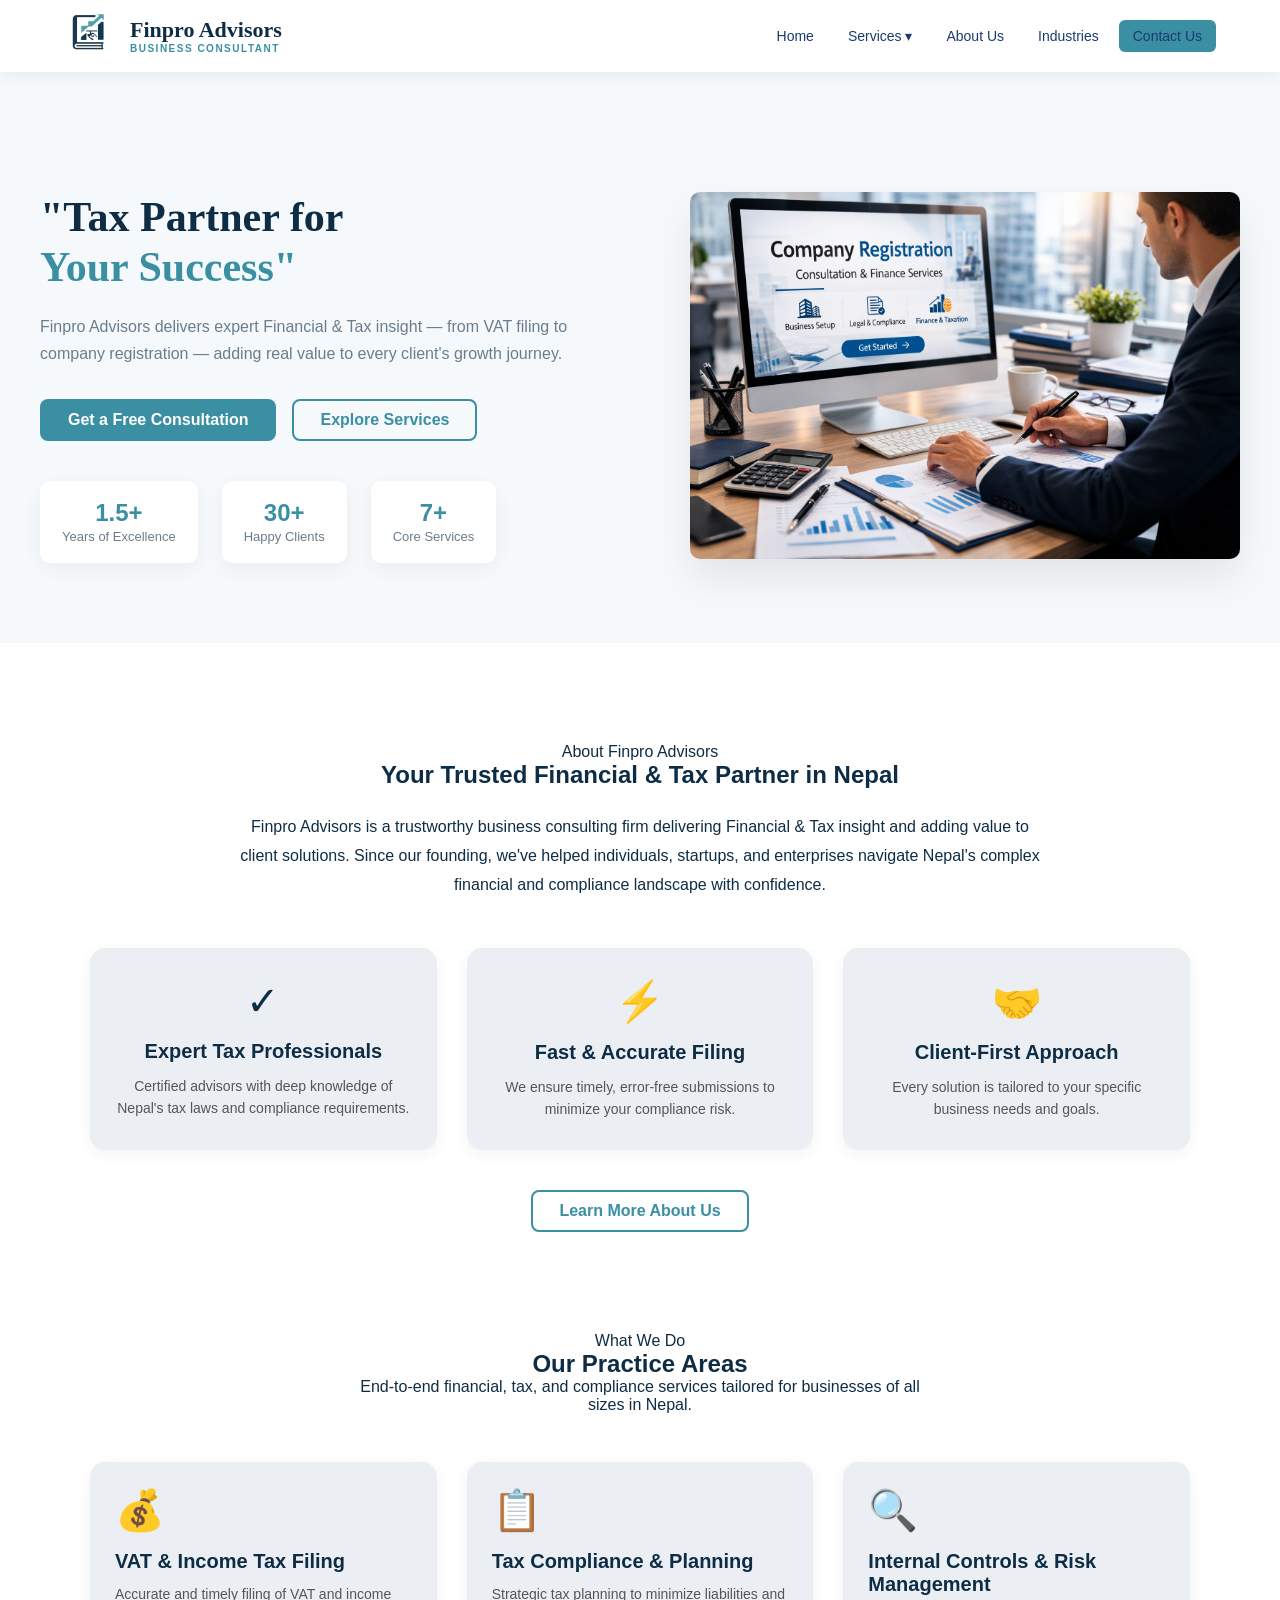
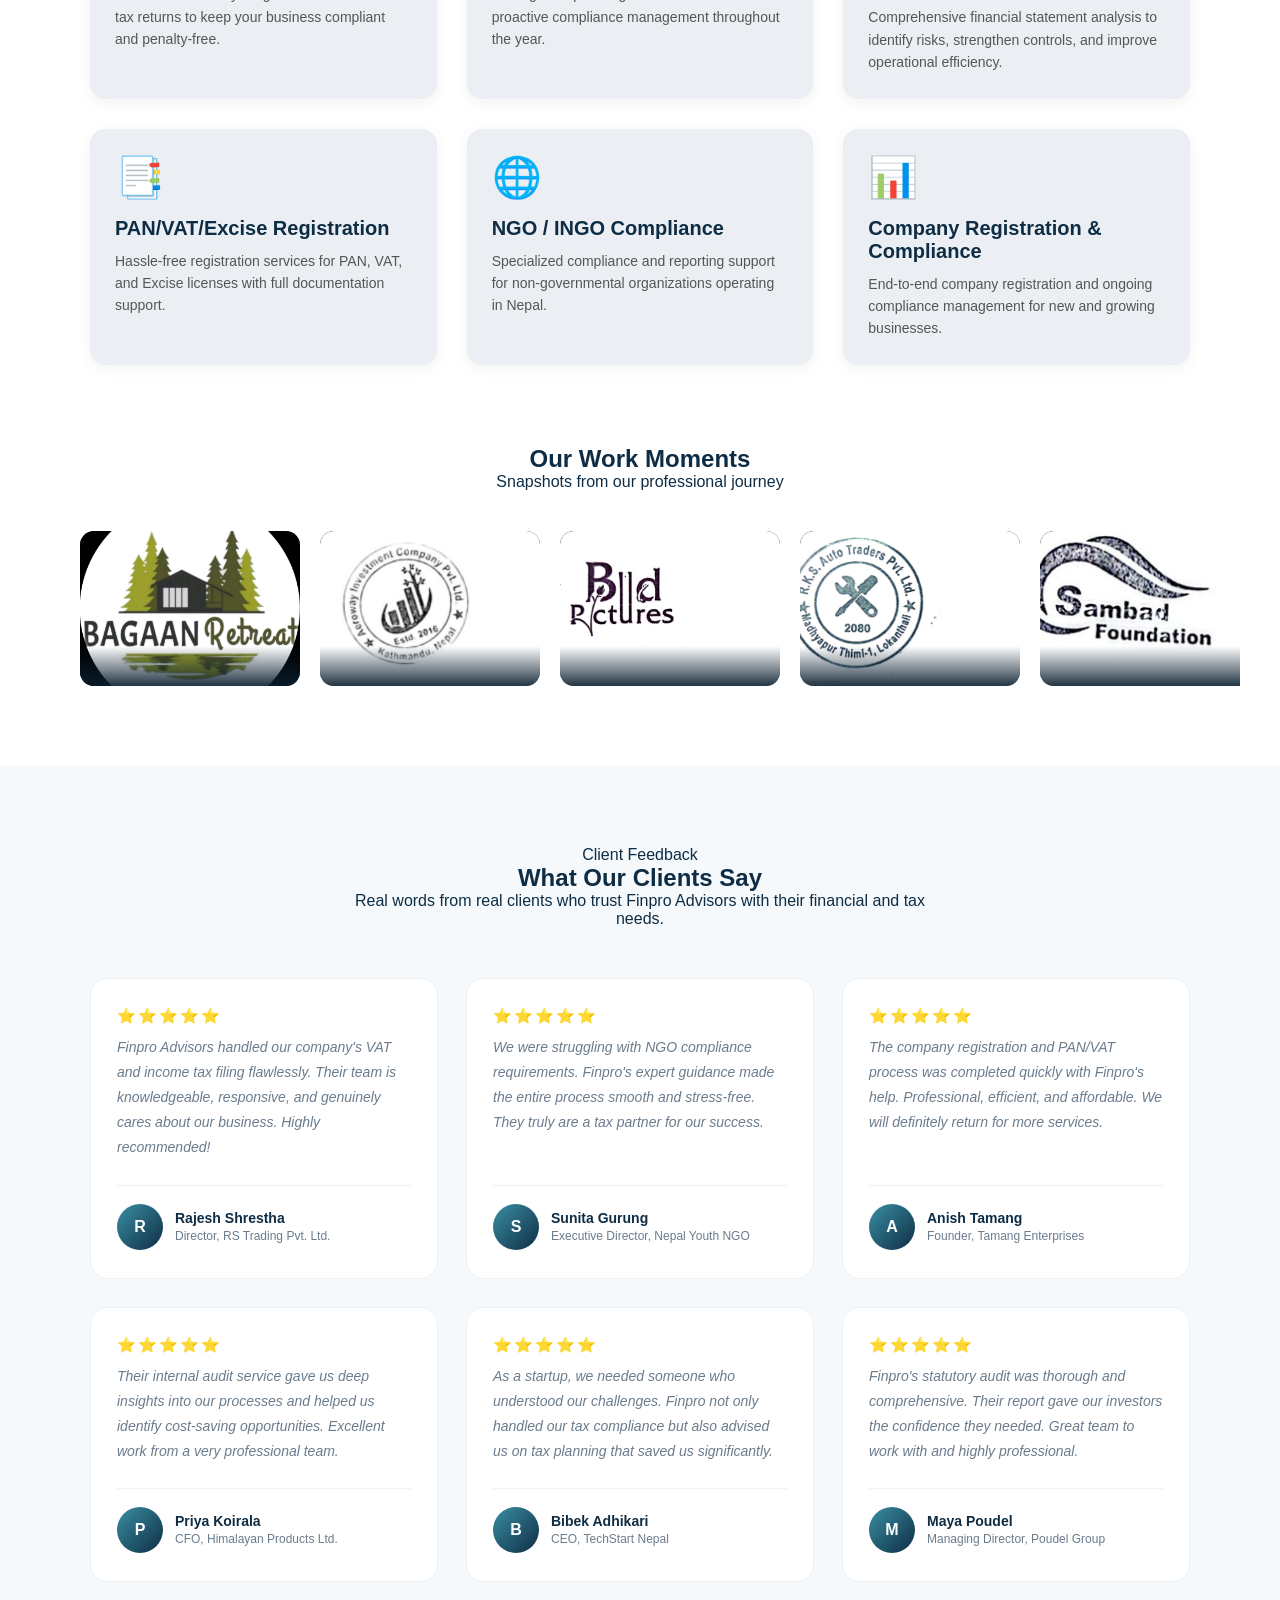
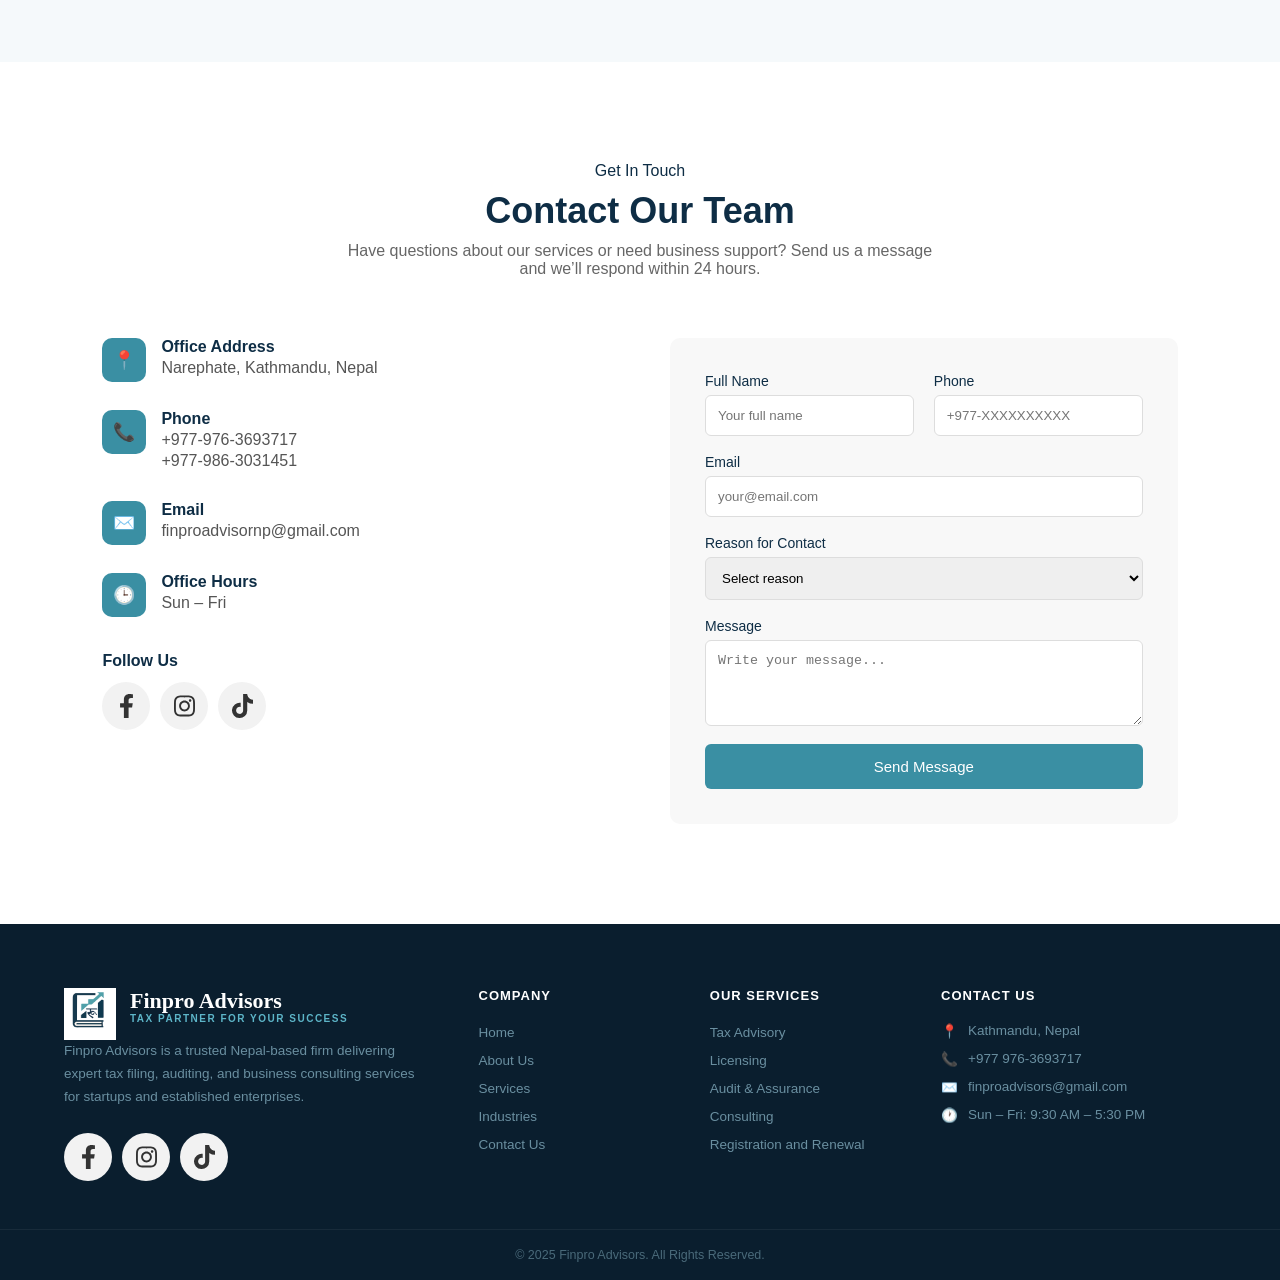
==== Pages/index.html @ 111745cd "Services button link and alignment as well as bg color for service-pages changed" ====
<!DOCTYPE html>
<html lang="en">

<head>

  <meta charset="UTF-8">
  <meta name="viewport" content="width=device-width, initial-scale=1.0">

  <title>Finpro Advisors</title>

  <link rel="stylesheet" href="../css/style.css">
  <link rel="icon" type="image/x-icon" sizes="64*64" href="../assets/favicon.png">

</head>

<body>

  <!-- HEADER -->
  <div id="header"></div>


  <!-- HERO -->
  <section class="hero">
    <div class="hero-inner">

      <!-- LEFT: text content only -->
      <div class="hero-left">
        <h1>"Tax Partner for <br><span>Your Success"</span></h1>
        <p>Finpro Advisors delivers expert Financial & Tax insight —
          from VAT filing to company registration —
          adding real value to every client's growth journey.</p>

        <div class="hero-btns">
          <a href="#contact" class="btn-primary">Get a Free Consultation</a>
          <a href="#services" class="btn-outline">Explore Services</a>
        </div>

        <div class="hero-stats">
          <div class="stat-card">
            <span class="stat-num">1.5+</span>
            <span class="stat-label">Years of Excellence</span>
          </div>
          <div class="stat-card">
            <span class="stat-num">30+</span>
            <span class="stat-label">Happy Clients</span>
          </div>
          <div class="stat-card">
            <span class="stat-num">7+</span>
            <span class="stat-label">Core Services</span>
          </div>
        </div>
      </div>

      <!-- RIGHT: image only — outside hero-left -->
      <div class="hero-right">
        <img src="../assets/heropicture.png" alt="Company Registration Consultation">
      </div>

    </div>
  </section>



 <!-- ABOUT SECTION -->
<section class="about">
  <div class="about-inner">

    <!-- Section Title - Centered like Services -->
    <div style="text-align:center; margin-bottom: 3rem;">
      <div class="section-label">About Finpro Advisors</div>
      <h2 class="section-title" style="margin-bottom: 24px;">Your Trusted Financial & Tax Partner in Nepal</h2>
      <p class="section-sub" style="max-width:800px; margin:0 auto; line-height: 1.8;">
        Finpro Advisors is a trustworthy business consulting firm delivering
        Financial & Tax insight and adding value to client solutions.
        Since our founding, we've helped individuals, startups,
        and enterprises navigate Nepal's complex financial
        and compliance landscape with confidence.
      </p>
    </div>

    <!-- 3 Cards Grid - Matching Services Grid -->
    <div class="about-grid-cards">
      
      <div class="about-card">
        <div class="about-card-icon">✓</div>
        <h3>Expert Tax Professionals</h3>
        <p>Certified advisors with deep knowledge of Nepal's tax laws and compliance requirements.</p>
      </div>

      <div class="about-card">
        <div class="about-card-icon">⚡</div>
        <h3>Fast & Accurate Filing</h3>
        <p>We ensure timely, error-free submissions to minimize your compliance risk.</p>
      </div>

      <div class="about-card">
        <div class="about-card-icon">🤝</div>
        <h3>Client-First Approach</h3>
        <p>Every solution is tailored to your specific business needs and goals.</p>
      </div>

    </div>

    <!-- Centered Button -->
    <div class="about-btn-wrapper">
      <a href="about.html" class="btn-outline about-btn">Learn More About Us</a>
    </div>

  </div>
</section>


  <!-- SERVICES -->
<section class="section services-bg" id="services">
  <div class="section-inner">

    <!-- Section Title -->
    <div style="text-align:center; margin-bottom: 3rem;">
      <div class="section-label">What We Do</div>
      <h2 class="section-title">Our Practice Areas</h2>
      <p class="section-sub" style="max-width:600px; margin:0 auto;">
        End-to-end financial, tax, and compliance services tailored for businesses of all sizes in Nepal.
      </p>
    </div>

    <!-- Services Grid -->
    <div class="services-grid">

      <!-- SERVICE CARD 1 -->
      <a href="/services/vat-income-tax.html" class="service-card">
        <div class="service-img">💰</div>
        <div class="service-body">
          <h3>VAT & Income Tax Filing</h3>
          <p>Accurate and timely filing of VAT and income tax returns to keep your business compliant and
            penalty-free.</p>
        </div>
      </a>

      <!-- SERVICE CARD 2 -->
      <a href="/services/tax-compliance-planning.html" class="service-card">
        <div class="service-img">📋</div>
        <div class="service-body">
          <h3>Tax Compliance & Planning</h3>
          <p>Strategic tax planning to minimize liabilities and proactive compliance management throughout the year.
          </p>
        </div>
      </a>

      <!-- SERVICE CARD 3 -->
      <a href="/services/internal-audit-risk.html" class="service-card">
        <div class="service-img">🔍</div>
        <div class="service-body">
          <h3>Internal Controls & Risk Management</h3>
          <p>Comprehensive financial statement analysis to identify risks, strengthen controls, and improve operational efficiency.
          </p>
        </div>
      </a>

      <!-- SERVICE CARD 4 -->
      <a href="/services/pan-vat-registration.html" class="service-card">
        <div class="service-img">📑</div>
        <div class="service-body">
          <h3>PAN/VAT/Excise Registration</h3>
          <p>Hassle-free registration services for PAN, VAT, and Excise licenses with full documentation support.</p>
        </div>
      </a>

      <!-- SERVICE CARD 5 -->
      <a href="/services/ngo-ingo-compliance.html" class="service-card">
        <div class="service-img">🌐</div>
        <div class="service-body">
          <h3>NGO / INGO Compliance</h3>
          <p>Specialized compliance and reporting support for non-governmental organizations operating in Nepal.</p>
        </div>
      </a>

      <!-- SERVICE CARD 6 (formerly the 7th card) -->
      <a href="/services/compy-regis.html" class="service-card">
        <div class="service-img">📊</div>
        <div class="service-body">
          <h3>Company Registration & Compliance</h3>
          <p>End-to-end company registration and ongoing compliance management for new and growing businesses.</p>
        </div>
      </a>

    </div>
  </div>
</section>
  

  <section class="gallery-section">

    <div class="gallery-container">

      <div class="section-inner">
        <h2>Our Work Moments</h2>
        <p>Snapshots from our professional journey</p>
      </div>

      <div class="gallery-scroll">
        <div class="gallery-track">

          <div class="gallery-item" >
            <img src="../assets/picture1.jpeg" alt="">
          </div>

          <div class="gallery-item">
            <img src="../assets/picture2.jpeg" alt="">
          </div>

          <div class="gallery-item">
            <img src="../assets/picture3.jpeg" alt="">
          </div>

          <div class="gallery-item">
            <img src="../assets/picture4.jpeg" alt="">
          </div>

          <div class="gallery-item" >
            <img src="../assets/picture5.jpeg" alt="">
          </div>

          <div class="gallery-item">
            <img src="../assets/picture6.jpeg" alt="">
          </div>

          <div class="gallery-item">
            <img src="../assets/picture7.jpeg" alt="">
          </div>

          <!-- duplicate for infinite scroll -->

          <div class="gallery-item">
            <img src="../assets/picture1.jpeg" alt="">
          </div>

          <div class="gallery-item" >
            <img src="../assets/picture2.jpeg" alt="">
          </div>

          <div class="gallery-item">
            <img src="../assets/picture3.jpeg" alt="">
          </div>

          <div class="gallery-item" >
            <img src="../assets/picture4.jpeg" alt="">
          </div>


          <div class="gallery-item">
            <img src="../assets/picture5.jpeg" alt="">
          </div>

          <div class="gallery-item">
            <img src="../assets/picture6.jpeg" alt="">
          </div>

          <div class="gallery-item">
            <img src="../assets/picture7.jpeg" alt="">
          </div>


        </div>
      </div>

    </div>

  </section>



  <!-- ================= TESTIMONIALS SECTION ================= -->
  <section class="testimonials">

    <div class="container">

      <!-- Section Heading -->
      <header class="testimonials-header">
        <span class="section-label">Client Feedback</span>
        <h2 class="section-title">What Our Clients Say</h2>
        <p class="section-sub">
          Real words from real clients who trust Finpro Advisors with their financial and tax needs.
        </p>
      </header>

      <!-- Testimonials Grid -->
      <div class="testimonials-grid">

        <!-- Card 1 -->
        <article class="testimonial-card">
          <div class="stars">⭐⭐⭐⭐⭐</div>
          <p class="testimonial-text">
            Finpro Advisors handled our company's VAT and income tax filing flawlessly.
            Their team is knowledgeable, responsive, and genuinely cares about our business.
            Highly recommended!
          </p>

          <div class="testimonial-author">
            <div class="avatar">R</div>

            <div class="author-info">
              <h4>Rajesh Shrestha</h4>
              <span>Director, RS Trading Pvt. Ltd.</span>
            </div>
          </div>
        </article>

        <!-- Card 2 -->
        <article class="testimonial-card">
          <div class="stars">⭐⭐⭐⭐⭐</div>
          <p class="testimonial-text">
            We were struggling with NGO compliance requirements. Finpro's expert guidance
            made the entire process smooth and stress-free. They truly are a tax partner
            for our success.
          </p>

          <div class="testimonial-author">
            <div class="avatar">S</div>

            <div class="author-info">
              <h4>Sunita Gurung</h4>
              <span>Executive Director, Nepal Youth NGO</span>
            </div>
          </div>
        </article>

        <!-- Card 3 -->
        <article class="testimonial-card">
          <div class="stars">⭐⭐⭐⭐⭐</div>
          <p class="testimonial-text">
            The company registration and PAN/VAT process was completed quickly with
            Finpro's help. Professional, efficient, and affordable. We will definitely
            return for more services.
          </p>

          <div class="testimonial-author">
            <div class="avatar">A</div>

            <div class="author-info">
              <h4>Anish Tamang</h4>
              <span>Founder, Tamang Enterprises</span>
            </div>
          </div>
        </article>

        <!-- Card 4 -->
        <article class="testimonial-card">
          <div class="stars">⭐⭐⭐⭐⭐</div>
          <p class="testimonial-text">
            Their internal audit service gave us deep insights into our processes and
            helped us identify cost-saving opportunities. Excellent work from a very
            professional team.
          </p>

          <div class="testimonial-author">
            <div class="avatar">P</div>

            <div class="author-info">
              <h4>Priya Koirala</h4>
              <span>CFO, Himalayan Products Ltd.</span>
            </div>
          </div>
        </article>

        <!-- Card 5 -->
        <article class="testimonial-card">
          <div class="stars">⭐⭐⭐⭐⭐</div>
          <p class="testimonial-text">
            As a startup, we needed someone who understood our challenges. Finpro not
            only handled our tax compliance but also advised us on tax planning that
            saved us significantly.
          </p>

          <div class="testimonial-author">
            <div class="avatar">B</div>

            <div class="author-info">
              <h4>Bibek Adhikari</h4>
              <span>CEO, TechStart Nepal</span>
            </div>
          </div>
        </article>

        <!-- Card 6 -->
        <article class="testimonial-card">
          <div class="stars">⭐⭐⭐⭐⭐</div>
          <p class="testimonial-text">
            Finpro's statutory audit was thorough and comprehensive. Their report gave
            our investors the confidence they needed. Great team to work with and highly
            professional.
          </p>

          <div class="testimonial-author">
            <div class="avatar">M</div>

            <div class="author-info">
              <h4>Maya Poudel</h4>
              <span>Managing Director, Poudel Group</span>
            </div>
          </div>
        </article>

      </div>

    </div>
  </section>



  <section class="contact-section" id="contact">

    <div class="contact-container">

      <!-- Heading -->
      <div class="contact-header">
        <span class="section-label">Get In Touch</span>
        <h2>Contact Our Team</h2>
        <p>Have questions about our services or need business support? Send us a message and we’ll respond within 24
          hours.</p>
      </div>

      <div class="contact-grid">

        <!-- LEFT SIDE -->
        <div class="contact-info">

          <div class="contact-item">
            <div class="icon">📍</div>
            <div>
              <h4>Office Address</h4>
              <p>Narephate, Kathmandu, Nepal</p>
            </div>
          </div>

          <div class="contact-item">
            <div class="icon">📞</div>
            <div>
              <h4>Phone</h4>
              <p>+977-976-3693717</p>
              <p>+977-986-3031451</p>
            </div>
          </div>

          <div class="contact-item">
            <div class="icon">✉️</div>
            <div>
              <h4>Email</h4>
              <p>finproadvisornp@gmail.com </p>
            </div>
          </div>

          <div class="contact-item">
            <div class="icon">🕒</div>
            <div>
              <h4>Office Hours</h4>
              <p>Sun – Fri</p>
            </div>
          </div>

          <!-- SOCIAL MEDIA - UPDATED: Removed text from inside buttons -->
          <div class="social-section">
            <h4>Follow Us</h4>

            <div class="social-links">
              <a href="https://www.facebook.com/profile.php?id=61583425509791" class="social-btn facebook"
                target="_blank"></a>
              <a href="https://www.instagram.com/finproadvisor?igsh=MTRia2h1ZXUzb2hxZA==" class="social-btn instagram"
                target="_blank"></a>
              <a href="https://www.tiktok.com/@finproadvisors?_r=1&_t=ZS-94iBMNxAfvY" class="social-btn tiktok"
                target="_blank"></a>
            </div>
          </div>

        </div>


        <!-- RIGHT SIDE FORM -->
        <form class="contact-form" action="https://formspree.io/f/YOUR_FORM_ID" method="POST">

          <div class="form-row">

            <div class="form-group">
              <label>Full Name</label>
              <input type="text" name="name" required placeholder="Your full name">
            </div>

            <div class="form-group">
              <label>Phone</label>
              <input type="tel" name="phone" placeholder="+977-XXXXXXXXXX">
            </div>

          </div>

          <div class="form-group">
            <label>Email</label>
            <input type="email" name="email" required placeholder="your@email.com">
          </div>

          <div class="form-group">
            <label>Reason for Contact</label>

            <select name="service" required>

              <option value="">Select reason</option>
              <option>General Inquiry</option>
              <option>Company Registration</option>
              <option>Tax Advisory</option>
              <option>Legal Consulting</option>
              <option>Accounting & Audit</option>
              <option>License Renewal</option>
              <option>Foreign Investment (FDI)</option>
              <option>Other</option>

            </select>
          </div>

          <div class="form-group">
            <label>Message</label>
            <textarea name="message" rows="4" placeholder="Write your message..."></textarea>
          </div>

          <button type="submit" class="contact-btn">
            Send Message
          </button>

        </form>

      </div>

    </div>

  </section>

  <!-- FOOTER -->
  <div id="footer"></div>



  <!-- LOAD HEADER & FOOTER -->




  <script src="../js/script.js"></script>

</body>

</html>
---- css/style.css ----
/* ================= NAVBAR DROPDOWN ================= */

.nav-links {
  display: flex;
  list-style: none;
  gap: 25px;
}

.nav-links li {
  position: relative;
}

.nav-links a {
  text-decoration: none;
  color: #1b3b6f;
  font-weight: 500;
}

.dropdown {
  position: absolute;
  top: 100%;
  left: 0;
  background: #ffffff;
  list-style: none;
  padding: 10px 0;
  display: none;
  min-width: 220px;
  border-radius: 6px;
  box-shadow: 0 10px 20px rgba(0, 0, 0, 0.1);
  z-index: 1000;
}

.dropdown li a {
  display: block;
  padding: 10px 20px;
  color: #333;
  font-size: 14px;
}

.dropdown li a:hover {
  background: #f5f5f5;
}

.has-dropdown:hover .dropdown {
  display: block;
}


/* ================= SERVICES SECTION ================= */

.section-inner {
  width: min(1100px, 90%);
  margin: 0 auto;
  padding: 0;
}

.services-grid {
  display: grid;
  grid-template-columns: repeat(3, 1fr);
  gap: 30px;
  margin-top: 40px;
  justify-content: center;
}

.service-card {
  display: block;
  background: #ebeff4;
  border-radius: 15px;
  padding: 25px;
  text-decoration: none;
  color: inherit;
  transition: transform 0.3s ease, box-shadow 0.3s ease;
  box-shadow: 0 4px 15px rgba(0, 0, 0, 0.05);
}

.service-card:hover {
  transform: translateY(-8px);
  box-shadow: 0 10px 25px rgba(0, 0, 0, 0.12);
}

.service-img {
  font-size: 2.5rem;
  margin-bottom: 16px;
}

.service-body h3 {
  margin-bottom: 10px;
  font-size: 20px;
  color: #0e2d45;
}

.service-body p {
  font-size: 14px;
  line-height: 1.6;
  color: #555;
}

.read-more {
  display: inline-block;
  margin-top: 14px;
  font-weight: 600;
  color: #1b3b6f;
  font-size: 14px;
}

.read-more:hover {
  text-decoration: underline;
}


/* ================= GALLERY ANIMATION ================= */

@keyframes scrollGallery {

  0% {
    transform: translateX(0);
  }

  100% {
    transform: translateX(-50%);
  }

}


/* ================= RESPONSIVE ================= */

@media (max-width:768px) {

  .nav-links {
    gap: 15px;
  }

  .services-grid {
    grid-template-columns: 1fr;
  }

  .gallery-item img {
    width: 170px;
    height: 130px;
  }

}




/* ======================== VARIABLES ======================== */

:root {
  --navy: #0e2d45;
  --teal: #3a8fa3;
  --teal-light: #5db5c8;
  --teal-pale: #d6eef3;
  --white: #ffffff;
  --offwhite: #f5f9fb;
  --gray: #6b7c8d;
  --dark: #0a1e2e;

  --font-heading: Georgia, 'Times New Roman', serif;
  --font-body: 'Segoe UI', Tahoma, Geneva, Verdana, sans-serif;
}

/* ======================== RESET ======================== */

* {
  margin: 0;
  padding: 0;
  box-sizing: border-box;
}

html {
  scroll-behavior: smooth;
}

body {
  font-family: var(--font-body);
  color: var(--navy);
  background: var(--white);
  overflow-x: hidden;
}

a {
  text-decoration: none;
  color: inherit;
}

ul {
  list-style: none;
}

img {
  max-width: 100%;
  display: block;
}

/* ======================== NAVBAR ======================== */

#navbar {
  background: var(--white);
  box-shadow: 0 2px 16px rgba(14, 45, 69, 0.08);
  position: sticky;
  top: 0;
  z-index: 1000;
}

.nav-container {
  max-width: 1200px;
  margin: auto;
  padding: 0 24px;
  height: 72px;

  display: flex;
  align-items: center;
  justify-content: space-between;
}

/* ======================== LOGO ======================== */

.logo-wrap {
  display: flex;
  align-items: center;
  gap: 14px;
}

.logo-img {
  width: 52px;
  height: 52px;
}

.logo-text {
  display: flex;
  flex-direction: column;
}

.logo-name {
  font-family: var(--font-heading);
  font-size: 22px;
  font-weight: 700;
  color: var(--navy);
  line-height: 1.1;
}

.logo-tagline {
  font-size: 10px;
  color: var(--teal);
  letter-spacing: 1.5px;
  text-transform: uppercase;
  font-weight: 600;
}

/* ======================== NAV LINKS ======================== */

.nav-links {
  display: flex;
  align-items: center;
  gap: 6px;
}

.nav-links li {
  position: relative;
}

.nav-links>li>a {
  padding: 8px 14px;
  font-size: 14px;
  font-weight: 500;
  border-radius: 6px;
  transition: all .2s;
}

.nav-links>li>a:hover {
  color: var(--teal);
  background: var(--teal-pale);
}

/* CTA button */

.nav-cta {
  background: var(--teal);
  color: white;
  border-radius: 8px;
}

.nav-cta:hover {
  background: var(--navy);
  color: white;
}

/* ======================== DROPDOWN ======================== */

.dropdown {
  position: absolute;
  top: calc(100% + 6px);
  left: 0;

  display: none;
  min-width: 240px;

  background: white;
  border-radius: 10px;
  padding: 8px 0;

  box-shadow: 0 8px 30px rgba(14, 45, 69, 0.15);
  border-top: 3px solid var(--teal);
}

.has-dropdown:hover .dropdown {
  display: block;
}

.dropdown a {
  display: block;
  padding: 10px 20px;
  font-size: 13.5px;
  color: var(--navy);
  transition: all .2s;
}

.dropdown a:hover {
  background: var(--teal-pale);
  color: var(--teal);
  padding-left: 26px;
}

/* ======================== HAMBURGER ======================== */

.hamburger {
  display: none;
  flex-direction: column;
  gap: 5px;
  cursor: pointer;
}

.hamburger span {
  width: 24px;
  height: 2px;
  background: var(--navy);
}

/* ======================== MOBILE MENU ======================== */

.mobile-menu {
  display: none;
  flex-direction: column;
  background: white;
  border-top: 1px solid #e8f0f4;
}

.mobile-menu a {
  padding: 12px 24px;
  font-size: 15px;
  border-bottom: 1px solid #f0f4f7;
}

.mobile-menu a:hover {
  background: var(--offwhite);
  color: var(--teal);
}

.mobile-menu.open {
  display: flex;
}

/* ======================== FOOTER ======================== */

.footer {
  background: var(--dark);
  color: #8ab8cc;
  padding: 64px 0 0;
}

.footer-inner {
  max-width: 1200px;
  margin: auto;
  padding: 0 24px;

  display: grid;
  grid-template-columns: 2fr 1fr 1fr 1.5fr;
  gap: 48px;
}

/* brand column */

.footer-brand .logo-name {
  color: white;
}

.footer-brand .logo-tagline {
  color: var(--teal-light);
  margin-bottom: 16px;
}

.footer-desc {
  font-size: 13.5px;
  line-height: 1.7;
  color: #6a8fa0;
  margin-bottom: 24px;
}

.footer-social {
  display: flex;
  gap: 10px;
}

.social-btn {
  width: 36px;
  height: 36px;

  display: flex;
  align-items: center;
  justify-content: center;

  background: rgba(58, 143, 163, .15);
  border-radius: 8px;

  color: var(--teal-light);
  font-size: 14px;

  transition: .2s;
}

.social-btn:hover {
  background: var(--teal);
  color: white;
}

/* footer columns */

.footer-col h4 {
  color: white;
  font-size: 13px;
  letter-spacing: 1px;
  text-transform: uppercase;
  margin-bottom: 20px;
}

.footer-col ul li {
  margin-bottom: 10px;
}

.footer-col ul li a {
  color: #6a8fa0;
  font-size: 13.5px;
  transition: color .2s;
}

.footer-col ul li a:hover {
  color: var(--teal-light);
}

/* contact column */

.footer-contact ul li {
  display: flex;
  gap: 10px;
  align-items: flex-start;
  font-size: 13.5px;
  color: #6a8fa0;
  margin-bottom: 12px;
}

.contact-icon {
  flex-shrink: 0;
}

/* bottom */

.footer-bottom {
  margin-top: 48px;
  padding: 18px 24px;
  border-top: 1px solid rgba(255, 255, 255, .06);
  text-align: center;
  font-size: 12.5px;
  color: #4a6a7a;
}

/* ======================== RESPONSIVE ======================== */

@media(max-width:900px) {

  .hamburger {
    display: flex;
  }

  .nav-links {
    display: none;
  }

}

@media(max-width:768px) {

  .footer-inner {
    grid-template-columns: 1fr 1fr;
    gap: 36px;
  }

}

@media(max-width:480px) {

  .nav-container {
    height: 64px;
  }

  .logo-img {
    width: 44px;
    height: 44px;
  }

  .logo-name {
    font-size: 19px;
  }

  .footer-inner {
    grid-template-columns: 1fr;
  }

}






/* ======================== HERO SECTION ======================== */

.hero {
  position: relative;
  padding: 120px 24px 80px;
  background: var(--offwhite);
  overflow: hidden;
}

.hero-shapes {
  position: absolute;
  top: 10px;
  left: 10px;
  font-size: 120px;
  color: rgba(58, 143, 163, 0.08);
  z-index: 0;
}

.hero-inner {
  max-width: 1200px;
  margin: auto;
  display: flex;
  align-items: flex-start;
  position: relative;
  z-index: 1;
}

.hero-left {
  flex: 1;
  max-width: 600px;
}


.hero h1 {
  font-family: var(--font-heading);
  font-size: 42px;
  line-height: 1.2;
  color: var(--navy);
  margin-bottom: 20px;
}

.hero h1 span {
  color: var(--teal);
}

.hero p {
  font-size: 16px;
  line-height: 1.7;
  margin-bottom: 32px;
  color: var(--gray);
}

.hero-btns {
  display: flex;
  gap: 16px;
  flex-wrap: wrap;
  margin-bottom: 40px;
}

.btn-primary {
  background: var(--teal);
  color: var(--white);
  padding: 12px 28px;
  border-radius: 8px;
  font-weight: 600;
  transition: all 0.2s;
}

.btn-primary:hover {
  background: var(--navy);
}

.btn-outline {
  border: 2px solid var(--teal);
  color: var(--teal);
  padding: 10px 26px;
  border-radius: 8px;
  font-weight: 600;
  transition: all 0.2s;
}

.btn-outline:hover {
  background: var(--teal);
  color: white;
}

/* HERO STATS */
.hero-stats {
  display: flex;
  gap: 24px;
  flex-wrap: wrap;
}

.stat-card {
  background: var(--white);
  padding: 18px 22px;
  border-radius: 10px;
  text-align: center;
  box-shadow: 0 6px 20px rgba(0, 0, 0, 0.05);
}

.stat-num {
  font-size: 24px;
  font-weight: 700;
  color: var(--teal);
  display: block;
}

.stat-label {
  font-size: 13px;
  color: var(--gray);
  margin-top: 4px;
}

/* HERO SECTION */

.hero-inner {
  max-width: 1200px;
  margin: auto;
  display: flex;
  flex-direction: row;
  align-items: flex-start;
  gap: 60px;
  position: relative;
  z-index: 1;
}

.hero-right {
  flex: 1;
  display: flex;
  justify-content: flex-end;
  align-items: flex-start;
}

/* HERO LEFT */
.hero-left {
  flex: 1;
}


.hero-right img {
  width: 100%;
  max-width: 550px;
  height: auto;
  border-radius: 10px;
  box-shadow: 0 20px 40px rgba(0, 0, 0, 0.08);
  opacity: 0;
  transform: translateX(80px);
  animation: heroSlideFade 1.6s ease forwards;
}

/* slide + fade animation */

@keyframes heroSlideFade {

  0% {
    opacity: 0;
    transform: translateX(80px);
  }

  100% {
    opacity: 1;
    transform: translateX(0);
  }

}

/* ================= ABOUT SECTION UPDATED ================= */

.about {
  padding: 100px 24px;
  background: var(--white);
}

.about-inner {
  max-width: 1200px;
  margin: 0 auto;
  width: min(1100px, 90%);
}

/* About Header Styles */
.about-header {
  text-align: center;
  margin-bottom: 3rem;
}

.about-header .section-title {
  margin-bottom: 24px;
}

.about-header .section-sub {
  max-width: 800px;
  margin: 0 auto;
  line-height: 1.8;
}

/* About Cards Grid - Matching Services Grid */
.about-grid-cards {
  display: grid;
  grid-template-columns: repeat(3, 1fr);
  gap: 30px;
  margin-top: 40px;
  margin-bottom: 40px;
}

.about-card {
  background: #ebeff4;
  border-radius: 15px;
  padding: 30px 25px;
  text-align: center;
  transition: transform 0.3s ease, box-shadow 0.3s ease;
  box-shadow: 0 4px 15px rgba(0, 0, 0, 0.05);
}

.about-card:hover {
  transform: translateY(-8px);
  box-shadow: 0 10px 25px rgba(0, 0, 0, 0.12);
}

.about-card-icon {
  font-size: 2.5rem;
  margin-bottom: 16px;
}

.about-card h3 {
  font-size: 20px;
  color: #0e2d45;
  margin-bottom: 12px;
  font-weight: 600;
}

.about-card p {
  font-size: 14px;
  line-height: 1.6;
  color: #555;
  margin: 0;
}

/* Centered Button Wrapper */
.about-btn-wrapper {
  text-align: center;
  margin-top: 20px;
}

.about-btn {
  display: inline-block;
}

/* Responsive for About Cards */
@media (max-width: 768px) {
  .about-grid-cards {
    grid-template-columns: 1fr;
    gap: 20px;
  }
  
  .about-card {
    padding: 25px 20px;
  }
  
  .about-header .section-title {
    margin-bottom: 20px;
  }
}

/* ======================== SUCCESS SECTION ======================== */
.success-section {
  background: linear-gradient(135deg, var(--navy) 0%, #164060 100%);
  padding: 80px 0;
  position: relative;
  overflow: hidden;
  text-align: center;
}

.success-section::before {
  content: '';
  position: absolute;
  inset: 0;
  background: radial-gradient(ellipse at 30% 50%,
      rgba(58, 143, 163, 0.12) 0%,
      transparent 60%);
  pointer-events: none;
}

.success-section::after {
  content: '';
  position: absolute;
  inset: 0;
  background-image:
    linear-gradient(rgba(58, 143, 163, 0.04) 1px, transparent 1px),
    linear-gradient(90deg, rgba(58, 143, 163, 0.04) 1px, transparent 1px);
  background-size: 50px 50px;
  pointer-events: none;
}

.success-inner {
  max-width: 1200px;
  margin: 0 auto;
  padding: 0 24px;
  position: relative;
  z-index: 2;
}

.success-inner .section-label {
  background: rgba(58, 143, 163, 0.15);
  color: var(--teal-light);
  border: 1px solid rgba(58, 143, 163, 0.3);
}

.success-title {
  font-family: var(--font-heading);
  font-size: clamp(28px, 4vw, 42px);
  color: var(--white);
  margin-bottom: 12px;
  line-height: 1.2;
}

.success-sub {
  color: #8ab8cc;
  font-size: 16px;
  line-height: 1.7;
  margin-bottom: 60px;
  max-width: 580px;
  margin-left: auto;
  margin-right: auto;
}


/* ======================== MILESTONES ======================== */
.milestones {
  display: grid;
  grid-template-columns: repeat(4, 1fr);
  position: relative;
  margin-bottom: 20px;
}

.milestones::before {
  content: '';
  position: absolute;
  top: 10px;
  left: calc(12.5% + 10px);
  right: calc(12.5% + 10px);
  height: 2px;
  background: linear-gradient(90deg,
      transparent,
      var(--teal),
      var(--teal-light),
      var(--teal),
      transparent);
  opacity: 0.5;
}

.milestone {
  text-align: center;
  padding: 0 16px 24px;
  position: relative;
}

.milestone-dot {
  width: 22px;
  height: 22px;
  background: var(--teal);
  border-radius: 50%;
  margin: 0 auto 24px;
  border: 3px solid #164060;
  box-shadow: 0 0 0 4px rgba(58, 143, 163, 0.3);
  position: relative;
  z-index: 2;
  animation: dotPulse 2.5s ease-in-out infinite;
}

.milestone:nth-child(2) .milestone-dot {
  animation-delay: 0.3s;
}

.milestone:nth-child(3) .milestone-dot {
  animation-delay: 0.6s;
}

.milestone:nth-child(4) .milestone-dot {
  animation-delay: 0.9s;
}

@keyframes dotPulse {

  0%,
  100% {
    box-shadow: 0 0 0 4px rgba(58, 143, 163, 0.3);
  }

  50% {
    box-shadow: 0 0 0 10px rgba(58, 143, 163, 0.1);
  }
}

.milestone h4 {
  font-family: var(--font-heading);
  font-size: 32px;
  font-weight: 700;
  color: var(--teal-light);
  margin-bottom: 10px;
  line-height: 1;
}

.milestone p {
  color: #8ab8cc;
  font-size: 13.5px;
  line-height: 1.6;
  max-width: 180px;
  margin: 0 auto;
}


/* ======================== GALLERY SECTION ======================== */
.gallery-section {
  background: var(--white);
  padding: 80px 0;
  overflow: hidden;
  max-width: 1400px;
  margin: auto;
}

.gallery-section .section-inner {
  text-align: center;
  margin-bottom: 40px;
}

.gallery-container {
  max-width: 1200px;
  margin: auto;
}


/* ======================== GALLERY SCROLL ======================== */
.gallery-scroll {
  position: relative;
  overflow: hidden;
  padding: 8px 0;
}

/* GALLERY SCROLL WRAPPER */
.gallery-scroll {
  position: relative;
  overflow: hidden;
  padding: 0 40px;
}

/* remove fade gradients completely */
.gallery-scroll::before,
.gallery-scroll::after {
  display: none;
}


/* GALLERY TRACK */
.gallery-track {
  display: flex;
  gap: 20px;
  width: max-content;
  animation: galleryScroll 18s linear infinite;
  will-change: transform;
  align-items: center;
}

.gallery-track:hover {
  animation-play-state: paused;
}

@keyframes galleryScroll {
  0% {
    transform: translateX(0);
  }

  100% {
    transform: translateX(-50%);
  }
}


/* ======================== GALLERY ITEM ======================== */
.gallery-item {
  width: 220px;
  height: 155px;
  border-radius: 14px;
  flex-shrink: 0;
  overflow: hidden;
  position: relative;
  cursor: pointer;
  background: linear-gradient(135deg, var(--navy), var(--teal));
  transition: transform 0.35s ease, box-shadow 0.35s ease;
}

.gallery-item img {
  width: 100%;
  height: 100%;
  object-fit: cover;
  position: absolute;
  inset: 0;
  border-radius: 14px;
}

.gallery-item:hover {
  transform: scale(1.05);
  box-shadow: 0 10px 30px rgba(14, 45, 69, 0.25);
  z-index: 3;
}


/* label overlay */
.gallery-item::after {
  content: attr(data-label);
  position: absolute;
  left: 0;
  right: 0;
  bottom: 0;
  padding: 30px 12px 10px;
  background: linear-gradient(transparent,
      rgba(10, 30, 46, 0.9));
  color: var(--white);
  font-size: 12px;
  font-family: var(--font-body);
  font-weight: 500;
  text-align: center;
  letter-spacing: 0.3px;
}


/* ======================== RESPONSIVE ======================== */
@media (max-width: 900px) {

  .milestones {
    grid-template-columns: repeat(2, 1fr);
    gap: 32px 0;
  }

  .milestones::before {
    display: none;
  }

  .milestone::after {
    content: '';
    position: absolute;
    bottom: -32px;
    left: 50%;
    transform: translateX(-50%);
    width: 2px;
    height: 32px;
    background: rgba(58, 143, 163, 0.3);
  }

  .milestone:nth-child(2)::after,
  .milestone:nth-child(4)::after {
    display: none;
  }

  .gallery-item {
    width: 180px;
    height: 130px;
  }

  .services-grid {
    grid-template-columns: repeat(2, 1fr);
  }

}

@media (max-width: 768px) {
  .services-grid {
    grid-template-columns: 1fr;
  }
}

@media (max-width: 600px) {

  .success-section {
    padding: 60px 0;
  }

  .success-sub {
    margin-bottom: 40px;
  }

  .milestones {
    grid-template-columns: 1fr 1fr;
    gap: 24px 0;
  }

  .milestone h4 {
    font-size: 26px;
  }

  .milestone p {
    font-size: 12.5px;
  }

  .gallery-scroll::before,
  .gallery-scroll::after {
    width: 60px;
  }

  .gallery-item {
    width: 150px;
    height: 110px;
  }

}



/* ================= TESTIMONIALS ================= */

.testimonials {
  background: var(--offwhite);
  padding: 80px 0;
}

/* Container */

.container {
  width: min(1100px, 90%);
  margin: auto;
}

/* Header */

.testimonials-header {
  text-align: center;
  margin-bottom: 50px;
}

.testimonials-header .section-sub {
  max-width: 600px;
  margin-left: auto;
  margin-right: auto;
  text-align: center;
}

/* Grid */

.testimonials-grid {
  display: grid;
  grid-template-columns: repeat(auto-fit, minmax(280px, 1fr));
  gap: 28px;
}

/* Card */

.testimonial-card {
  background: var(--white);
  padding: 28px 26px;
  border-radius: 18px;

  border: 1px solid #eef2f6;

  display: flex;
  flex-direction: column;
  height: 100%;

  transition: .35s;
}

.testimonial-card:hover {
  transform: translateY(-6px);
  box-shadow: 0 16px 40px rgba(0, 0, 0, 0.08);
}

/* Stars */

.stars {
  font-size: 15px;
  letter-spacing: 2px;
  margin-bottom: 10px;
}

/* Text */

.testimonial-text {
  font-size: 14px;
  line-height: 1.8;
  color: var(--gray);
  font-style: italic;
  flex-grow: 1;
  margin-bottom: 24px;
}

/* Author */

.testimonial-author {
  display: flex;
  align-items: center;
  gap: 12px;

  border-top: 1px solid #eef2f6;
  padding-top: 18px;
}

/* Avatar */

.avatar {
  width: 46px;
  height: 46px;
  border-radius: 50%;

  display: flex;
  align-items: center;
  justify-content: center;

  font-weight: 700;
  color: white;

  background: linear-gradient(135deg, var(--teal), var(--navy));
}

/* Author info */

.author-info h4 {
  font-size: 14px;
  color: var(--navy);
  margin: 0;
}

.author-info span {
  font-size: 12px;
  color: var(--gray);
}

/* Responsive */

@media(max-width:768px) {

  .testimonials {
    padding: 60px 0;
  }

  .testimonial-card {
    padding: 24px;
  }

}

.contact-section {
  padding: 100px 8%;
  background: white;
}

.contact-container {
  max-width: 1200px;
  margin: auto;
}

.contact-header {
  text-align: center;
  margin-bottom: 60px;
}

.contact-header h2 {
  font-size: 36px;
  margin: 10px 0;
}

.contact-header p {
  color: #666;
  max-width: 600px;
  margin: auto;
}

/* GRID */

.contact-grid {
  display: grid;
  grid-template-columns: 1fr 1fr;
  gap: 60px;
}

/* CONTACT INFO */

.contact-item {
  display: flex;
  gap: 15px;
  margin-bottom: 28px;
}

.icon {
  background: var(--teal);
  color: white;
  width: 44px;
  height: 44px;
  border-radius: 10px;
  display: flex;
  align-items: center;
  justify-content: center;
  font-size: 18px;
}

.contact-item h4 {
  margin: 0;
  font-size: 16px;
}

.contact-item p {
  margin: 3px 0;
  color: #555;
}

/* SOCIAL - Updated with icon styles */
.social-section {
  margin-top: 35px;
}

.social-section h4 {
  margin-bottom: 12px;
}

.social-links {
  display: flex;
  gap: 10px;
}

.social-btn {
  position: relative;
  width: 48px;
  height: 48px;
  border-radius: 50%;
  background: #f2f2f2;
  transition: all 0.3s ease;
  display: inline-block;
  overflow: hidden;
  text-decoration: none;
  padding: 0;
}

.social-btn::before {
  content: '';
  position: absolute;
  top: 50%;
  left: 50%;
  transform: translate(-50%, -50%);
  width: 24px;
  height: 24px;
  background-size: contain;
  background-repeat: no-repeat;
  background-position: center;
  transition: all 0.3s ease;
}

.social-btn.facebook::before {
  background-image: url("data:image/svg+xml,%3Csvg xmlns='http://www.w3.org/2000/svg' viewBox='0 0 320 512'%3E%3Cpath fill='%23333' d='M279.14 288l14.22-92.66h-88.91v-60.13c0-25.35 12.42-50.06 52.24-50.06h40.42V6.26S260.43 0 225.36 0c-73.22 0-121.08 44.38-121.08 124.72v70.62H22.89V288h81.39v224h100.17V288z'/%3E%3C/svg%3E");
}

.social-btn.instagram::before {
  background-image: url("data:image/svg+xml,%3Csvg xmlns='http://www.w3.org/2000/svg' viewBox='0 0 448 512'%3E%3Cpath fill='%23333' d='M224.1 141c-63.6 0-114.9 51.3-114.9 114.9s51.3 114.9 114.9 114.9S339 319.5 339 255.9 287.7 141 224.1 141zm0 189.6c-41.1 0-74.7-33.5-74.7-74.7s33.5-74.7 74.7-74.7 74.7 33.5 74.7 74.7-33.6 74.7-74.7 74.7zm146.4-194.3c0 14.9-12 26.8-26.8 26.8-14.9 0-26.8-12-26.8-26.8s12-26.8 26.8-26.8 26.8 12 26.8 26.8zm76.1 27.2c-1.7-35.9-9.9-67.7-36.2-93.9-26.2-26.2-58-34.4-93.9-36.2-37-2.1-147.9-2.1-184.9 0-35.8 1.7-67.6 9.9-93.9 36.1s-34.4 58-36.2 93.9c-2.1 37-2.1 147.9 0 184.9 1.7 35.9 9.9 67.7 36.2 93.9s58 34.4 93.9 36.2c37 2.1 147.9 2.1 184.9 0 35.9-1.7 67.7-9.9 93.9-36.2 26.2-26.2 34.4-58 36.2-93.9 2.1-37 2.1-147.8 0-184.8zM398.8 388c-7.8 19.6-22.9 34.7-42.6 42.6-29.5 11.7-99.5 9-132.1 9s-102.7 2.6-132.1-9c-19.6-7.8-34.7-22.9-42.6-42.6-11.7-29.5-9-99.5-9-132.1s-2.6-102.7 9-132.1c7.8-19.6 22.9-34.7 42.6-42.6 29.5-11.7 99.5-9 132.1-9s102.7-2.6 132.1 9c19.6 7.8 34.7 22.9 42.6 42.6 11.7 29.5 9 99.5 9 132.1s2.7 102.7-9 132.1z'/%3E%3C/svg%3E");
}

.social-btn.tiktok::before {
  background-image: url("data:image/svg+xml,%3Csvg xmlns='http://www.w3.org/2000/svg' viewBox='0 0 448 512'%3E%3Cpath fill='%23333' d='M448,209.91a210.06,210.06,0,0,1-122.77-39.25V349.38A162.55,162.55,0,1,1,185,188.31V278.2a74.62,74.62,0,1,0,52.23,71.18V0l88,0a121.18,121.18,0,0,0,1.86,22.17h0A122.18,122.18,0,0,0,381,102.39a121.43,121.43,0,0,0,67,20.14Z'/%3E%3C/svg%3E");
}

.social-btn:hover::before {
  filter: brightness(0) invert(1);
}

.social-btn.facebook:hover {
  background: #1877f2;
}

.social-btn.instagram:hover {
  background: radial-gradient(circle at 30% 107%, #fdf497 0%, #fdf497 5%, #fd5949 45%, #d6249f 60%, #285AEB 90%);
}

.social-btn.tiktok:hover {
  background: #000000;
}

/* FORM */

.contact-form {
  background: #f8f8f8;
  padding: 35px;
  border-radius: 10px;
}

.form-row {
  display: flex;
  gap: 20px;
}

.form-group {
  display: flex;
  flex-direction: column;
  margin-bottom: 18px;
  width: 100%;
}

.form-group label {
  font-size: 14px;
  margin-bottom: 6px;
}

.form-group input,
.form-group select,
.form-group textarea {
  padding: 12px;
  border: 1px solid #ddd;
  border-radius: 6px;
}

.form-group input:focus,
.form-group select:focus,
.form-group textarea:focus {
  outline: none;
  border-color: var(--teal);
}

/* BUTTON */

.contact-btn {
  width: 100%;
  padding: 14px;
  border: none;
  background: var(--teal);
  color: white;
  border-radius: 6px;
  cursor: pointer;
  font-size: 15px;
}

.contact-btn:hover {
  background: #2f7282;
}

/* MOBILE */

@media(max-width:900px) {

  .contact-grid {
    grid-template-columns: 1fr;
  }

  .form-row {
    flex-direction: column;
  }

}

/* ================= SERVICE PAGE ================= */

.service-page {
  background: #f5f9fb;
  padding: 60px 0px;
}

/* PAGE HEADER */

.service-header {
  text-align: center;
  margin-bottom: 60px;
  background: transparent;
  padding: 0;
}

.service-header h1 {
  font-size: 40px;
  color: #0f4f56;
  margin-bottom: 12px;
}

.service-header p {
  max-width: 850px;
  margin: auto;
  color: #5f6f73;
  line-height: 1.7;
}

/* CONTENT BLOCK */

.service-block {
  background: #ffffff;
  padding: 30px;
  border-radius: 12px;
  margin-bottom: 30px;
  box-shadow: 0 2px 12px rgba(0, 0, 0, 0.04);
}

.service-block:last-child {
  margin-bottom: 0;
}

.process-step {
  background: #ffffff;
  padding: 20px;
  border-radius: 8px;
  margin-bottom: 16px;
  border-left: 3px solid var(--teal);
  box-shadow: 0 1px 4px rgba(0, 0, 0, 0.04);
}

.service-block h2 {
  font-size: 28px;
  color: #0f4f56;
  margin-bottom: 20px;
  border-left: 4px solid var(--teal);
  padding-left: 12px;
}

.service-block h3 {
  font-size: 18px;
  margin-top: 20px;
  margin-bottom: 10px;
  color: #0f4f56;
  font-weight: 600;
}

.service-block p {
  color: #566b70;
  line-height: 1.7;
}

.service-block ul {
  margin-top: 15px;
  padding-left: 24px;
}

.service-block li {
  margin-bottom: 10px;
  color: #566b70;
  line-height: 1.6;
}

/* COMPANY TYPE CARDS */

.service-types {
  display: grid;
  grid-template-columns: repeat(auto-fit, minmax(240px, 1fr));
  gap: 24px;
  margin-top: 25px;
}

.type-card {
  background: #ffffff;
  border: 1px solid #eef2f6;
  padding: 24px;
  border-radius: 10px;
  transition: 0.3s;
  box-shadow: 0 2px 8px rgba(0, 0, 0, 0.04);
}

.type-card:hover {
  transform: translateY(-5px);
  box-shadow: 0 10px 25px rgba(0, 0, 0, 0.08);
}

.type-card h3 {
  margin-bottom: 10px;
  color: #0f4f56;
}

/* FEE TABLE */

.fee-table-wrapper {
  margin-top: 20px;
  overflow-x: auto;
}

.fee-table {
  width: 100%;
  border-collapse: collapse;
}

.fee-table th {
  background: var(--teal);
  color: #fff;
  padding: 14px;
  text-align: left;
}

.fee-table td {
  padding: 14px;
  border-bottom: 1px solid #e8eeee;
}

.fee-table tr:hover {
  background: #f7fbfb;
}

/* ================= INDUSTRIES PAGE ================= */

.industries-grid {
  display: grid;
  grid-template-columns: repeat(3, 1fr);
  gap: 30px;
}

/* CARD */

.industry-card {
  background: var(--white);
  border-radius: 14px;
  padding: 26px;
  border-top: 4px solid var(--teal);
  box-shadow: 0 6px 20px rgba(14, 45, 69, 0.06);
  transition: transform 0.3s ease, box-shadow 0.3s ease;
}

.industry-card:hover {
  transform: translateY(-6px);
  box-shadow: 0 16px 40px rgba(14, 45, 69, 0.1);
}

/* TITLE */

.industry-card h2 {
  font-size: 20px;
  margin-bottom: 12px;
  color: var(--navy);
}

/* TEXT */

.industry-card p {
  font-size: 14.5px;
  color: var(--gray);
  line-height: 1.7;
  margin-bottom: 14px;
}

/* LIST */

.industry-card ul {
  padding-left: 18px;
}

.industry-card li {
  font-size: 14px;
  color: var(--gray);
  margin-bottom: 6px;
  position: relative;
}

/* subtle bullet style */

.industry-card li::marker {
  color: var(--teal);
}

/* ================= ABOUT HERO ================= */

.about-hero {
  background: var(--offwhite);
  padding: 90px 0;
  text-align: center;
  border-bottom: 1px solid #e8f0f4;
  overflow: hidden;
}

.about-hero h1 {
  font-family: var(--font-heading);
  font-size: 42px;
  color: var(--navy);
  margin-bottom: 20px;
  line-height: 1.2;
  opacity: 0;
  transform: translateY(36px);
  animation: heroSlideUp 2.75s cubic-bezier(0.22, 1, 0.36, 1) 0.1s forwards;
}

.about-hero p {
  font-size: 17px;
  max-width: 640px;
  margin: 0 auto;
  color: var(--gray);
  line-height: 1.75;
  opacity: 0;
  transform: translateY(24px);
  animation: heroSlideUp 0.75s cubic-bezier(0.22, 1, 0.36, 1) 0.28s forwards;
}

@keyframes heroSlideUp {
  to {
    opacity: 1;
    transform: translateY(0);
  }
}

/* ================= SCROLL FADE SYSTEM ================= */

.fade-up {
  opacity: 0;
  transform: translateY(40px);
  transition: opacity 0.65s cubic-bezier(0.22, 1, 0.36, 1),
              transform 0.65s cubic-bezier(0.22, 1, 0.36, 1);
}

.fade-left {
  opacity: 0;
  transform: translateX(-48px);
  transition: opacity 0.7s cubic-bezier(0.22, 1, 0.36, 1),
              transform 0.7s cubic-bezier(0.22, 1, 0.36, 1);
}

.fade-right {
  opacity: 0;
  transform: translateX(48px);
  transition: opacity 0.7s cubic-bezier(0.22, 1, 0.36, 1),
              transform 0.7s cubic-bezier(0.22, 1, 0.36, 1);
}

.fade-up.visible,
.fade-left.visible,
.fade-right.visible {
  opacity: 1;
  transform: translate(0, 0);
}

.stagger-1 { transition-delay: 0.05s; }
.stagger-2 { transition-delay: 0.15s; }
.stagger-3 { transition-delay: 0.25s; }
.stagger-4 { transition-delay: 0.35s; }

/* ================= WHO WE ARE ================= */

.about-section {
  padding: 90px 0;
  background: var(--white);
}

.about-grid {
  display: grid;
  grid-template-columns: 1fr 1fr;
  gap: 64px;
  align-items: center;
}

.about-text h2 {
  font-family: var(--font-heading);
  font-size: 32px;
  color: var(--navy);
  margin-bottom: 20px;
}

.about-text p {
  font-size: 15.5px;
  color: var(--gray);
  line-height: 1.8;
  margin-bottom: 14px;
}

.about-text p:last-child {
  margin-bottom: 0;
}

.about-image img {
  width: 100%;
  border-radius: 12px;
  box-shadow: 0 12px 36px rgba(14, 45, 69, 0.1);
  transition: transform 0.4s ease, box-shadow 0.4s ease;
}

.about-image img:hover {
  transform: scale(1.02);
  box-shadow: 0 20px 48px rgba(14, 45, 69, 0.14);
}

/* ================= MISSION & VISION ================= */

.mission-vision {
  background: var(--offwhite);
  padding: 90px 0;
}

.mission-grid {
  display: grid;
  grid-template-columns: 1fr 1fr;
  gap: 32px;
}

.mission-box {
  background: var(--white);
  padding: 36px;
  border-radius: 10px;
  border-top: 3px solid var(--teal);
  box-shadow: 0 4px 18px rgba(14, 45, 69, 0.06);
  transition: transform 0.3s ease, box-shadow 0.3s ease;
}

.mission-box:hover {
  transform: translateY(-4px);
  box-shadow: 0 12px 32px rgba(14, 45, 69, 0.1);
}

.mission-box h3 {
  font-family: var(--font-heading);
  font-size: 20px;
  color: var(--navy);
  margin-bottom: 14px;
}

.mission-box p {
  font-size: 15px;
  color: var(--gray);
  line-height: 1.8;
}

/* ================= WHY FINPRO ================= */

.why-us {
  padding: 90px 0;
  background: var(--white);
  text-align: center;
}

.why-us h2 {
  font-family: var(--font-heading);
  font-size: 32px;
  color: var(--navy);
  margin-bottom: 48px;
}

.why-grid {
  display: grid;
  grid-template-columns: repeat(4, 1fr);
  gap: 24px;
}

.why-card {
  background: var(--offwhite);
  padding: 28px 24px;
  border-radius: 10px;
  border-top: 3px solid var(--teal);
  text-align: left;
  transition: transform 0.25s ease, box-shadow 0.25s ease;
}

.why-card:hover {
  transform: translateY(-5px);
  box-shadow: 0 12px 28px rgba(14, 45, 69, 0.08);
}

.why-card h4 {
  font-size: 16px;
  font-weight: 600;
  color: var(--navy);
  margin-bottom: 10px;
}

.why-card p {
  font-size: 14px;
  color: var(--gray);
  line-height: 1.7;
}

/* ================= CTA ================= */

.about-cta {
  background: var(--navy);
  color: var(--white);
  padding: 80px 0;
  text-align: center;
}

.about-cta h2 {
  font-family: var(--font-heading);
  font-size: 30px;
  margin-bottom: 12px;
}

.about-cta p {
  font-size: 16px;
  color: #8ab8cc;
  margin-bottom: 32px;
}

.cta-button {
  display: inline-block;
  background: var(--teal);
  color: var(--white);
  padding: 13px 30px;
  border-radius: 8px;
  font-weight: 600;
  font-size: 15px;
  transition: background 0.2s ease, transform 0.2s ease;
}

.cta-button:hover {
  background: var(--teal-light);
  transform: translateY(-2px);
}

/* ================= RESPONSIVE ================= */

@media (max-width: 992px) {
  .about-grid {
    grid-template-columns: 1fr;
    gap: 40px;
  }

  .mission-grid {
    grid-template-columns: 1fr;
  }

  .why-grid {
    grid-template-columns: 1fr 1fr;
  }
  
  .industries-grid {
    grid-template-columns: repeat(2, 1fr);
  }
}

@media (max-width: 768px) {
  .service-page .container,
  .service-page .section-inner {
    padding: 0 20px;
  }
  
  .service-block {
    padding: 20px;
  }
}

@media (max-width: 600px) {
  .about-hero h1 {
    font-size: 30px;
  }

  .about-hero p {
    font-size: 15px;
  }

  .why-grid {
    grid-template-columns: 1fr;
  }

  .about-section,
  .mission-vision,
  .why-us,
  .about-cta {
    padding: 60px 0;
  }
  
  .industries-grid {
    grid-template-columns: 1fr;
  }
  
  .service-header h1 {
    font-size: 28px;
  }
  
  .service-block h2 {
    font-size: 22px;
  }
}
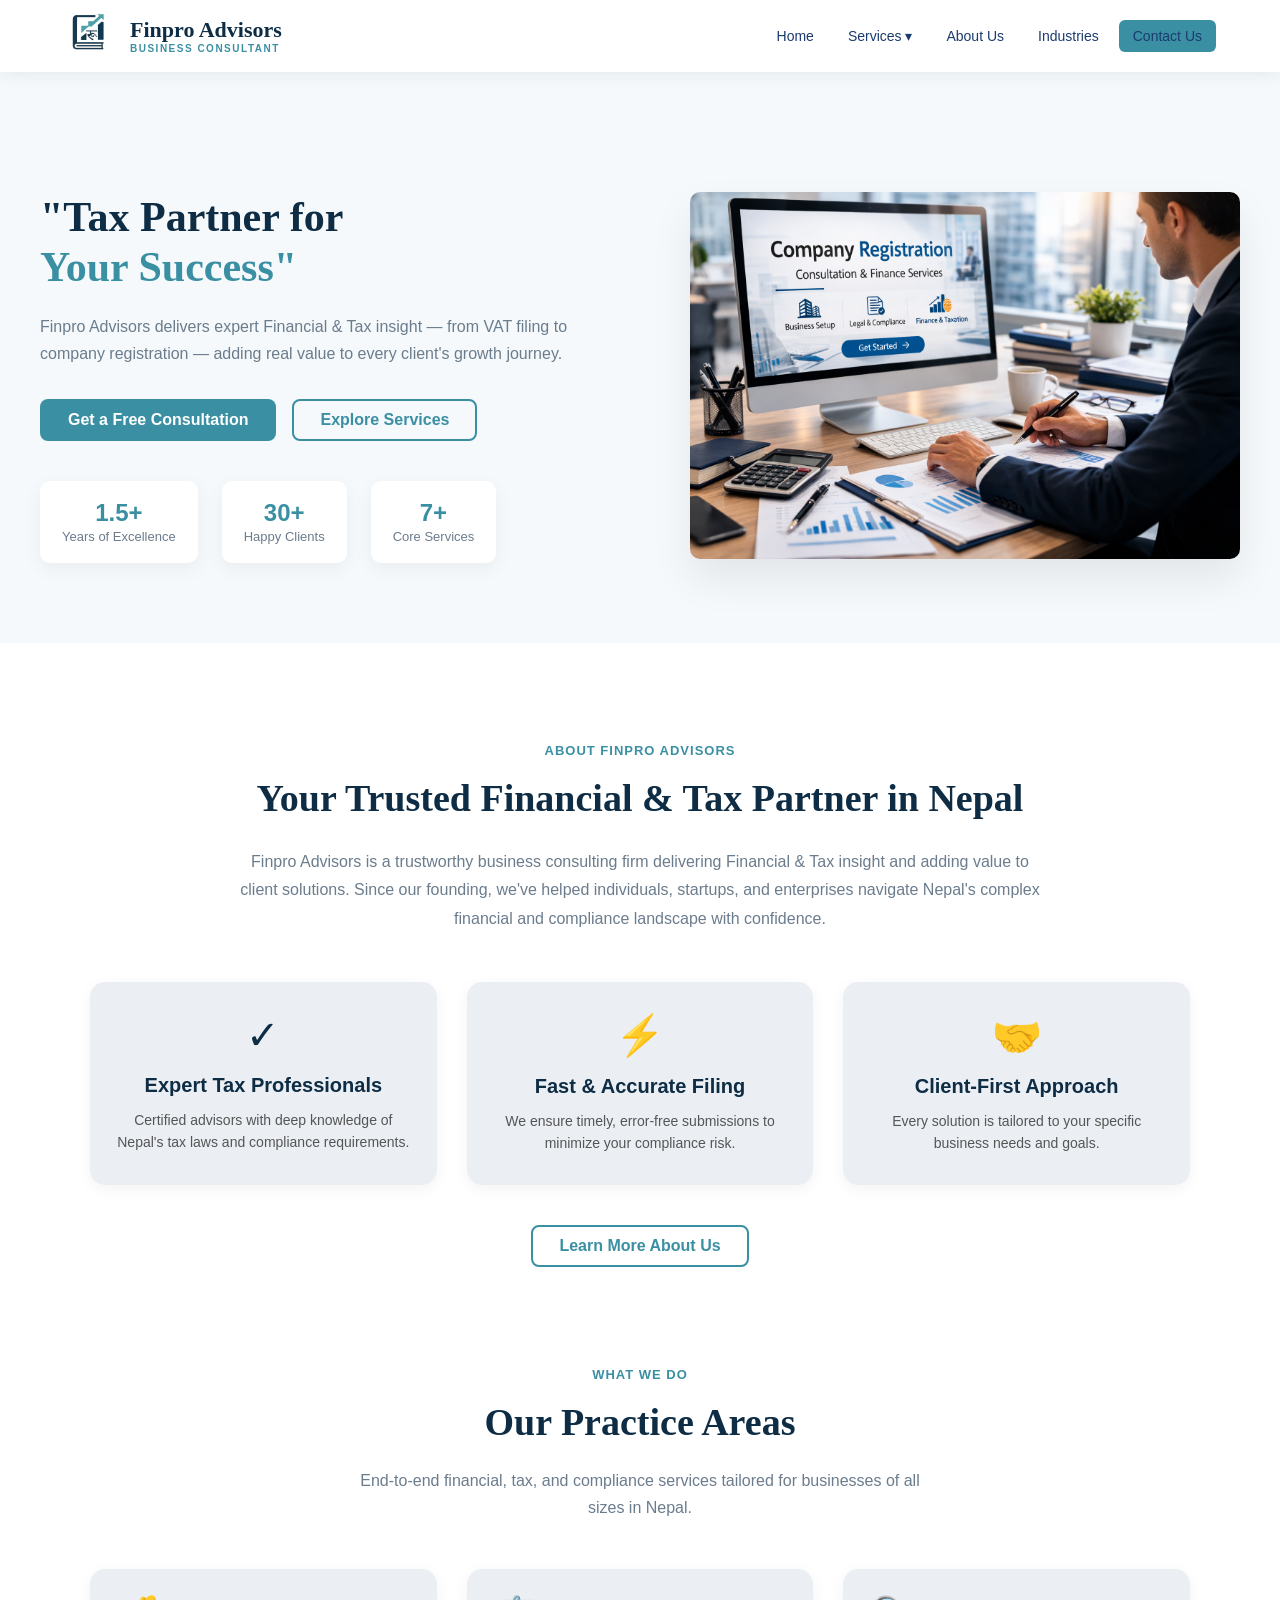
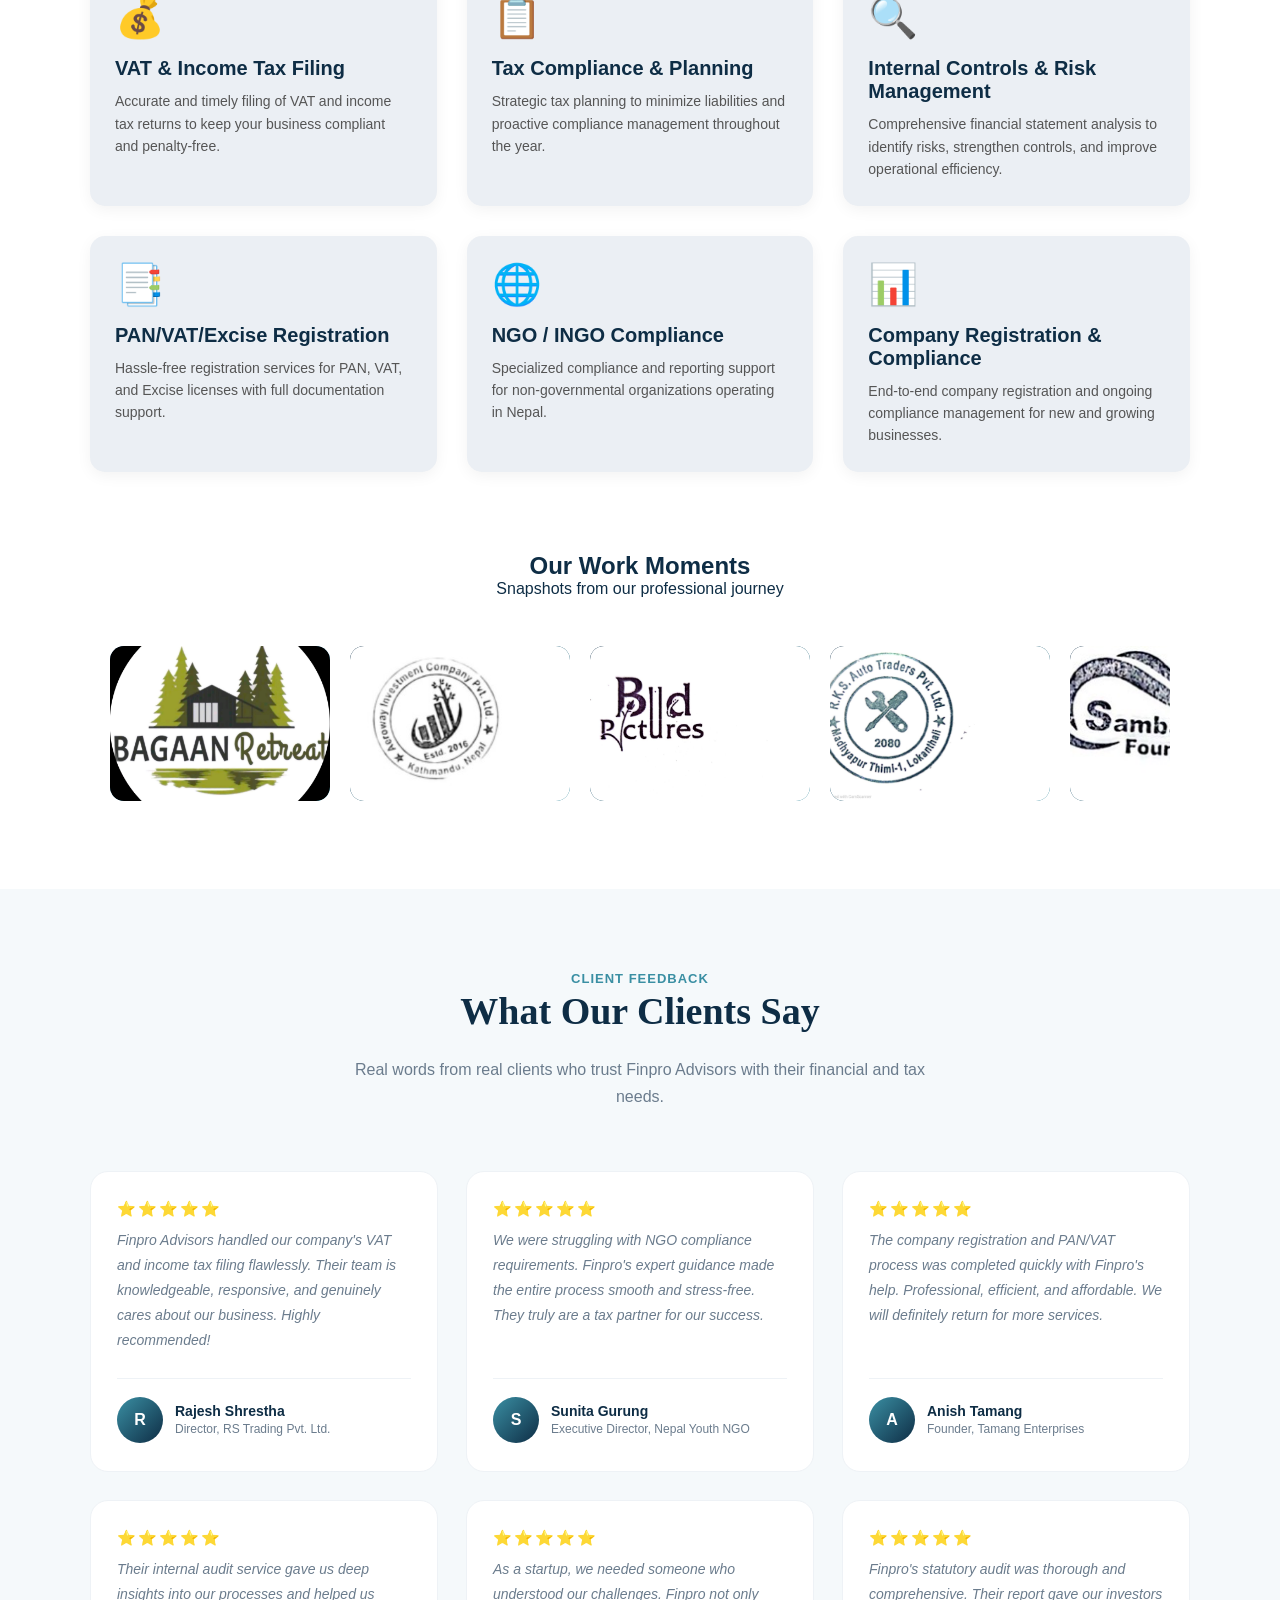
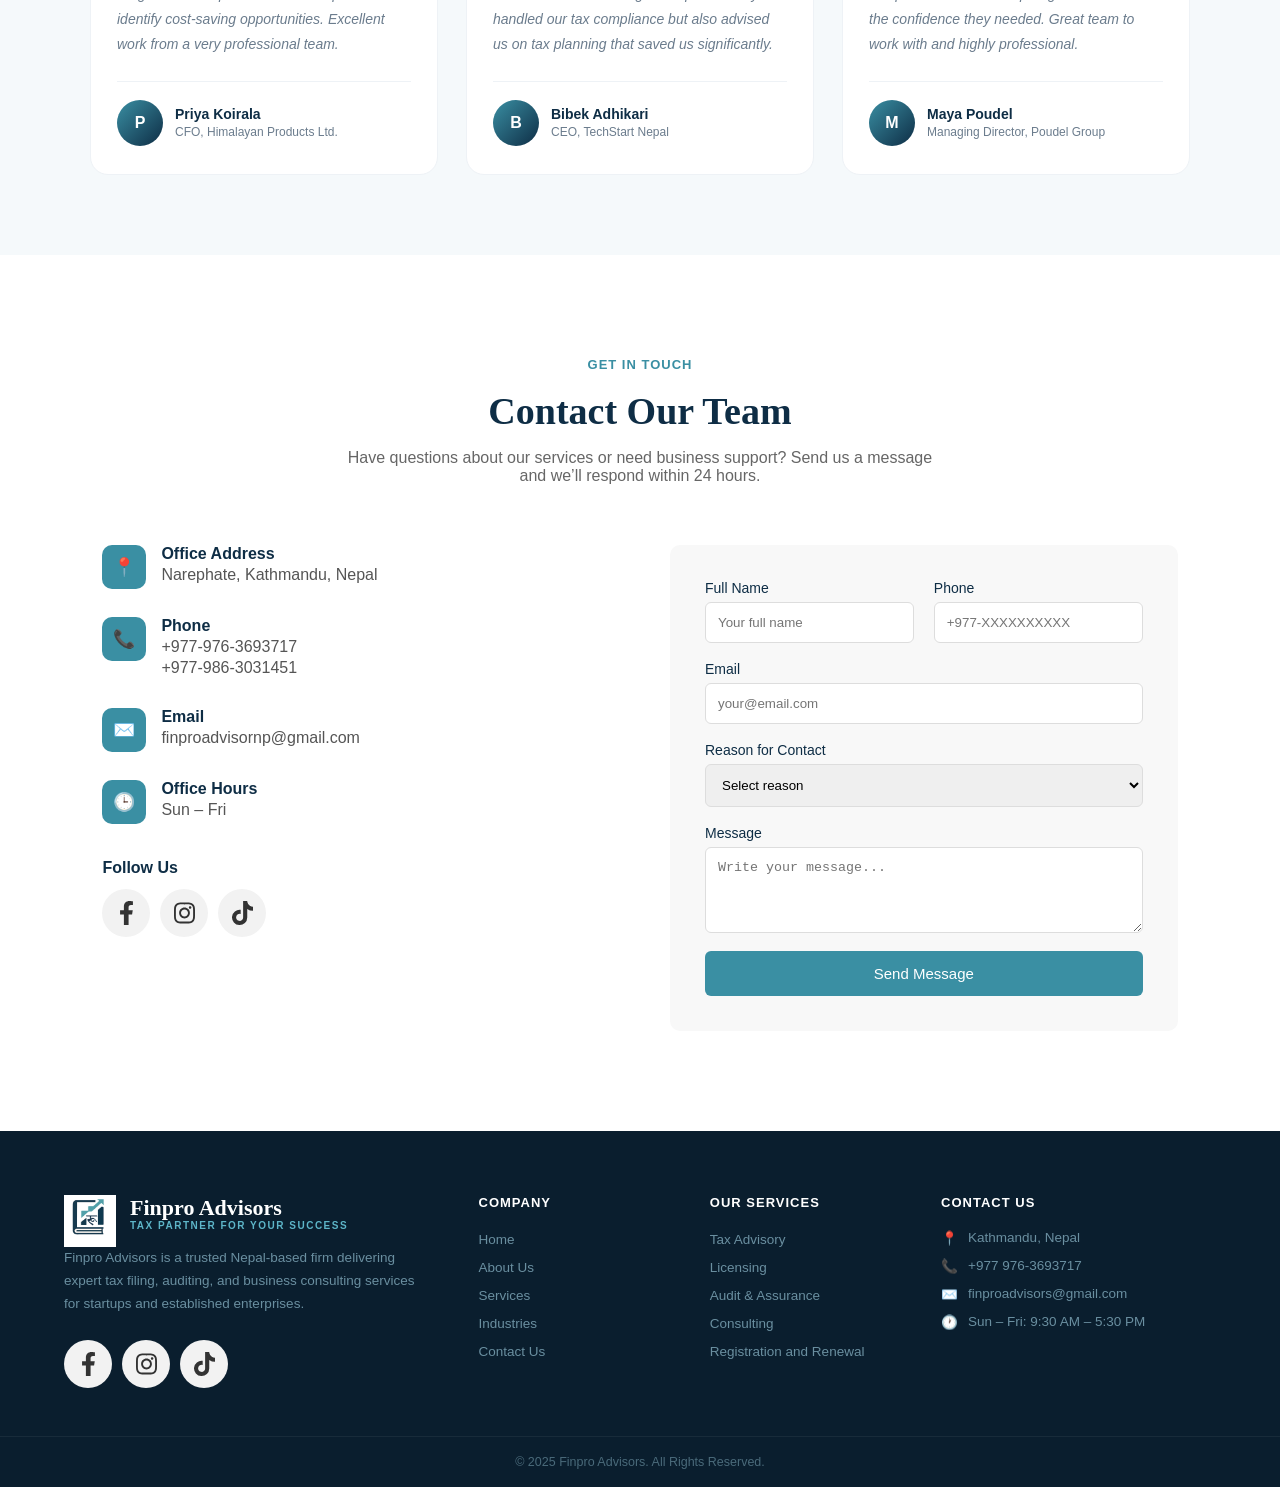
==== commit 8ec4ef46: "final" ====
--- a/Pages/index.html
+++ b/Pages/index.html
@@ -9,7 +9,7 @@
   <title>Finpro Advisors</title>
 
   <link rel="stylesheet" href="../css/style.css">
-  <link rel="icon" type="image/x-icon" sizes="64*64" href="../assets/favicon.png">
+   <link rel="icon" type="image/x-icon" sizes="64*64" href="../assets/favicon 0.png">
 
 </head>
 
--- a/css/style.css
+++ b/css/style.css
@@ -691,6 +691,36 @@
 
 }
 
+/* ================= SECTION TITLES - UPDATED ================= */
+
+/* Section label (small text above main title) */
+.section-label {
+  text-transform: uppercase;
+  font-size: 13px;
+  font-weight: 700;
+  color: var(--teal);
+  margin-bottom: 16px;
+  letter-spacing: 1px;
+}
+
+/* Main section title */
+.section-title {
+  font-family: var(--font-heading);
+  font-size: 38px;
+  font-weight: 800;
+  color: var(--navy);
+  margin-bottom: 20px;
+  line-height: 1.3;
+}
+
+/* Section subtitle/description */
+.section-sub {
+  font-size: 16px;
+  color: var(--gray);
+  line-height: 1.7;
+  margin-bottom: 0;
+}
+
 /* ================= ABOUT SECTION UPDATED ================= */
 
 .about {
@@ -707,7 +737,11 @@
 /* About Header Styles */
 .about-header {
   text-align: center;
-  margin-bottom: 3rem;
+  margin-bottom: 4rem;
+}
+
+.about-header .section-label {
+  margin-bottom: 16px;
 }
 
 .about-header .section-title {
@@ -788,7 +822,523 @@
   }
 }
 
-/* ======================== SUCCESS SECTION ======================== */
+/* ================= SERVICES SECTION HEADER ================= */
+
+.section.services-bg .section-inner > div:first-child {
+  margin-bottom: 4rem;
+}
+
+/* ================= TESTIMONIALS SECTION ================= */
+
+.testimonials {
+  background: var(--offwhite);
+  padding: 80px 0;
+}
+
+/* Container */
+.container {
+  width: min(1100px, 90%);
+  margin: auto;
+}
+
+/* Header */
+.testimonials-header {
+  text-align: center;
+  margin-bottom: 60px;
+}
+
+.testimonials-header .section-title {
+  margin-bottom: 20px;
+}
+
+.testimonials-header .section-sub {
+  max-width: 600px;
+  margin-left: auto;
+  margin-right: auto;
+  text-align: center;
+}
+
+/* Grid */
+.testimonials-grid {
+  display: grid;
+  grid-template-columns: repeat(auto-fit, minmax(280px, 1fr));
+  gap: 28px;
+}
+
+/* Card */
+.testimonial-card {
+  background: var(--white);
+  padding: 28px 26px;
+  border-radius: 18px;
+  border: 1px solid #eef2f6;
+  display: flex;
+  flex-direction: column;
+  height: 100%;
+  transition: .35s;
+}
+
+.testimonial-card:hover {
+  transform: translateY(-6px);
+  box-shadow: 0 16px 40px rgba(0, 0, 0, 0.08);
+}
+
+/* Stars */
+.stars {
+  font-size: 15px;
+  letter-spacing: 2px;
+  margin-bottom: 10px;
+}
+
+/* Text */
+.testimonial-text {
+  font-size: 14px;
+  line-height: 1.8;
+  color: var(--gray);
+  font-style: italic;
+  flex-grow: 1;
+  margin-bottom: 24px;
+}
+
+/* Author */
+.testimonial-author {
+  display: flex;
+  align-items: center;
+  gap: 12px;
+  border-top: 1px solid #eef2f6;
+  padding-top: 18px;
+}
+
+/* Avatar */
+.avatar {
+  width: 46px;
+  height: 46px;
+  border-radius: 50%;
+  display: flex;
+  align-items: center;
+  justify-content: center;
+  font-weight: 700;
+  color: white;
+  background: linear-gradient(135deg, var(--teal), var(--navy));
+}
+
+/* Author info */
+.author-info h4 {
+  font-size: 14px;
+  color: var(--navy);
+  margin: 0;
+}
+
+.author-info span {
+  font-size: 12px;
+  color: var(--gray);
+}
+
+/* Responsive */
+@media(max-width:768px) {
+  .testimonials {
+    padding: 60px 0;
+  }
+  .testimonial-card {
+    padding: 24px;
+  }
+}
+
+/* ================= CONTACT SECTION ================= */
+
+.contact-section {
+  padding: 100px 8%;
+  background: white;
+}
+
+.contact-container {
+  max-width: 1200px;
+  margin: auto;
+}
+
+.contact-header {
+  text-align: center;
+  margin-bottom: 60px;
+}
+
+.contact-header .section-label {
+  margin-bottom: 16px;
+}
+
+.contact-header h2 {
+  font-family: var(--font-heading);
+  font-size: 38px;
+  font-weight: 800;
+  color: var(--navy);
+  margin: 16px 0 16px;
+}
+
+.contact-header p {
+  color: #666;
+  max-width: 600px;
+  margin: auto;
+}
+
+/* GRID */
+.contact-grid {
+  display: grid;
+  grid-template-columns: 1fr 1fr;
+  gap: 60px;
+}
+
+/* CONTACT INFO */
+.contact-item {
+  display: flex;
+  gap: 15px;
+  margin-bottom: 28px;
+}
+
+.icon {
+  background: var(--teal);
+  color: white;
+  width: 44px;
+  height: 44px;
+  border-radius: 10px;
+  display: flex;
+  align-items: center;
+  justify-content: center;
+  font-size: 18px;
+}
+
+.contact-item h4 {
+  margin: 0;
+  font-size: 16px;
+}
+
+.contact-item p {
+  margin: 3px 0;
+  color: #555;
+}
+
+/* SOCIAL */
+.social-section {
+  margin-top: 35px;
+}
+
+.social-section h4 {
+  margin-bottom: 12px;
+}
+
+.social-links {
+  display: flex;
+  gap: 10px;
+}
+
+.social-btn {
+  position: relative;
+  width: 48px;
+  height: 48px;
+  border-radius: 50%;
+  background: #f2f2f2;
+  transition: all 0.3s ease;
+  display: inline-block;
+  overflow: hidden;
+  text-decoration: none;
+  padding: 0;
+}
+
+.social-btn::before {
+  content: '';
+  position: absolute;
+  top: 50%;
+  left: 50%;
+  transform: translate(-50%, -50%);
+  width: 24px;
+  height: 24px;
+  background-size: contain;
+  background-repeat: no-repeat;
+  background-position: center;
+  transition: all 0.3s ease;
+}
+
+.social-btn.facebook::before {
+  background-image: url("data:image/svg+xml,%3Csvg xmlns='http://www.w3.org/2000/svg' viewBox='0 0 320 512'%3E%3Cpath fill='%23333' d='M279.14 288l14.22-92.66h-88.91v-60.13c0-25.35 12.42-50.06 52.24-50.06h40.42V6.26S260.43 0 225.36 0c-73.22 0-121.08 44.38-121.08 124.72v70.62H22.89V288h81.39v224h100.17V288z'/%3E%3C/svg%3E");
+}
+
+.social-btn.instagram::before {
+  background-image: url("data:image/svg+xml,%3Csvg xmlns='http://www.w3.org/2000/svg' viewBox='0 0 448 512'%3E%3Cpath fill='%23333' d='M224.1 141c-63.6 0-114.9 51.3-114.9 114.9s51.3 114.9 114.9 114.9S339 319.5 339 255.9 287.7 141 224.1 141zm0 189.6c-41.1 0-74.7-33.5-74.7-74.7s33.5-74.7 74.7-74.7 74.7 33.5 74.7 74.7-33.6 74.7-74.7 74.7zm146.4-194.3c0 14.9-12 26.8-26.8 26.8-14.9 0-26.8-12-26.8-26.8s12-26.8 26.8-26.8 26.8 12 26.8 26.8zm76.1 27.2c-1.7-35.9-9.9-67.7-36.2-93.9-26.2-26.2-58-34.4-93.9-36.2-37-2.1-147.9-2.1-184.9 0-35.8 1.7-67.6 9.9-93.9 36.1s-34.4 58-36.2 93.9c-2.1 37-2.1 147.9 0 184.9 1.7 35.9 9.9 67.7 36.2 93.9s58 34.4 93.9 36.2c37 2.1 147.9 2.1 184.9 0 35.9-1.7 67.7-9.9 93.9-36.2 26.2-26.2 34.4-58 36.2-93.9 2.1-37 2.1-147.8 0-184.8zM398.8 388c-7.8 19.6-22.9 34.7-42.6 42.6-29.5 11.7-99.5 9-132.1 9s-102.7 2.6-132.1-9c-19.6-7.8-34.7-22.9-42.6-42.6-11.7-29.5-9-99.5-9-132.1s-2.6-102.7 9-132.1c7.8-19.6 22.9-34.7 42.6-42.6 29.5-11.7 99.5-9 132.1-9s102.7-2.6 132.1 9c19.6 7.8 34.7 22.9 42.6 42.6 11.7 29.5 9 99.5 9 132.1s2.7 102.7-9 132.1z'/%3E%3C/svg%3E");
+}
+
+.social-btn.tiktok::before {
+  background-image: url("data:image/svg+xml,%3Csvg xmlns='http://www.w3.org/2000/svg' viewBox='0 0 448 512'%3E%3Cpath fill='%23333' d='M448,209.91a210.06,210.06,0,0,1-122.77-39.25V349.38A162.55,162.55,0,1,1,185,188.31V278.2a74.62,74.62,0,1,0,52.23,71.18V0l88,0a121.18,121.18,0,0,0,1.86,22.17h0A122.18,122.18,0,0,0,381,102.39a121.43,121.43,0,0,0,67,20.14Z'/%3E%3C/svg%3E");
+}
+
+.social-btn:hover::before {
+  filter: brightness(0) invert(1);
+}
+
+.social-btn.facebook:hover {
+  background: #1877f2;
+}
+
+.social-btn.instagram:hover {
+  background: radial-gradient(circle at 30% 107%, #fdf497 0%, #fdf497 5%, #fd5949 45%, #d6249f 60%, #285AEB 90%);
+}
+
+.social-btn.tiktok:hover {
+  background: #000000;
+}
+
+/* FORM */
+.contact-form {
+  background: #f8f8f8;
+  padding: 35px;
+  border-radius: 10px;
+}
+
+.form-row {
+  display: flex;
+  gap: 20px;
+}
+
+.form-group {
+  display: flex;
+  flex-direction: column;
+  margin-bottom: 18px;
+  width: 100%;
+}
+
+.form-group label {
+  font-size: 14px;
+  margin-bottom: 6px;
+}
+
+.form-group input,
+.form-group select,
+.form-group textarea {
+  padding: 12px;
+  border: 1px solid #ddd;
+  border-radius: 6px;
+}
+
+.form-group input:focus,
+.form-group select:focus,
+.form-group textarea:focus {
+  outline: none;
+  border-color: var(--teal);
+}
+
+/* BUTTON */
+.contact-btn {
+  width: 100%;
+  padding: 14px;
+  border: none;
+  background: var(--teal);
+  color: white;
+  border-radius: 6px;
+  cursor: pointer;
+  font-size: 15px;
+}
+
+.contact-btn:hover {
+  background: #2f7282;
+}
+
+/* MOBILE */
+@media(max-width:900px) {
+  .contact-grid {
+    grid-template-columns: 1fr;
+  }
+  .form-row {
+    flex-direction: column;
+  }
+}
+
+/* ================= SERVICE PAGE ================= */
+
+.service-page {
+  background: #f5f9fb;
+  padding: 60px 0px;
+}
+
+/* PAGE HEADER */
+.service-header {
+  text-align: center;
+  margin-bottom: 60px;
+  background: transparent;
+  padding: 0;
+}
+
+.service-header h1 {
+  font-size: 40px;
+  color: #0f4f56;
+  margin-bottom: 12px;
+}
+
+.service-header p {
+  max-width: 850px;
+  margin: auto;
+  color: #5f6f73;
+  line-height: 1.7;
+}
+
+/* CONTENT BLOCK */
+.service-block {
+  background: #ffffff;
+  padding: 30px;
+  border-radius: 12px;
+  margin-bottom: 30px;
+  box-shadow: 0 2px 12px rgba(0, 0, 0, 0.04);
+}
+
+.service-block:last-child {
+  margin-bottom: 0;
+}
+
+.process-step {
+  background: #ffffff;
+  padding: 20px;
+  border-radius: 8px;
+  margin-bottom: 16px;
+  border-left: 3px solid var(--teal);
+  box-shadow: 0 1px 4px rgba(0, 0, 0, 0.04);
+}
+
+.service-block h2 {
+  font-size: 28px;
+  color: #0f4f56;
+  margin-bottom: 20px;
+  border-left: 4px solid var(--teal);
+  padding-left: 12px;
+}
+
+.service-block h3 {
+  font-size: 18px;
+  margin-top: 20px;
+  margin-bottom: 10px;
+  color: #0f4f56;
+  font-weight: 600;
+}
+
+.service-block p {
+  color: #566b70;
+  line-height: 1.7;
+}
+
+.service-block ul {
+  margin-top: 15px;
+  padding-left: 24px;
+}
+
+.service-block li {
+  margin-bottom: 10px;
+  color: #566b70;
+  line-height: 1.6;
+}
+
+/* COMPANY TYPE CARDS */
+.service-types {
+  display: grid;
+  grid-template-columns: repeat(auto-fit, minmax(240px, 1fr));
+  gap: 24px;
+  margin-top: 25px;
+}
+
+.type-card {
+  background: #ffffff;
+  border: 1px solid #eef2f6;
+  padding: 24px;
+  border-radius: 10px;
+  transition: 0.3s;
+  box-shadow: 0 2px 8px rgba(0, 0, 0, 0.04);
+}
+
+.type-card:hover {
+  transform: translateY(-5px);
+  box-shadow: 0 10px 25px rgba(0, 0, 0, 0.08);
+}
+
+.type-card h3 {
+  margin-bottom: 10px;
+  color: #0f4f56;
+}
+
+/* FEE TABLE */
+.fee-table-wrapper {
+  margin-top: 20px;
+  overflow-x: auto;
+}
+
+.fee-table {
+  width: 100%;
+  border-collapse: collapse;
+}
+
+.fee-table th {
+  background: var(--teal);
+  color: #fff;
+  padding: 14px;
+  text-align: left;
+}
+
+.fee-table td {
+  padding: 14px;
+  border-bottom: 1px solid #e8eeee;
+}
+
+.fee-table tr:hover {
+  background: #f7fbfb;
+}
+
+/* ================= INDUSTRIES PAGE ================= */
+
+.industries-grid {
+  display: grid;
+  grid-template-columns: repeat(3, 1fr);
+  gap: 30px;
+}
+
+/* CARD */
+.industry-card {
+  background: var(--white);
+  border-radius: 14px;
+  padding: 26px;
+  border-top: 4px solid var(--teal);
+  box-shadow: 0 6px 20px rgba(14, 45, 69, 0.06);
+  transition: transform 0.3s ease, box-shadow 0.3s ease;
+}
+
+.industry-card:hover {
+  transform: translateY(-6px);
+  box-shadow: 0 16px 40px rgba(14, 45, 69, 0.1);
+}
+
+/* TITLE */
+.industry-card h2 {
+  font-size: 20px;
+  margin-bottom: 12px;
+  color: var(--navy);
+}
+
+/* TEXT */
+.industry-card p {
+  font-size: 14.5px;
+  color: var(--gray);
+  line-height: 1.7;
+  margin-bottom: 14px;
+}
+
+/* LIST */
+.industry-card ul {
+  padding-left: 18px;
+}
+
+.industry-card li {
+  font-size: 14px;
+  color: var(--gray);
+  margin-bottom: 6px;
+  position: relative;
+}
+
+.industry-card li::marker {
+  color: var(--teal);
+}
+
+/* ================= SUCCESS SECTION ================= */
 .success-section {
   background: linear-gradient(135deg, var(--navy) 0%, #164060 100%);
   padding: 80px 0;
@@ -830,6 +1380,9 @@
   background: rgba(58, 143, 163, 0.15);
   color: var(--teal-light);
   border: 1px solid rgba(58, 143, 163, 0.3);
+  display: inline-block;
+  padding: 4px 12px;
+  border-radius: 20px;
 }
 
 .success-title {
@@ -850,8 +1403,7 @@
   margin-right: auto;
 }
 
-
-/* ======================== MILESTONES ======================== */
+/* ================= MILESTONES ================= */
 .milestones {
   display: grid;
   grid-template-columns: repeat(4, 1fr);
@@ -907,12 +1459,9 @@
 }
 
 @keyframes dotPulse {
-
-  0%,
-  100% {
+  0%, 100% {
     box-shadow: 0 0 0 4px rgba(58, 143, 163, 0.3);
   }
-
   50% {
     box-shadow: 0 0 0 10px rgba(58, 143, 163, 0.1);
   }
@@ -935,49 +1484,35 @@
   margin: 0 auto;
 }
 
-
-/* ======================== GALLERY SECTION ======================== */
+/* ================= GALLERY SECTION ================= */
+
 .gallery-section {
   background: var(--white);
   padding: 80px 0;
   overflow: hidden;
-  max-width: 1400px;
-  margin: auto;
+}
+
+.gallery-container {
+  max-width: 1200px;
+  margin: 0 auto;
+  padding: 0 20px;
+  width: min(1100px, 90%);
 }
 
 .gallery-section .section-inner {
   text-align: center;
   margin-bottom: 40px;
-}
-
-.gallery-container {
-  max-width: 1200px;
-  margin: auto;
-}
-
-
-/* ======================== GALLERY SCROLL ======================== */
+  width: 100%;
+}
+
+/* GALLERY SCROLL */
 .gallery-scroll {
   position: relative;
   overflow: hidden;
   padding: 8px 0;
-}
-
-/* GALLERY SCROLL WRAPPER */
-.gallery-scroll {
-  position: relative;
-  overflow: hidden;
-  padding: 0 40px;
-}
-
-/* remove fade gradients completely */
-.gallery-scroll::before,
-.gallery-scroll::after {
-  display: none;
-}
-
-
-/* GALLERY TRACK */
+  width: 100%;
+}
+
 .gallery-track {
   display: flex;
   gap: 20px;
@@ -995,14 +1530,11 @@
   0% {
     transform: translateX(0);
   }
-
   100% {
     transform: translateX(-50%);
   }
 }
 
-
-/* ======================== GALLERY ITEM ======================== */
 .gallery-item {
   width: 220px;
   height: 155px;
@@ -1030,645 +1562,25 @@
   z-index: 3;
 }
 
-
-/* label overlay */
-.gallery-item::after {
-  content: attr(data-label);
-  position: absolute;
-  left: 0;
-  right: 0;
-  bottom: 0;
-  padding: 30px 12px 10px;
-  background: linear-gradient(transparent,
-      rgba(10, 30, 46, 0.9));
-  color: var(--white);
-  font-size: 12px;
-  font-family: var(--font-body);
-  font-weight: 500;
-  text-align: center;
-  letter-spacing: 0.3px;
-}
-
-
-/* ======================== RESPONSIVE ======================== */
-@media (max-width: 900px) {
-
-  .milestones {
-    grid-template-columns: repeat(2, 1fr);
-    gap: 32px 0;
-  }
-
-  .milestones::before {
-    display: none;
-  }
-
-  .milestone::after {
-    content: '';
-    position: absolute;
-    bottom: -32px;
-    left: 50%;
-    transform: translateX(-50%);
-    width: 2px;
-    height: 32px;
-    background: rgba(58, 143, 163, 0.3);
-  }
-
-  .milestone:nth-child(2)::after,
-  .milestone:nth-child(4)::after {
-    display: none;
-  }
-
+/* Responsive */
+@media (max-width: 768px) {
+  .gallery-container {
+    padding: 0 20px;
+  }
+  
   .gallery-item {
     width: 180px;
     height: 130px;
   }
-
-  .services-grid {
-    grid-template-columns: repeat(2, 1fr);
-  }
-
-}
-
-@media (max-width: 768px) {
-  .services-grid {
-    grid-template-columns: 1fr;
-  }
 }
 
 @media (max-width: 600px) {
-
-  .success-section {
-    padding: 60px 0;
-  }
-
-  .success-sub {
-    margin-bottom: 40px;
-  }
-
-  .milestones {
-    grid-template-columns: 1fr 1fr;
-    gap: 24px 0;
-  }
-
-  .milestone h4 {
-    font-size: 26px;
-  }
-
-  .milestone p {
-    font-size: 12.5px;
-  }
-
-  .gallery-scroll::before,
-  .gallery-scroll::after {
-    width: 60px;
-  }
-
   .gallery-item {
     width: 150px;
     height: 110px;
   }
-
-}
-
-
-
-/* ================= TESTIMONIALS ================= */
-
-.testimonials {
-  background: var(--offwhite);
-  padding: 80px 0;
-}
-
-/* Container */
-
-.container {
-  width: min(1100px, 90%);
-  margin: auto;
-}
-
-/* Header */
-
-.testimonials-header {
-  text-align: center;
-  margin-bottom: 50px;
-}
-
-.testimonials-header .section-sub {
-  max-width: 600px;
-  margin-left: auto;
-  margin-right: auto;
-  text-align: center;
-}
-
-/* Grid */
-
-.testimonials-grid {
-  display: grid;
-  grid-template-columns: repeat(auto-fit, minmax(280px, 1fr));
-  gap: 28px;
-}
-
-/* Card */
-
-.testimonial-card {
-  background: var(--white);
-  padding: 28px 26px;
-  border-radius: 18px;
-
-  border: 1px solid #eef2f6;
-
-  display: flex;
-  flex-direction: column;
-  height: 100%;
-
-  transition: .35s;
-}
-
-.testimonial-card:hover {
-  transform: translateY(-6px);
-  box-shadow: 0 16px 40px rgba(0, 0, 0, 0.08);
-}
-
-/* Stars */
-
-.stars {
-  font-size: 15px;
-  letter-spacing: 2px;
-  margin-bottom: 10px;
-}
-
-/* Text */
-
-.testimonial-text {
-  font-size: 14px;
-  line-height: 1.8;
-  color: var(--gray);
-  font-style: italic;
-  flex-grow: 1;
-  margin-bottom: 24px;
-}
-
-/* Author */
-
-.testimonial-author {
-  display: flex;
-  align-items: center;
-  gap: 12px;
-
-  border-top: 1px solid #eef2f6;
-  padding-top: 18px;
-}
-
-/* Avatar */
-
-.avatar {
-  width: 46px;
-  height: 46px;
-  border-radius: 50%;
-
-  display: flex;
-  align-items: center;
-  justify-content: center;
-
-  font-weight: 700;
-  color: white;
-
-  background: linear-gradient(135deg, var(--teal), var(--navy));
-}
-
-/* Author info */
-
-.author-info h4 {
-  font-size: 14px;
-  color: var(--navy);
-  margin: 0;
-}
-
-.author-info span {
-  font-size: 12px;
-  color: var(--gray);
-}
-
-/* Responsive */
-
-@media(max-width:768px) {
-
-  .testimonials {
-    padding: 60px 0;
-  }
-
-  .testimonial-card {
-    padding: 24px;
-  }
-
-}
-
-.contact-section {
-  padding: 100px 8%;
-  background: white;
-}
-
-.contact-container {
-  max-width: 1200px;
-  margin: auto;
-}
-
-.contact-header {
-  text-align: center;
-  margin-bottom: 60px;
-}
-
-.contact-header h2 {
-  font-size: 36px;
-  margin: 10px 0;
-}
-
-.contact-header p {
-  color: #666;
-  max-width: 600px;
-  margin: auto;
-}
-
-/* GRID */
-
-.contact-grid {
-  display: grid;
-  grid-template-columns: 1fr 1fr;
-  gap: 60px;
-}
-
-/* CONTACT INFO */
-
-.contact-item {
-  display: flex;
-  gap: 15px;
-  margin-bottom: 28px;
-}
-
-.icon {
-  background: var(--teal);
-  color: white;
-  width: 44px;
-  height: 44px;
-  border-radius: 10px;
-  display: flex;
-  align-items: center;
-  justify-content: center;
-  font-size: 18px;
-}
-
-.contact-item h4 {
-  margin: 0;
-  font-size: 16px;
-}
-
-.contact-item p {
-  margin: 3px 0;
-  color: #555;
-}
-
-/* SOCIAL - Updated with icon styles */
-.social-section {
-  margin-top: 35px;
-}
-
-.social-section h4 {
-  margin-bottom: 12px;
-}
-
-.social-links {
-  display: flex;
-  gap: 10px;
-}
-
-.social-btn {
-  position: relative;
-  width: 48px;
-  height: 48px;
-  border-radius: 50%;
-  background: #f2f2f2;
-  transition: all 0.3s ease;
-  display: inline-block;
-  overflow: hidden;
-  text-decoration: none;
-  padding: 0;
-}
-
-.social-btn::before {
-  content: '';
-  position: absolute;
-  top: 50%;
-  left: 50%;
-  transform: translate(-50%, -50%);
-  width: 24px;
-  height: 24px;
-  background-size: contain;
-  background-repeat: no-repeat;
-  background-position: center;
-  transition: all 0.3s ease;
-}
-
-.social-btn.facebook::before {
-  background-image: url("data:image/svg+xml,%3Csvg xmlns='http://www.w3.org/2000/svg' viewBox='0 0 320 512'%3E%3Cpath fill='%23333' d='M279.14 288l14.22-92.66h-88.91v-60.13c0-25.35 12.42-50.06 52.24-50.06h40.42V6.26S260.43 0 225.36 0c-73.22 0-121.08 44.38-121.08 124.72v70.62H22.89V288h81.39v224h100.17V288z'/%3E%3C/svg%3E");
-}
-
-.social-btn.instagram::before {
-  background-image: url("data:image/svg+xml,%3Csvg xmlns='http://www.w3.org/2000/svg' viewBox='0 0 448 512'%3E%3Cpath fill='%23333' d='M224.1 141c-63.6 0-114.9 51.3-114.9 114.9s51.3 114.9 114.9 114.9S339 319.5 339 255.9 287.7 141 224.1 141zm0 189.6c-41.1 0-74.7-33.5-74.7-74.7s33.5-74.7 74.7-74.7 74.7 33.5 74.7 74.7-33.6 74.7-74.7 74.7zm146.4-194.3c0 14.9-12 26.8-26.8 26.8-14.9 0-26.8-12-26.8-26.8s12-26.8 26.8-26.8 26.8 12 26.8 26.8zm76.1 27.2c-1.7-35.9-9.9-67.7-36.2-93.9-26.2-26.2-58-34.4-93.9-36.2-37-2.1-147.9-2.1-184.9 0-35.8 1.7-67.6 9.9-93.9 36.1s-34.4 58-36.2 93.9c-2.1 37-2.1 147.9 0 184.9 1.7 35.9 9.9 67.7 36.2 93.9s58 34.4 93.9 36.2c37 2.1 147.9 2.1 184.9 0 35.9-1.7 67.7-9.9 93.9-36.2 26.2-26.2 34.4-58 36.2-93.9 2.1-37 2.1-147.8 0-184.8zM398.8 388c-7.8 19.6-22.9 34.7-42.6 42.6-29.5 11.7-99.5 9-132.1 9s-102.7 2.6-132.1-9c-19.6-7.8-34.7-22.9-42.6-42.6-11.7-29.5-9-99.5-9-132.1s-2.6-102.7 9-132.1c7.8-19.6 22.9-34.7 42.6-42.6 29.5-11.7 99.5-9 132.1-9s102.7-2.6 132.1 9c19.6 7.8 34.7 22.9 42.6 42.6 11.7 29.5 9 99.5 9 132.1s2.7 102.7-9 132.1z'/%3E%3C/svg%3E");
-}
-
-.social-btn.tiktok::before {
-  background-image: url("data:image/svg+xml,%3Csvg xmlns='http://www.w3.org/2000/svg' viewBox='0 0 448 512'%3E%3Cpath fill='%23333' d='M448,209.91a210.06,210.06,0,0,1-122.77-39.25V349.38A162.55,162.55,0,1,1,185,188.31V278.2a74.62,74.62,0,1,0,52.23,71.18V0l88,0a121.18,121.18,0,0,0,1.86,22.17h0A122.18,122.18,0,0,0,381,102.39a121.43,121.43,0,0,0,67,20.14Z'/%3E%3C/svg%3E");
-}
-
-.social-btn:hover::before {
-  filter: brightness(0) invert(1);
-}
-
-.social-btn.facebook:hover {
-  background: #1877f2;
-}
-
-.social-btn.instagram:hover {
-  background: radial-gradient(circle at 30% 107%, #fdf497 0%, #fdf497 5%, #fd5949 45%, #d6249f 60%, #285AEB 90%);
-}
-
-.social-btn.tiktok:hover {
-  background: #000000;
-}
-
-/* FORM */
-
-.contact-form {
-  background: #f8f8f8;
-  padding: 35px;
-  border-radius: 10px;
-}
-
-.form-row {
-  display: flex;
-  gap: 20px;
-}
-
-.form-group {
-  display: flex;
-  flex-direction: column;
-  margin-bottom: 18px;
-  width: 100%;
-}
-
-.form-group label {
-  font-size: 14px;
-  margin-bottom: 6px;
-}
-
-.form-group input,
-.form-group select,
-.form-group textarea {
-  padding: 12px;
-  border: 1px solid #ddd;
-  border-radius: 6px;
-}
-
-.form-group input:focus,
-.form-group select:focus,
-.form-group textarea:focus {
-  outline: none;
-  border-color: var(--teal);
-}
-
-/* BUTTON */
-
-.contact-btn {
-  width: 100%;
-  padding: 14px;
-  border: none;
-  background: var(--teal);
-  color: white;
-  border-radius: 6px;
-  cursor: pointer;
-  font-size: 15px;
-}
-
-.contact-btn:hover {
-  background: #2f7282;
-}
-
-/* MOBILE */
-
-@media(max-width:900px) {
-
-  .contact-grid {
-    grid-template-columns: 1fr;
-  }
-
-  .form-row {
-    flex-direction: column;
-  }
-
-}
-
-/* ================= SERVICE PAGE ================= */
-
-.service-page {
-  background: #f5f9fb;
-  padding: 60px 0px;
-}
-
-/* PAGE HEADER */
-
-.service-header {
-  text-align: center;
-  margin-bottom: 60px;
-  background: transparent;
-  padding: 0;
-}
-
-.service-header h1 {
-  font-size: 40px;
-  color: #0f4f56;
-  margin-bottom: 12px;
-}
-
-.service-header p {
-  max-width: 850px;
-  margin: auto;
-  color: #5f6f73;
-  line-height: 1.7;
-}
-
-/* CONTENT BLOCK */
-
-.service-block {
-  background: #ffffff;
-  padding: 30px;
-  border-radius: 12px;
-  margin-bottom: 30px;
-  box-shadow: 0 2px 12px rgba(0, 0, 0, 0.04);
-}
-
-.service-block:last-child {
-  margin-bottom: 0;
-}
-
-.process-step {
-  background: #ffffff;
-  padding: 20px;
-  border-radius: 8px;
-  margin-bottom: 16px;
-  border-left: 3px solid var(--teal);
-  box-shadow: 0 1px 4px rgba(0, 0, 0, 0.04);
-}
-
-.service-block h2 {
-  font-size: 28px;
-  color: #0f4f56;
-  margin-bottom: 20px;
-  border-left: 4px solid var(--teal);
-  padding-left: 12px;
-}
-
-.service-block h3 {
-  font-size: 18px;
-  margin-top: 20px;
-  margin-bottom: 10px;
-  color: #0f4f56;
-  font-weight: 600;
-}
-
-.service-block p {
-  color: #566b70;
-  line-height: 1.7;
-}
-
-.service-block ul {
-  margin-top: 15px;
-  padding-left: 24px;
-}
-
-.service-block li {
-  margin-bottom: 10px;
-  color: #566b70;
-  line-height: 1.6;
-}
-
-/* COMPANY TYPE CARDS */
-
-.service-types {
-  display: grid;
-  grid-template-columns: repeat(auto-fit, minmax(240px, 1fr));
-  gap: 24px;
-  margin-top: 25px;
-}
-
-.type-card {
-  background: #ffffff;
-  border: 1px solid #eef2f6;
-  padding: 24px;
-  border-radius: 10px;
-  transition: 0.3s;
-  box-shadow: 0 2px 8px rgba(0, 0, 0, 0.04);
-}
-
-.type-card:hover {
-  transform: translateY(-5px);
-  box-shadow: 0 10px 25px rgba(0, 0, 0, 0.08);
-}
-
-.type-card h3 {
-  margin-bottom: 10px;
-  color: #0f4f56;
-}
-
-/* FEE TABLE */
-
-.fee-table-wrapper {
-  margin-top: 20px;
-  overflow-x: auto;
-}
-
-.fee-table {
-  width: 100%;
-  border-collapse: collapse;
-}
-
-.fee-table th {
-  background: var(--teal);
-  color: #fff;
-  padding: 14px;
-  text-align: left;
-}
-
-.fee-table td {
-  padding: 14px;
-  border-bottom: 1px solid #e8eeee;
-}
-
-.fee-table tr:hover {
-  background: #f7fbfb;
-}
-
-/* ================= INDUSTRIES PAGE ================= */
-
-.industries-grid {
-  display: grid;
-  grid-template-columns: repeat(3, 1fr);
-  gap: 30px;
-}
-
-/* CARD */
-
-.industry-card {
-  background: var(--white);
-  border-radius: 14px;
-  padding: 26px;
-  border-top: 4px solid var(--teal);
-  box-shadow: 0 6px 20px rgba(14, 45, 69, 0.06);
-  transition: transform 0.3s ease, box-shadow 0.3s ease;
-}
-
-.industry-card:hover {
-  transform: translateY(-6px);
-  box-shadow: 0 16px 40px rgba(14, 45, 69, 0.1);
-}
-
-/* TITLE */
-
-.industry-card h2 {
-  font-size: 20px;
-  margin-bottom: 12px;
-  color: var(--navy);
-}
-
-/* TEXT */
-
-.industry-card p {
-  font-size: 14.5px;
-  color: var(--gray);
-  line-height: 1.7;
-  margin-bottom: 14px;
-}
-
-/* LIST */
-
-.industry-card ul {
-  padding-left: 18px;
-}
-
-.industry-card li {
-  font-size: 14px;
-  color: var(--gray);
-  margin-bottom: 6px;
-  position: relative;
-}
-
-/* subtle bullet style */
-
-.industry-card li::marker {
-  color: var(--teal);
-}
-
+}
 /* ================= ABOUT HERO ================= */
-
 .about-hero {
   background: var(--offwhite);
   padding: 90px 0;
@@ -1707,7 +1619,6 @@
 }
 
 /* ================= SCROLL FADE SYSTEM ================= */
-
 .fade-up {
   opacity: 0;
   transform: translateY(40px);
@@ -1742,7 +1653,6 @@
 .stagger-4 { transition-delay: 0.35s; }
 
 /* ================= WHO WE ARE ================= */
-
 .about-section {
   padding: 90px 0;
   background: var(--white);
@@ -1786,7 +1696,6 @@
 }
 
 /* ================= MISSION & VISION ================= */
-
 .mission-vision {
   background: var(--offwhite);
   padding: 90px 0;
@@ -1826,7 +1735,6 @@
 }
 
 /* ================= WHY FINPRO ================= */
-
 .why-us {
   padding: 90px 0;
   background: var(--white);
@@ -1874,7 +1782,6 @@
 }
 
 /* ================= CTA ================= */
-
 .about-cta {
   background: var(--navy);
   color: var(--white);
@@ -1911,7 +1818,6 @@
 }
 
 /* ================= RESPONSIVE ================= */
-
 @media (max-width: 992px) {
   .about-grid {
     grid-template-columns: 1fr;
@@ -1929,6 +1835,14 @@
   .industries-grid {
     grid-template-columns: repeat(2, 1fr);
   }
+  
+  .section-title {
+    font-size: 34px;
+  }
+  
+  .contact-header h2 {
+    font-size: 34px;
+  }
 }
 
 @media (max-width: 768px) {
@@ -1939,6 +1853,14 @@
   
   .service-block {
     padding: 20px;
+  }
+  
+  .section-title {
+    font-size: 32px;
+  }
+  
+  .contact-header h2 {
+    font-size: 32px;
   }
 }
 
@@ -1973,4 +1895,12 @@
   .service-block h2 {
     font-size: 22px;
   }
+  
+  .section-title {
+    font-size: 28px;
+  }
+  
+  .contact-header h2 {
+    font-size: 28px;
+  }
 }
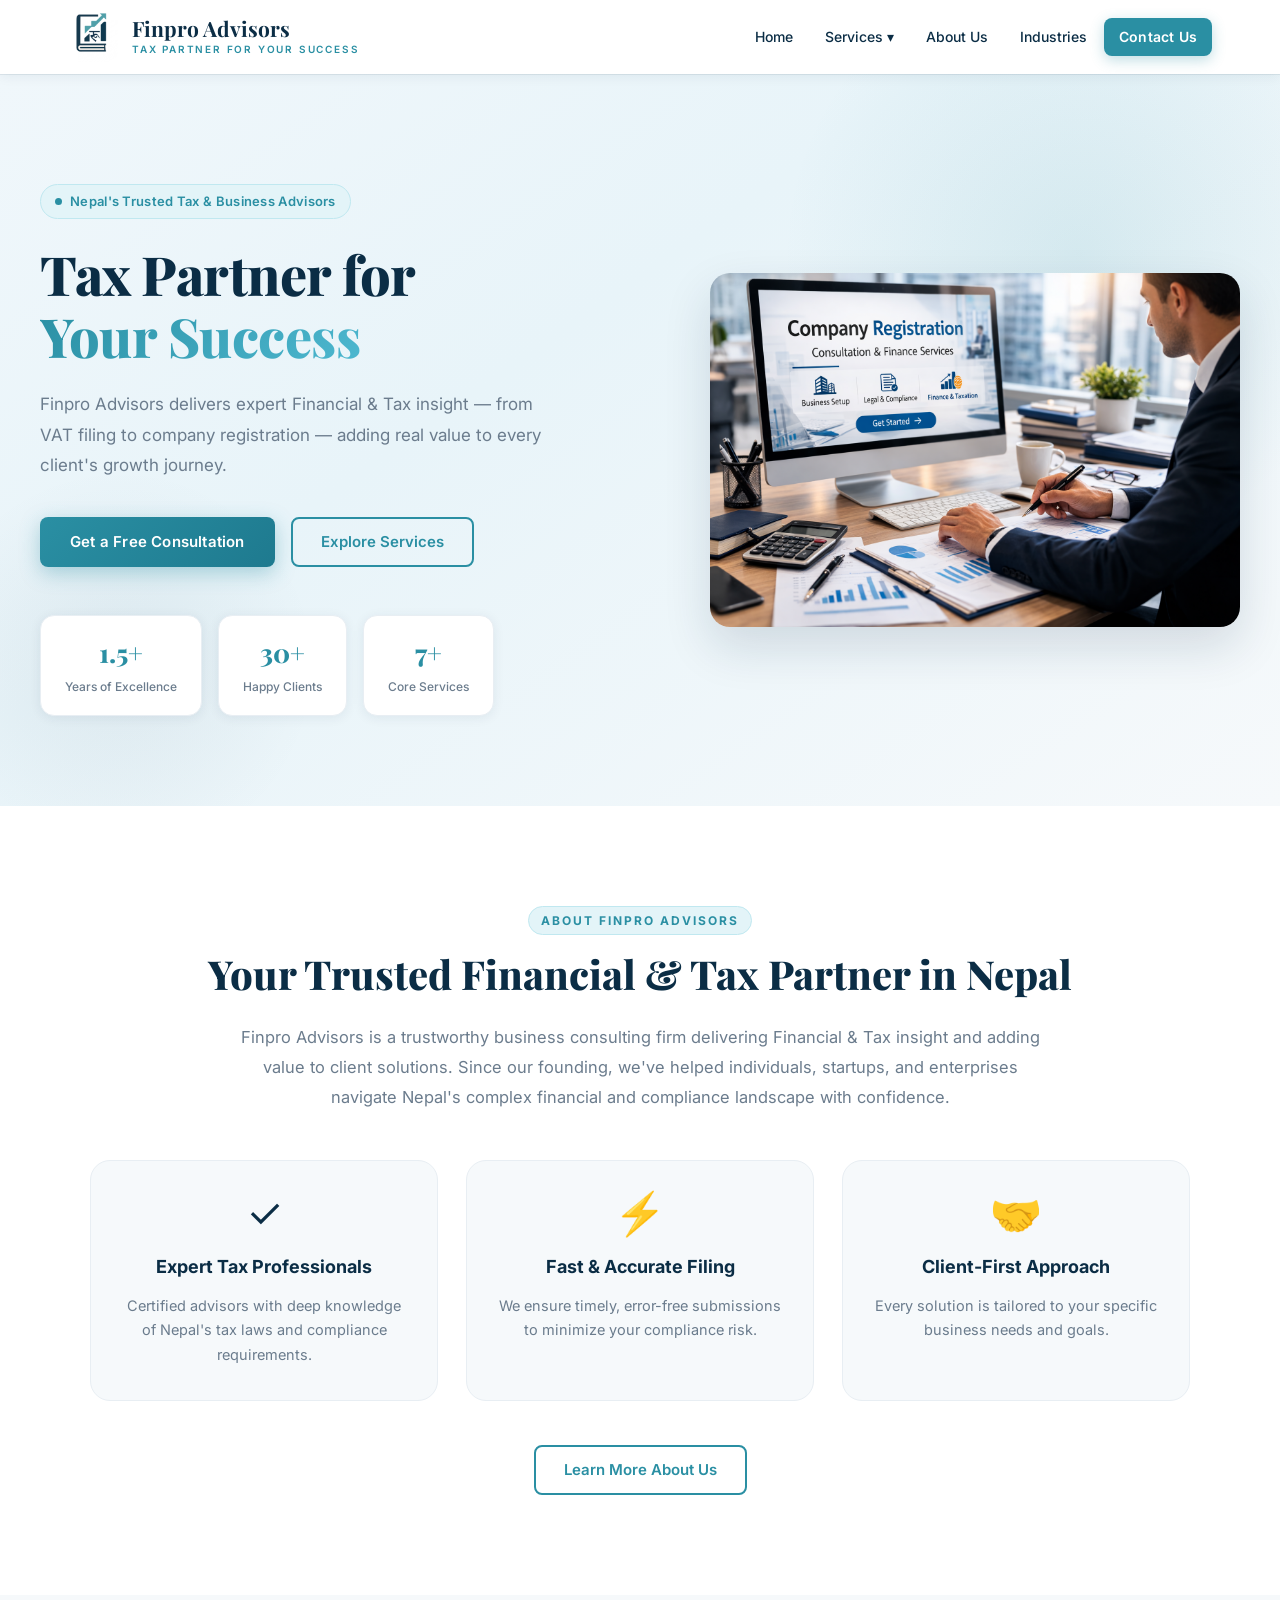
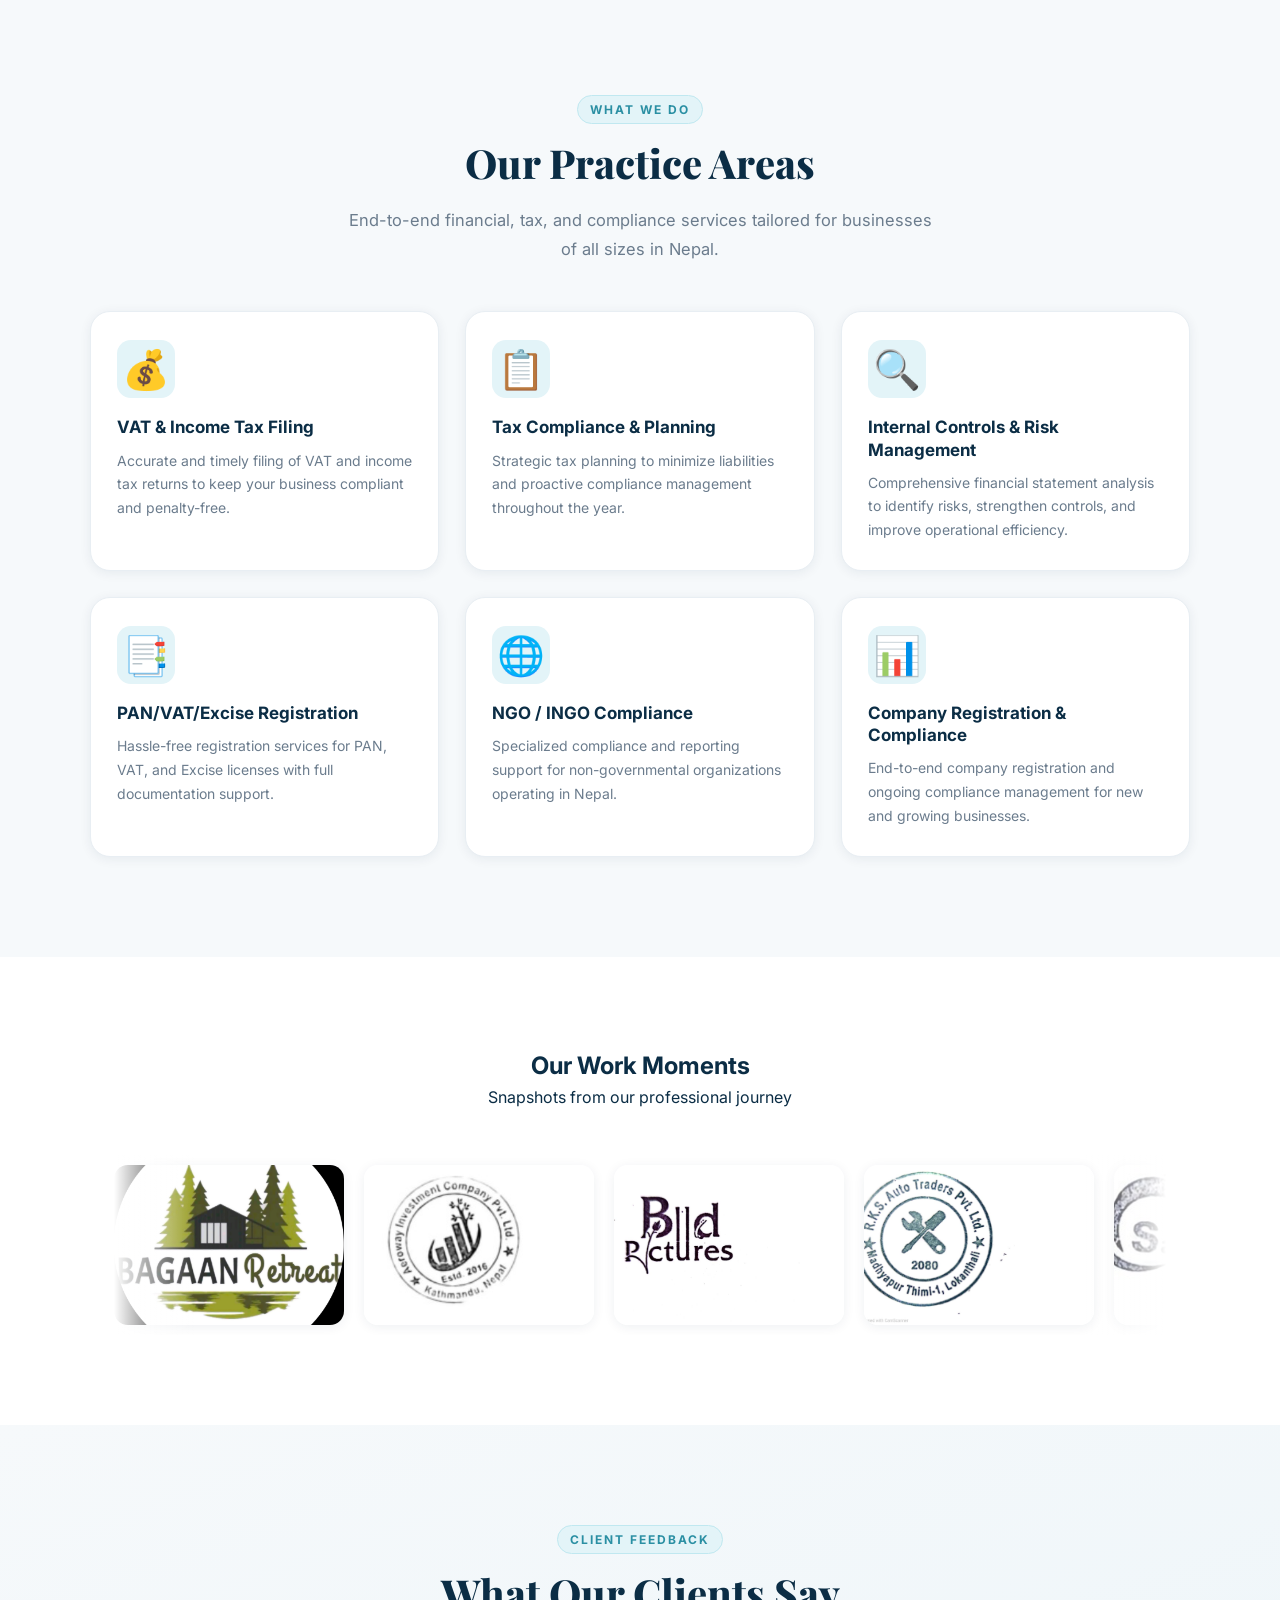
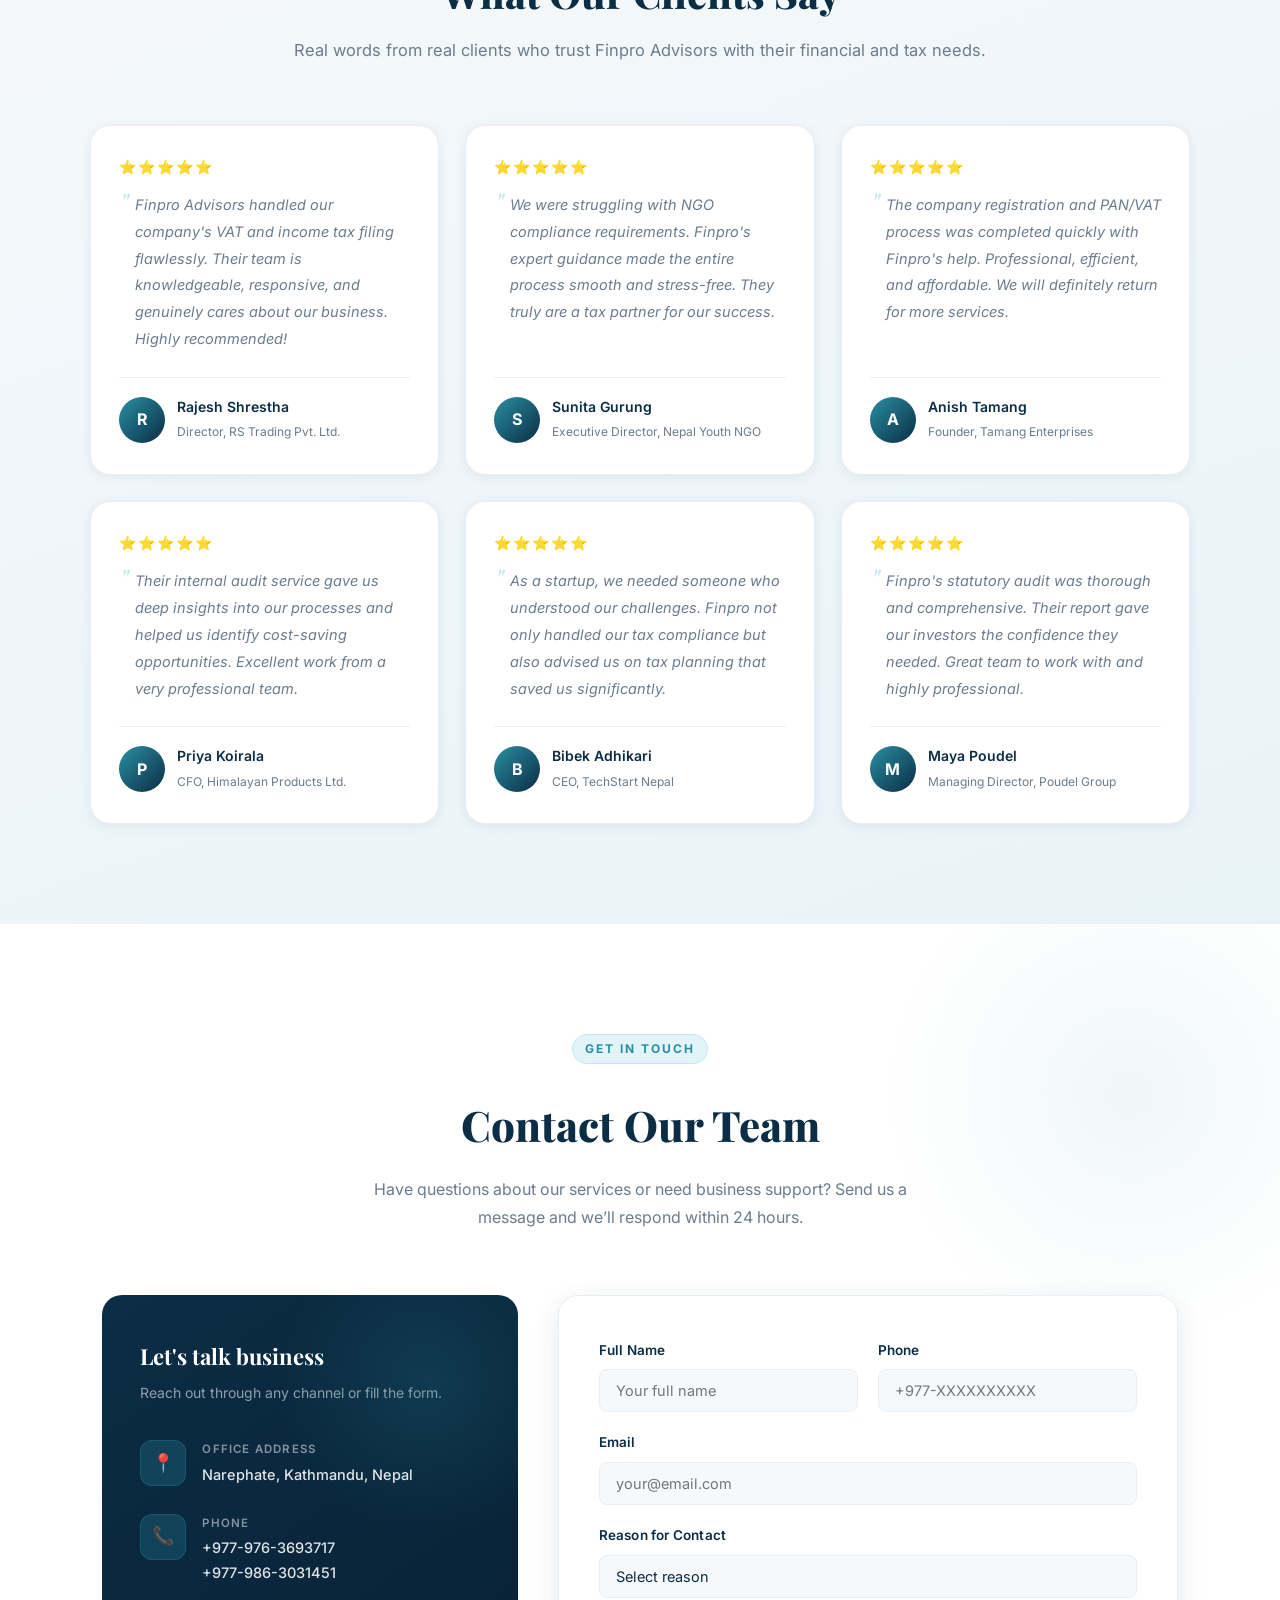
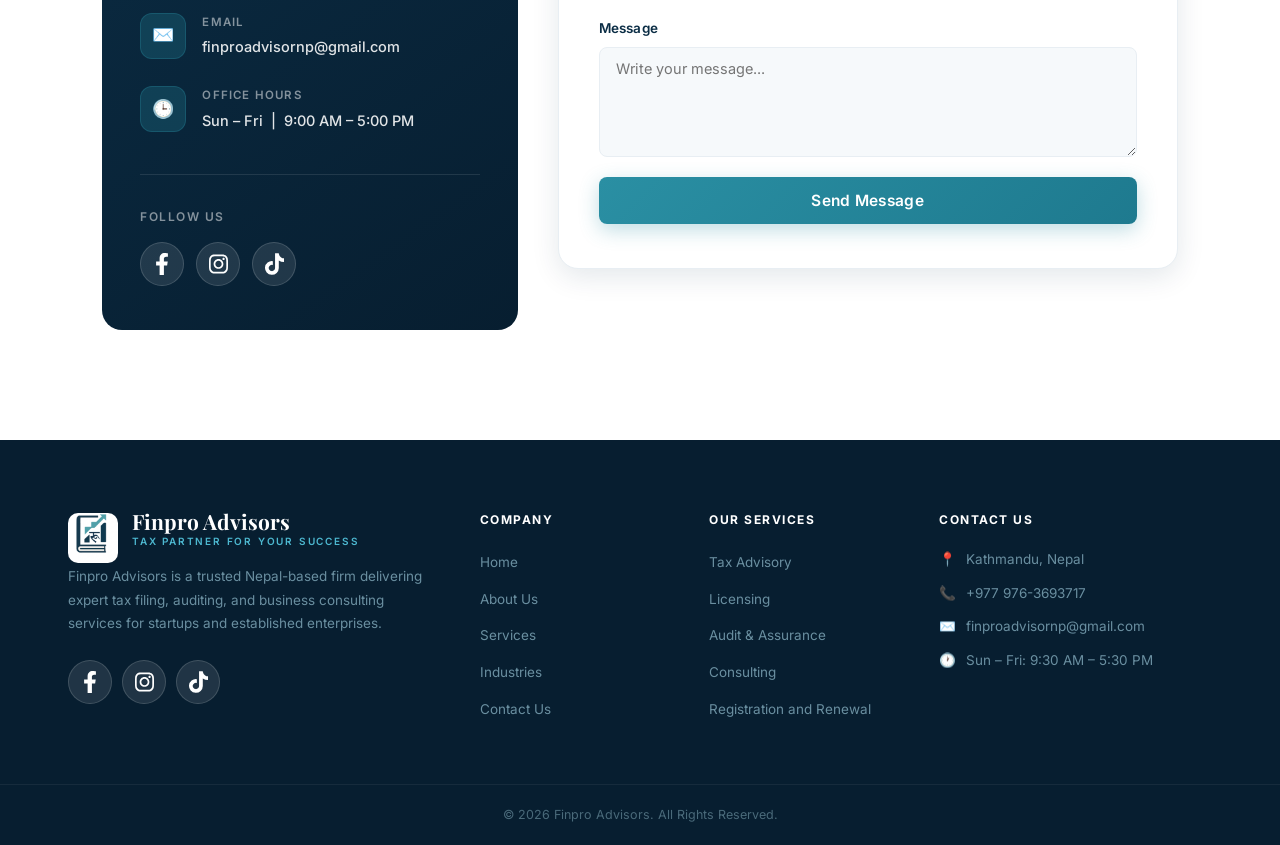
==== commit 56f12b66: "feat: Implement scroll-triggered fade animations, update typography, and standardize "Finpro Advisor" ====
--- a/Pages/index.html
+++ b/Pages/index.html
@@ -8,8 +8,13 @@
 
   <title>Finpro Advisors</title>
 
+  <link rel="preconnect" href="https://fonts.googleapis.com">
+  <link rel="preconnect" href="https://fonts.gstatic.com" crossorigin>
+  <link
+    href="https://fonts.googleapis.com/css2?family=Inter:wght@300;400;500;600;700;800&family=Playfair+Display:ital,wght@0,700;0,800;1,700&display=swap"
+    rel="stylesheet">
   <link rel="stylesheet" href="../css/style.css">
-   <link rel="icon" type="image/x-icon" sizes="64*64" href="../assets/favicon 0.png">
+  <link rel="icon" type="image/x-icon" sizes="64*64" href="../assets/favicon 0.png">
 
 </head>
 
@@ -25,8 +30,9 @@
 
       <!-- LEFT: text content only -->
       <div class="hero-left">
-        <h1>"Tax Partner for <br><span>Your Success"</span></h1>
-        <p>Finpro Advisors delivers expert Financial & Tax insight —
+        <div class="hero-badge">Nepal's Trusted Tax & Business Advisors</div>
+        <h1>Tax Partner for <br><span>Your Success</span></h1>
+        <p>Finpro Advisors delivers expert Financial &amp; Tax insight —
           from VAT filing to company registration —
           adding real value to every client's growth journey.</p>
 
@@ -61,132 +67,133 @@
 
 
 
- <!-- ABOUT SECTION -->
-<section class="about">
-  <div class="about-inner">
-
-    <!-- Section Title - Centered like Services -->
-    <div style="text-align:center; margin-bottom: 3rem;">
-      <div class="section-label">About Finpro Advisors</div>
-      <h2 class="section-title" style="margin-bottom: 24px;">Your Trusted Financial & Tax Partner in Nepal</h2>
-      <p class="section-sub" style="max-width:800px; margin:0 auto; line-height: 1.8;">
-        Finpro Advisors is a trustworthy business consulting firm delivering
-        Financial & Tax insight and adding value to client solutions.
-        Since our founding, we've helped individuals, startups,
-        and enterprises navigate Nepal's complex financial
-        and compliance landscape with confidence.
-      </p>
+  <!-- ABOUT SECTION -->
+  <section class="about" id="about">
+    <div class="about-inner">
+
+      <!-- Section Title - Centered like Services -->
+      <div class="fade-up" style="text-align:center; margin-bottom: 3rem;">
+        <div class="section-label">About Finpro Advisors</div>
+        <h2 class="section-title" style="margin-bottom: 24px;">Your Trusted Financial &amp; Tax Partner in Nepal</h2>
+        <p class="section-sub" style="max-width:800px; margin:0 auto; line-height: 1.8;">
+          Finpro Advisors is a trustworthy business consulting firm delivering
+          Financial &amp; Tax insight and adding value to client solutions.
+          Since our founding, we've helped individuals, startups,
+          and enterprises navigate Nepal's complex financial
+          and compliance landscape with confidence.
+        </p>
+      </div>
+
+      <!-- 3 Cards Grid - Matching Services Grid -->
+      <div class="about-grid-cards">
+
+        <div class="about-card fade-up stagger-1">
+          <div class="about-card-icon">✓</div>
+          <h3>Expert Tax Professionals</h3>
+          <p>Certified advisors with deep knowledge of Nepal's tax laws and compliance requirements.</p>
+        </div>
+
+        <div class="about-card fade-up stagger-2">
+          <div class="about-card-icon">⚡</div>
+          <h3>Fast &amp; Accurate Filing</h3>
+          <p>We ensure timely, error-free submissions to minimize your compliance risk.</p>
+        </div>
+
+        <div class="about-card fade-up stagger-3">
+          <div class="about-card-icon">🤝</div>
+          <h3>Client-First Approach</h3>
+          <p>Every solution is tailored to your specific business needs and goals.</p>
+        </div>
+
+      </div>
+
+      <!-- Centered Button -->
+      <div class="about-btn-wrapper">
+        <a href="about.html" class="btn-outline about-btn">Learn More About Us</a>
+      </div>
+
     </div>
-
-    <!-- 3 Cards Grid - Matching Services Grid -->
-    <div class="about-grid-cards">
-      
-      <div class="about-card">
-        <div class="about-card-icon">✓</div>
-        <h3>Expert Tax Professionals</h3>
-        <p>Certified advisors with deep knowledge of Nepal's tax laws and compliance requirements.</p>
-      </div>
-
-      <div class="about-card">
-        <div class="about-card-icon">⚡</div>
-        <h3>Fast & Accurate Filing</h3>
-        <p>We ensure timely, error-free submissions to minimize your compliance risk.</p>
-      </div>
-
-      <div class="about-card">
-        <div class="about-card-icon">🤝</div>
-        <h3>Client-First Approach</h3>
-        <p>Every solution is tailored to your specific business needs and goals.</p>
-      </div>
-
+  </section>
+
+
+  <!-- SERVICES -->
+  <section class="section services-bg" id="services">
+    <div class="section-inner">
+
+      <!-- Section Title -->
+      <div class="fade-up" style="text-align:center; margin-bottom: 3rem;">
+        <div class="section-label">What We Do</div>
+        <h2 class="section-title">Our Practice Areas</h2>
+        <p class="section-sub" style="max-width:600px; margin:0 auto;">
+          End-to-end financial, tax, and compliance services tailored for businesses of all sizes in Nepal.
+        </p>
+      </div>
+
+      <!-- Services Grid -->
+      <div class="services-grid">
+
+        <!-- SERVICE CARD 1 -->
+        <a href="/services/vat-income-tax.html" class="service-card fade-up stagger-1">
+          <div class="service-img">💰</div>
+          <div class="service-body">
+            <h3>VAT &amp; Income Tax Filing</h3>
+            <p>Accurate and timely filing of VAT and income tax returns to keep your business compliant and
+              penalty-free.</p>
+          </div>
+        </a>
+
+        <!-- SERVICE CARD 2 -->
+        <a href="/services/tax-compliance-planning.html" class="service-card fade-up stagger-2">
+          <div class="service-img">📋</div>
+          <div class="service-body">
+            <h3>Tax Compliance &amp; Planning</h3>
+            <p>Strategic tax planning to minimize liabilities and proactive compliance management throughout the year.
+            </p>
+          </div>
+        </a>
+
+        <!-- SERVICE CARD 3 -->
+        <a href="/services/internal-audit-risk.html" class="service-card fade-up stagger-3">
+          <div class="service-img">🔍</div>
+          <div class="service-body">
+            <h3>Internal Controls &amp; Risk Management</h3>
+            <p>Comprehensive financial statement analysis to identify risks, strengthen controls, and improve
+              operational efficiency.
+            </p>
+          </div>
+        </a>
+
+        <!-- SERVICE CARD 4 -->
+        <a href="/services/pan-vat-registration.html" class="service-card fade-up stagger-1">
+          <div class="service-img">📑</div>
+          <div class="service-body">
+            <h3>PAN/VAT/Excise Registration</h3>
+            <p>Hassle-free registration services for PAN, VAT, and Excise licenses with full documentation support.</p>
+          </div>
+        </a>
+
+        <!-- SERVICE CARD 5 -->
+        <a href="/services/ngo-ingo-compliance.html" class="service-card fade-up stagger-2">
+          <div class="service-img">🌐</div>
+          <div class="service-body">
+            <h3>NGO / INGO Compliance</h3>
+            <p>Specialized compliance and reporting support for non-governmental organizations operating in Nepal.</p>
+          </div>
+        </a>
+
+        <!-- SERVICE CARD 6 -->
+        <a href="/services/compy-regis.html" class="service-card fade-up stagger-3">
+          <div class="service-img">📊</div>
+          <div class="service-body">
+            <h3>Company Registration &amp; Compliance</h3>
+            <p>End-to-end company registration and ongoing compliance management for new and growing businesses.</p>
+          </div>
+        </a>
+
+      </div>
     </div>
-
-    <!-- Centered Button -->
-    <div class="about-btn-wrapper">
-      <a href="about.html" class="btn-outline about-btn">Learn More About Us</a>
-    </div>
-
-  </div>
-</section>
-
-
-  <!-- SERVICES -->
-<section class="section services-bg" id="services">
-  <div class="section-inner">
-
-    <!-- Section Title -->
-    <div style="text-align:center; margin-bottom: 3rem;">
-      <div class="section-label">What We Do</div>
-      <h2 class="section-title">Our Practice Areas</h2>
-      <p class="section-sub" style="max-width:600px; margin:0 auto;">
-        End-to-end financial, tax, and compliance services tailored for businesses of all sizes in Nepal.
-      </p>
-    </div>
-
-    <!-- Services Grid -->
-    <div class="services-grid">
-
-      <!-- SERVICE CARD 1 -->
-      <a href="/services/vat-income-tax.html" class="service-card">
-        <div class="service-img">💰</div>
-        <div class="service-body">
-          <h3>VAT & Income Tax Filing</h3>
-          <p>Accurate and timely filing of VAT and income tax returns to keep your business compliant and
-            penalty-free.</p>
-        </div>
-      </a>
-
-      <!-- SERVICE CARD 2 -->
-      <a href="/services/tax-compliance-planning.html" class="service-card">
-        <div class="service-img">📋</div>
-        <div class="service-body">
-          <h3>Tax Compliance & Planning</h3>
-          <p>Strategic tax planning to minimize liabilities and proactive compliance management throughout the year.
-          </p>
-        </div>
-      </a>
-
-      <!-- SERVICE CARD 3 -->
-      <a href="/services/internal-audit-risk.html" class="service-card">
-        <div class="service-img">🔍</div>
-        <div class="service-body">
-          <h3>Internal Controls & Risk Management</h3>
-          <p>Comprehensive financial statement analysis to identify risks, strengthen controls, and improve operational efficiency.
-          </p>
-        </div>
-      </a>
-
-      <!-- SERVICE CARD 4 -->
-      <a href="/services/pan-vat-registration.html" class="service-card">
-        <div class="service-img">📑</div>
-        <div class="service-body">
-          <h3>PAN/VAT/Excise Registration</h3>
-          <p>Hassle-free registration services for PAN, VAT, and Excise licenses with full documentation support.</p>
-        </div>
-      </a>
-
-      <!-- SERVICE CARD 5 -->
-      <a href="/services/ngo-ingo-compliance.html" class="service-card">
-        <div class="service-img">🌐</div>
-        <div class="service-body">
-          <h3>NGO / INGO Compliance</h3>
-          <p>Specialized compliance and reporting support for non-governmental organizations operating in Nepal.</p>
-        </div>
-      </a>
-
-      <!-- SERVICE CARD 6 (formerly the 7th card) -->
-      <a href="/services/compy-regis.html" class="service-card">
-        <div class="service-img">📊</div>
-        <div class="service-body">
-          <h3>Company Registration & Compliance</h3>
-          <p>End-to-end company registration and ongoing compliance management for new and growing businesses.</p>
-        </div>
-      </a>
-
-    </div>
-  </div>
-</section>
-  
+  </section>
+
 
   <section class="gallery-section">
 
@@ -200,7 +207,7 @@
       <div class="gallery-scroll">
         <div class="gallery-track">
 
-          <div class="gallery-item" >
+          <div class="gallery-item">
             <img src="../assets/picture1.jpeg" alt="">
           </div>
 
@@ -216,7 +223,7 @@
             <img src="../assets/picture4.jpeg" alt="">
           </div>
 
-          <div class="gallery-item" >
+          <div class="gallery-item">
             <img src="../assets/picture5.jpeg" alt="">
           </div>
 
@@ -234,7 +241,7 @@
             <img src="../assets/picture1.jpeg" alt="">
           </div>
 
-          <div class="gallery-item" >
+          <div class="gallery-item">
             <img src="../assets/picture2.jpeg" alt="">
           </div>
 
@@ -242,7 +249,7 @@
             <img src="../assets/picture3.jpeg" alt="">
           </div>
 
-          <div class="gallery-item" >
+          <div class="gallery-item">
             <img src="../assets/picture4.jpeg" alt="">
           </div>
 
@@ -412,7 +419,7 @@
     <div class="contact-container">
 
       <!-- Heading -->
-      <div class="contact-header">
+      <div class="contact-header fade-up">
         <span class="section-label">Get In Touch</span>
         <h2>Contact Our Team</h2>
         <p>Have questions about our services or need business support? Send us a message and we’ll respond within 24
@@ -422,7 +429,10 @@
       <div class="contact-grid">
 
         <!-- LEFT SIDE -->
-        <div class="contact-info">
+        <div class="contact-info fade-left">
+
+          <p class="contact-info-title">Let's talk business</p>
+          <p class="contact-info-sub">Reach out through any channel or fill the form.</p>
 
           <div class="contact-item">
             <div class="icon">📍</div>
@@ -436,8 +446,8 @@
             <div class="icon">📞</div>
             <div>
               <h4>Phone</h4>
-              <p>+977-976-3693717</p>
-              <p>+977-986-3031451</p>
+              <p><a href="tel:+9779763693717">+977-976-3693717</a></p>
+              <p><a href="tel:+9779863031451">+977-986-3031451</a></p>
             </div>
           </div>
 
@@ -445,7 +455,7 @@
             <div class="icon">✉️</div>
             <div>
               <h4>Email</h4>
-              <p>finproadvisornp@gmail.com </p>
+              <p><a href="mailto:finproadvisornp@gmail.com">finproadvisornp@gmail.com</a></p>
             </div>
           </div>
 
@@ -453,21 +463,21 @@
             <div class="icon">🕒</div>
             <div>
               <h4>Office Hours</h4>
-              <p>Sun – Fri</p>
-            </div>
-          </div>
-
-          <!-- SOCIAL MEDIA - UPDATED: Removed text from inside buttons -->
+              <p>Sun – Fri &nbsp;|&nbsp; 9:00 AM – 5:00 PM</p>
+            </div>
+          </div>
+
+          <!-- SOCIAL MEDIA -->
           <div class="social-section">
             <h4>Follow Us</h4>
 
             <div class="social-links">
               <a href="https://www.facebook.com/profile.php?id=61583425509791" class="social-btn facebook"
-                target="_blank"></a>
+                target="_blank" aria-label="Facebook"></a>
               <a href="https://www.instagram.com/finproadvisor?igsh=MTRia2h1ZXUzb2hxZA==" class="social-btn instagram"
-                target="_blank"></a>
-              <a href="https://www.tiktok.com/@finproadvisors?_r=1&_t=ZS-94iBMNxAfvY" class="social-btn tiktok"
-                target="_blank"></a>
+                target="_blank" aria-label="Instagram"></a>
+              <a href="https://www.tiktok.com/@finproadvisors?_r=1&amp;_t=ZS-94iBMNxAfvY" class="social-btn tiktok"
+                target="_blank" aria-label="TikTok"></a>
             </div>
           </div>
 
@@ -475,7 +485,11 @@
 
 
         <!-- RIGHT SIDE FORM -->
-        <form class="contact-form" action="https://formspree.io/f/YOUR_FORM_ID" method="POST">
+        <form class="contact-form fade-right" id="contactForm" action="https://formspree.io/f/xbdprrqd" method="POST">
+
+          <!-- Hidden fields for Formspree -->
+          <input type="hidden" name="_subject" value="New Contact Form Submission – Finpro Advisors">
+          <input type="hidden" name="_next" value="">
 
           <div class="form-row">
 
@@ -519,11 +533,58 @@
             <textarea name="message" rows="4" placeholder="Write your message..."></textarea>
           </div>
 
-          <button type="submit" class="contact-btn">
+          <button type="submit" class="contact-btn" id="submitBtn">
             Send Message
           </button>
 
+          <!-- Success / Error Messages -->
+          <div id="formSuccess"
+            style="display:none; margin-top:1rem; padding:1rem 1.25rem; background:#d1fae5; color:#065f46; border-radius:8px; font-weight:500;">
+            ✅ Message sent successfully! We'll get back to you within 24 hours.
+          </div>
+          <div id="formError"
+            style="display:none; margin-top:1rem; padding:1rem 1.25rem; background:#fee2e2; color:#991b1b; border-radius:8px; font-weight:500;">
+            ❌ Something went wrong. Please try again or email us directly at finproadvisornp@gmail.com
+          </div>
+
         </form>
+
+        <script>
+          const contactForm = document.getElementById('contactForm');
+          const submitBtn = document.getElementById('submitBtn');
+          const formSuccess = document.getElementById('formSuccess');
+          const formError = document.getElementById('formError');
+
+          contactForm.addEventListener('submit', async function (e) {
+            e.preventDefault();
+            submitBtn.disabled = true;
+            submitBtn.textContent = 'Sending…';
+            formSuccess.style.display = 'none';
+            formError.style.display = 'none';
+
+            const data = new FormData(contactForm);
+
+            try {
+              const response = await fetch(contactForm.action, {
+                method: 'POST',
+                body: data,
+                headers: { 'Accept': 'application/json' }
+              });
+
+              if (response.ok) {
+                formSuccess.style.display = 'block';
+                contactForm.reset();
+              } else {
+                formError.style.display = 'block';
+              }
+            } catch (err) {
+              formError.style.display = 'block';
+            } finally {
+              submitBtn.disabled = false;
+              submitBtn.textContent = 'Send Message';
+            }
+          });
+        </script>
 
       </div>
 
--- a/css/style.css
+++ b/css/style.css
@@ -1,169 +1,42 @@
-/* ================= NAVBAR DROPDOWN ================= */
-
-.nav-links {
-  display: flex;
-  list-style: none;
-  gap: 25px;
-}
-
-.nav-links li {
-  position: relative;
-}
-
-.nav-links a {
-  text-decoration: none;
-  color: #1b3b6f;
-  font-weight: 500;
-}
-
-.dropdown {
-  position: absolute;
-  top: 100%;
-  left: 0;
-  background: #ffffff;
-  list-style: none;
-  padding: 10px 0;
-  display: none;
-  min-width: 220px;
-  border-radius: 6px;
-  box-shadow: 0 10px 20px rgba(0, 0, 0, 0.1);
-  z-index: 1000;
-}
-
-.dropdown li a {
-  display: block;
-  padding: 10px 20px;
-  color: #333;
-  font-size: 14px;
-}
-
-.dropdown li a:hover {
-  background: #f5f5f5;
-}
-
-.has-dropdown:hover .dropdown {
-  display: block;
-}
-
-
-/* ================= SERVICES SECTION ================= */
-
-.section-inner {
-  width: min(1100px, 90%);
-  margin: 0 auto;
-  padding: 0;
-}
-
-.services-grid {
-  display: grid;
-  grid-template-columns: repeat(3, 1fr);
-  gap: 30px;
-  margin-top: 40px;
-  justify-content: center;
-}
-
-.service-card {
-  display: block;
-  background: #ebeff4;
-  border-radius: 15px;
-  padding: 25px;
-  text-decoration: none;
-  color: inherit;
-  transition: transform 0.3s ease, box-shadow 0.3s ease;
-  box-shadow: 0 4px 15px rgba(0, 0, 0, 0.05);
-}
-
-.service-card:hover {
-  transform: translateY(-8px);
-  box-shadow: 0 10px 25px rgba(0, 0, 0, 0.12);
-}
-
-.service-img {
-  font-size: 2.5rem;
-  margin-bottom: 16px;
-}
-
-.service-body h3 {
-  margin-bottom: 10px;
-  font-size: 20px;
-  color: #0e2d45;
-}
-
-.service-body p {
-  font-size: 14px;
-  line-height: 1.6;
-  color: #555;
-}
-
-.read-more {
-  display: inline-block;
-  margin-top: 14px;
-  font-weight: 600;
-  color: #1b3b6f;
-  font-size: 14px;
-}
-
-.read-more:hover {
-  text-decoration: underline;
-}
-
-
-/* ================= GALLERY ANIMATION ================= */
-
-@keyframes scrollGallery {
-
-  0% {
-    transform: translateX(0);
-  }
-
-  100% {
-    transform: translateX(-50%);
-  }
-
-}
-
-
-/* ================= RESPONSIVE ================= */
-
-@media (max-width:768px) {
-
-  .nav-links {
-    gap: 15px;
-  }
-
-  .services-grid {
-    grid-template-columns: 1fr;
-  }
-
-  .gallery-item img {
-    width: 170px;
-    height: 130px;
-  }
-
-}
-
-
-
+/* ================================================================
+   FINPRO ADVISORS — PREMIUM DESIGN SYSTEM
+   ================================================================ */
+
+/* ======================== GOOGLE FONTS ======================== */
+@import url('https://fonts.googleapis.com/css2?family=Inter:wght@300;400;500;600;700;800&family=Playfair+Display:ital,wght@0,700;0,800;1,700&display=swap');
 
 /* ======================== VARIABLES ======================== */
-
 :root {
-  --navy: #0e2d45;
-  --teal: #3a8fa3;
-  --teal-light: #5db5c8;
-  --teal-pale: #d6eef3;
+  --navy: #0b2d45;
+  --navy-deep: #071e30;
+  --teal: #2a8fa3;
+  --teal-light: #4db8d0;
+  --teal-pale: #e3f4f8;
+  --teal-mid: #c0e8f0;
   --white: #ffffff;
-  --offwhite: #f5f9fb;
+  --offwhite: #f6f9fb;
   --gray: #6b7c8d;
-  --dark: #0a1e2e;
-
-  --font-heading: Georgia, 'Times New Roman', serif;
-  --font-body: 'Segoe UI', Tahoma, Geneva, Verdana, sans-serif;
+  --gray-light: #e8eef3;
+  --dark: #071e30;
+
+  --font-heading: 'Playfair Display', Georgia, serif;
+  --font-body: 'Inter', 'Segoe UI', Tahoma, sans-serif;
+
+  --shadow-sm: 0 2px 12px rgba(11, 45, 69, .07);
+  --shadow-md: 0 8px 28px rgba(11, 45, 69, .11);
+  --shadow-lg: 0 20px 48px rgba(11, 45, 69, .14);
+
+  --radius-sm: 8px;
+  --radius-md: 14px;
+  --radius-lg: 20px;
+
+  --transition: 0.3s cubic-bezier(0.22, 1, 0.36, 1);
 }
 
 /* ======================== RESET ======================== */
-
-* {
+*,
+*::before,
+*::after {
   margin: 0;
   padding: 0;
   box-sizing: border-box;
@@ -178,6 +51,8 @@
   color: var(--navy);
   background: var(--white);
   overflow-x: hidden;
+  line-height: 1.6;
+  -webkit-font-smoothing: antialiased;
 }
 
 a {
@@ -195,28 +70,33 @@
 }
 
 /* ======================== NAVBAR ======================== */
-
 #navbar {
-  background: var(--white);
-  box-shadow: 0 2px 16px rgba(14, 45, 69, 0.08);
+  background: rgba(255, 255, 255, 0.92);
+  backdrop-filter: blur(16px);
+  -webkit-backdrop-filter: blur(16px);
+  box-shadow: 0 1px 0 rgba(11, 45, 69, .08), var(--shadow-sm);
   position: sticky;
   top: 0;
   z-index: 1000;
+  transition: background var(--transition), box-shadow var(--transition);
+}
+
+#navbar.scrolled {
+  background: rgba(255, 255, 255, 0.98);
+  box-shadow: var(--shadow-md);
 }
 
 .nav-container {
   max-width: 1200px;
   margin: auto;
-  padding: 0 24px;
-  height: 72px;
-
+  padding: 0 28px;
+  height: 74px;
   display: flex;
   align-items: center;
   justify-content: space-between;
 }
 
-/* ======================== LOGO ======================== */
-
+/* LOGO */
 .logo-wrap {
   display: flex;
   align-items: center;
@@ -224,8 +104,10 @@
 }
 
 .logo-img {
-  width: 52px;
-  height: 52px;
+  width: 50px;
+  height: 50px;
+  border-radius: 10px;
+  object-fit: cover;
 }
 
 .logo-text {
@@ -235,7 +117,7 @@
 
 .logo-name {
   font-family: var(--font-heading);
-  font-size: 22px;
+  font-size: 21px;
   font-weight: 700;
   color: var(--navy);
   line-height: 1.1;
@@ -244,17 +126,16 @@
 .logo-tagline {
   font-size: 10px;
   color: var(--teal);
-  letter-spacing: 1.5px;
+  letter-spacing: 1.8px;
   text-transform: uppercase;
   font-weight: 600;
 }
 
-/* ======================== NAV LINKS ======================== */
-
+/* NAV LINKS */
 .nav-links {
   display: flex;
   align-items: center;
-  gap: 6px;
+  gap: 2px;
 }
 
 .nav-links li {
@@ -262,11 +143,13 @@
 }
 
 .nav-links>li>a {
-  padding: 8px 14px;
+  padding: 8px 15px;
   font-size: 14px;
   font-weight: 500;
-  border-radius: 6px;
-  transition: all .2s;
+  border-radius: var(--radius-sm);
+  transition: all var(--transition);
+  color: var(--navy);
+  display: block;
 }
 
 .nav-links>li>a:hover {
@@ -274,35 +157,48 @@
   background: var(--teal-pale);
 }
 
-/* CTA button */
-
+/* CTA NAV BUTTON */
 .nav-cta {
-  background: var(--teal);
-  color: white;
-  border-radius: 8px;
+  background: var(--teal) !important;
+  color: white !important;
+  border-radius: var(--radius-sm) !important;
+  font-weight: 600 !important;
+  letter-spacing: 0.2px;
+  box-shadow: 0 4px 14px rgba(42, 143, 163, .3);
+  transition: all var(--transition) !important;
 }
 
 .nav-cta:hover {
-  background: var(--navy);
-  color: white;
-}
-
-/* ======================== DROPDOWN ======================== */
-
+  background: var(--navy) !important;
+  box-shadow: 0 6px 20px rgba(11, 45, 69, .25) !important;
+  transform: translateY(-1px);
+}
+
+/* DROPDOWN */
 .dropdown {
   position: absolute;
-  top: calc(100% + 6px);
+  top: calc(100% + 8px);
   left: 0;
-
   display: none;
-  min-width: 240px;
-
+  min-width: 248px;
   background: white;
-  border-radius: 10px;
-  padding: 8px 0;
-
-  box-shadow: 0 8px 30px rgba(14, 45, 69, 0.15);
-  border-top: 3px solid var(--teal);
+  border-radius: var(--radius-md);
+  padding: 8px;
+  box-shadow: var(--shadow-lg);
+  border: 1px solid var(--gray-light);
+  animation: dropIn .18s ease;
+}
+
+@keyframes dropIn {
+  from {
+    opacity: 0;
+    transform: translateY(-6px);
+  }
+
+  to {
+    opacity: 1;
+    transform: translateY(0);
+  }
 }
 
 .has-dropdown:hover .dropdown {
@@ -311,242 +207,108 @@
 
 .dropdown a {
   display: block;
-  padding: 10px 20px;
+  padding: 10px 14px;
   font-size: 13.5px;
   color: var(--navy);
+  border-radius: 8px;
   transition: all .2s;
+  font-weight: 500;
 }
 
 .dropdown a:hover {
   background: var(--teal-pale);
   color: var(--teal);
-  padding-left: 26px;
-}
-
-/* ======================== HAMBURGER ======================== */
-
+  padding-left: 20px;
+}
+
+/* HAMBURGER */
 .hamburger {
   display: none;
   flex-direction: column;
   gap: 5px;
   cursor: pointer;
+  padding: 4px;
 }
 
 .hamburger span {
   width: 24px;
   height: 2px;
   background: var(--navy);
-}
-
-/* ======================== MOBILE MENU ======================== */
-
+  border-radius: 2px;
+  transition: all .25s;
+}
+
+/* MOBILE MENU */
 .mobile-menu {
   display: none;
   flex-direction: column;
   background: white;
-  border-top: 1px solid #e8f0f4;
+  border-top: 1px solid var(--gray-light);
+  box-shadow: var(--shadow-md);
 }
 
 .mobile-menu a {
-  padding: 12px 24px;
+  padding: 13px 24px;
   font-size: 15px;
   border-bottom: 1px solid #f0f4f7;
+  font-weight: 500;
+  color: var(--navy);
+  transition: all .2s;
 }
 
 .mobile-menu a:hover {
   background: var(--offwhite);
   color: var(--teal);
+  padding-left: 30px;
 }
 
 .mobile-menu.open {
   display: flex;
 }
 
-/* ======================== FOOTER ======================== */
-
-.footer {
-  background: var(--dark);
-  color: #8ab8cc;
-  padding: 64px 0 0;
-}
-
-.footer-inner {
-  max-width: 1200px;
-  margin: auto;
-  padding: 0 24px;
-
-  display: grid;
-  grid-template-columns: 2fr 1fr 1fr 1.5fr;
-  gap: 48px;
-}
-
-/* brand column */
-
-.footer-brand .logo-name {
-  color: white;
-}
-
-.footer-brand .logo-tagline {
-  color: var(--teal-light);
-  margin-bottom: 16px;
-}
-
-.footer-desc {
-  font-size: 13.5px;
-  line-height: 1.7;
-  color: #6a8fa0;
-  margin-bottom: 24px;
-}
-
-.footer-social {
-  display: flex;
-  gap: 10px;
-}
-
-.social-btn {
-  width: 36px;
-  height: 36px;
-
-  display: flex;
-  align-items: center;
-  justify-content: center;
-
-  background: rgba(58, 143, 163, .15);
-  border-radius: 8px;
-
-  color: var(--teal-light);
-  font-size: 14px;
-
-  transition: .2s;
-}
-
-.social-btn:hover {
-  background: var(--teal);
-  color: white;
-}
-
-/* footer columns */
-
-.footer-col h4 {
-  color: white;
-  font-size: 13px;
-  letter-spacing: 1px;
-  text-transform: uppercase;
-  margin-bottom: 20px;
-}
-
-.footer-col ul li {
-  margin-bottom: 10px;
-}
-
-.footer-col ul li a {
-  color: #6a8fa0;
-  font-size: 13.5px;
-  transition: color .2s;
-}
-
-.footer-col ul li a:hover {
-  color: var(--teal-light);
-}
-
-/* contact column */
-
-.footer-contact ul li {
-  display: flex;
-  gap: 10px;
-  align-items: flex-start;
-  font-size: 13.5px;
-  color: #6a8fa0;
-  margin-bottom: 12px;
-}
-
-.contact-icon {
-  flex-shrink: 0;
-}
-
-/* bottom */
-
-.footer-bottom {
-  margin-top: 48px;
-  padding: 18px 24px;
-  border-top: 1px solid rgba(255, 255, 255, .06);
-  text-align: center;
-  font-size: 12.5px;
-  color: #4a6a7a;
-}
-
-/* ======================== RESPONSIVE ======================== */
-
-@media(max-width:900px) {
-
-  .hamburger {
-    display: flex;
-  }
-
-  .nav-links {
-    display: none;
-  }
-
-}
-
-@media(max-width:768px) {
-
-  .footer-inner {
-    grid-template-columns: 1fr 1fr;
-    gap: 36px;
-  }
-
-}
-
-@media(max-width:480px) {
-
-  .nav-container {
-    height: 64px;
-  }
-
-  .logo-img {
-    width: 44px;
-    height: 44px;
-  }
-
-  .logo-name {
-    font-size: 19px;
-  }
-
-  .footer-inner {
-    grid-template-columns: 1fr;
-  }
-
-}
-
-
-
-
-
-
-/* ======================== HERO SECTION ======================== */
-
+
+/* ================================================================
+   HERO SECTION
+   ================================================================ */
 .hero {
   position: relative;
-  padding: 120px 24px 80px;
-  background: var(--offwhite);
+  padding: 110px 24px 90px;
+  background: linear-gradient(145deg, #f0f7fb 0%, #e8f4f9 40%, #f6f9fb 100%);
   overflow: hidden;
 }
 
-.hero-shapes {
+/* Decorative blobs */
+.hero::before {
+  content: '';
   position: absolute;
-  top: 10px;
-  left: 10px;
-  font-size: 120px;
-  color: rgba(58, 143, 163, 0.08);
-  z-index: 0;
+  width: 600px;
+  height: 600px;
+  background: radial-gradient(circle, rgba(42, 143, 163, .12) 0%, transparent 70%);
+  top: -120px;
+  right: -100px;
+  border-radius: 50%;
+  pointer-events: none;
+}
+
+.hero::after {
+  content: '';
+  position: absolute;
+  width: 400px;
+  height: 400px;
+  background: radial-gradient(circle, rgba(11, 45, 69, .06) 0%, transparent 70%);
+  bottom: -60px;
+  left: -80px;
+  border-radius: 50%;
+  pointer-events: none;
 }
 
 .hero-inner {
   max-width: 1200px;
   margin: auto;
   display: flex;
-  align-items: flex-start;
+  flex-direction: row;
+  align-items: center;
+  gap: 60px;
   position: relative;
   z-index: 1;
 }
@@ -556,173 +318,219 @@
   max-width: 600px;
 }
 
+/* Badge */
+.hero-badge {
+  display: inline-flex;
+  align-items: center;
+  gap: 8px;
+  background: var(--teal-pale);
+  border: 1px solid var(--teal-mid);
+  color: var(--teal);
+  padding: 6px 14px;
+  border-radius: 50px;
+  font-size: 13px;
+  font-weight: 600;
+  letter-spacing: 0.3px;
+  margin-bottom: 24px;
+}
+
+.hero-badge::before {
+  content: '';
+  width: 7px;
+  height: 7px;
+  background: var(--teal);
+  border-radius: 50%;
+  flex-shrink: 0;
+}
 
 .hero h1 {
   font-family: var(--font-heading);
-  font-size: 42px;
-  line-height: 1.2;
-  color: var(--navy);
-  margin-bottom: 20px;
+  font-size: clamp(36px, 4.5vw, 54px);
+  line-height: 1.15;
+  color: var(--navy);
+  margin-bottom: 22px;
+  font-weight: 800;
+  letter-spacing: -0.5px;
 }
 
 .hero h1 span {
-  color: var(--teal);
+  background: linear-gradient(135deg, var(--teal), var(--teal-light));
+  -webkit-background-clip: text;
+  -webkit-text-fill-color: transparent;
+  background-clip: text;
 }
 
 .hero p {
-  font-size: 16px;
-  line-height: 1.7;
-  margin-bottom: 32px;
+  font-size: 17px;
+  line-height: 1.8;
+  margin-bottom: 36px;
   color: var(--gray);
+  max-width: 520px;
 }
 
 .hero-btns {
   display: flex;
   gap: 16px;
   flex-wrap: wrap;
-  margin-bottom: 40px;
-}
-
+  margin-bottom: 48px;
+}
+
+/* PRIMARY BUTTON */
 .btn-primary {
-  background: var(--teal);
+  background: linear-gradient(135deg, var(--teal), #1e7a8f);
   color: var(--white);
-  padding: 12px 28px;
-  border-radius: 8px;
+  padding: 13px 30px;
+  border-radius: var(--radius-sm);
   font-weight: 600;
-  transition: all 0.2s;
+  font-size: 15px;
+  letter-spacing: 0.2px;
+  transition: all var(--transition);
+  box-shadow: 0 6px 20px rgba(42, 143, 163, .35);
+  display: inline-block;
 }
 
 .btn-primary:hover {
-  background: var(--navy);
-}
-
+  transform: translateY(-2px);
+  box-shadow: 0 10px 28px rgba(42, 143, 163, .45);
+  background: linear-gradient(135deg, #2d9db5, var(--navy));
+}
+
+/* OUTLINE BUTTON */
 .btn-outline {
   border: 2px solid var(--teal);
   color: var(--teal);
-  padding: 10px 26px;
-  border-radius: 8px;
+  padding: 11px 28px;
+  border-radius: var(--radius-sm);
   font-weight: 600;
-  transition: all 0.2s;
+  font-size: 15px;
+  transition: all var(--transition);
+  display: inline-block;
 }
 
 .btn-outline:hover {
   background: var(--teal);
   color: white;
+  transform: translateY(-2px);
+  box-shadow: 0 6px 20px rgba(42, 143, 163, .3);
 }
 
 /* HERO STATS */
 .hero-stats {
   display: flex;
-  gap: 24px;
+  gap: 16px;
   flex-wrap: wrap;
 }
 
 .stat-card {
   background: var(--white);
-  padding: 18px 22px;
-  border-radius: 10px;
+  padding: 16px 24px;
+  border-radius: var(--radius-md);
   text-align: center;
-  box-shadow: 0 6px 20px rgba(0, 0, 0, 0.05);
+  box-shadow: var(--shadow-sm);
+  border: 1px solid var(--gray-light);
+  min-width: 110px;
+  transition: transform var(--transition), box-shadow var(--transition);
+}
+
+.stat-card:hover {
+  transform: translateY(-4px);
+  box-shadow: var(--shadow-md);
 }
 
 .stat-num {
-  font-size: 24px;
+  font-size: 26px;
+  font-weight: 800;
+  color: var(--teal);
+  display: block;
+  font-family: var(--font-heading);
+}
+
+.stat-label {
+  font-size: 12px;
+  color: var(--gray);
+  margin-top: 4px;
+  font-weight: 500;
+}
+
+/* HERO RIGHT IMAGE */
+.hero-right {
+  flex: 1;
+  display: flex;
+  justify-content: flex-end;
+  align-items: center;
+}
+
+.hero-right img {
+  width: 100%;
+  max-width: 530px;
+  height: auto;
+  border-radius: var(--radius-lg);
+  box-shadow: var(--shadow-lg);
+  opacity: 0;
+  transform: translateX(60px);
+  animation:
+    heroSlideFade 1.2s cubic-bezier(0.22, 1, 0.36, 1) 0.3s forwards,
+    heroFloating 6s ease-in-out infinite 1.5s;
+}
+
+@keyframes heroSlideFade {
+  to {
+    opacity: 1;
+    transform: translateX(0);
+  }
+}
+
+@keyframes heroFloating {
+  0% {
+    transform: translateY(0px);
+  }
+
+  50% {
+    transform: translateY(-15px);
+  }
+
+  100% {
+    transform: translateY(0px);
+  }
+}
+
+
+/* ================================================================
+   SECTION TITLES
+   ================================================================ */
+.section-label {
+  display: inline-block;
+  text-transform: uppercase;
+  font-size: 12px;
   font-weight: 700;
   color: var(--teal);
-  display: block;
-}
-
-.stat-label {
-  font-size: 13px;
-  color: var(--gray);
-  margin-top: 4px;
-}
-
-/* HERO SECTION */
-
-.hero-inner {
-  max-width: 1200px;
-  margin: auto;
-  display: flex;
-  flex-direction: row;
-  align-items: flex-start;
-  gap: 60px;
-  position: relative;
-  z-index: 1;
-}
-
-.hero-right {
-  flex: 1;
-  display: flex;
-  justify-content: flex-end;
-  align-items: flex-start;
-}
-
-/* HERO LEFT */
-.hero-left {
-  flex: 1;
-}
-
-
-.hero-right img {
-  width: 100%;
-  max-width: 550px;
-  height: auto;
-  border-radius: 10px;
-  box-shadow: 0 20px 40px rgba(0, 0, 0, 0.08);
-  opacity: 0;
-  transform: translateX(80px);
-  animation: heroSlideFade 1.6s ease forwards;
-}
-
-/* slide + fade animation */
-
-@keyframes heroSlideFade {
-
-  0% {
-    opacity: 0;
-    transform: translateX(80px);
-  }
-
-  100% {
-    opacity: 1;
-    transform: translateX(0);
-  }
-
-}
-
-/* ================= SECTION TITLES - UPDATED ================= */
-
-/* Section label (small text above main title) */
-.section-label {
-  text-transform: uppercase;
-  font-size: 13px;
-  font-weight: 700;
-  color: var(--teal);
-  margin-bottom: 16px;
-  letter-spacing: 1px;
-}
-
-/* Main section title */
+  letter-spacing: 2px;
+  margin-bottom: 14px;
+  padding: 4px 12px;
+  background: var(--teal-pale);
+  border-radius: 50px;
+  border: 1px solid var(--teal-mid);
+}
+
 .section-title {
   font-family: var(--font-heading);
-  font-size: 38px;
+  font-size: clamp(28px, 3.5vw, 40px);
   font-weight: 800;
   color: var(--navy);
-  margin-bottom: 20px;
-  line-height: 1.3;
-}
-
-/* Section subtitle/description */
+  margin-bottom: 18px;
+  line-height: 1.25;
+}
+
 .section-sub {
-  font-size: 16px;
+  font-size: 16.5px;
   color: var(--gray);
-  line-height: 1.7;
-  margin-bottom: 0;
-}
-
-/* ================= ABOUT SECTION UPDATED ================= */
-
+  line-height: 1.75;
+}
+
+
+/* ================================================================
+   ABOUT SECTION (HOME PAGE)
+   ================================================================ */
 .about {
   padding: 100px 24px;
   background: var(--white);
@@ -734,181 +542,347 @@
   width: min(1100px, 90%);
 }
 
-/* About Header Styles */
-.about-header {
-  text-align: center;
-  margin-bottom: 4rem;
-}
-
-.about-header .section-label {
-  margin-bottom: 16px;
-}
-
-.about-header .section-title {
-  margin-bottom: 24px;
-}
-
-.about-header .section-sub {
-  max-width: 800px;
-  margin: 0 auto;
-  line-height: 1.8;
-}
-
-/* About Cards Grid - Matching Services Grid */
 .about-grid-cards {
   display: grid;
   grid-template-columns: repeat(3, 1fr);
-  gap: 30px;
-  margin-top: 40px;
-  margin-bottom: 40px;
+  gap: 28px;
+  margin-top: 48px;
+  margin-bottom: 44px;
 }
 
 .about-card {
-  background: #ebeff4;
-  border-radius: 15px;
-  padding: 30px 25px;
+  background: var(--offwhite);
+  border-radius: var(--radius-lg);
+  padding: 32px 28px;
   text-align: center;
-  transition: transform 0.3s ease, box-shadow 0.3s ease;
-  box-shadow: 0 4px 15px rgba(0, 0, 0, 0.05);
+  transition: transform var(--transition), box-shadow var(--transition);
+  border: 1px solid var(--gray-light);
+  position: relative;
+  overflow: hidden;
+}
+
+.about-card::before {
+  content: '';
+  position: absolute;
+  bottom: 0;
+  left: 0;
+  right: 0;
+  height: 3px;
+  background: linear-gradient(90deg, var(--teal), var(--teal-light));
+  transform: scaleX(0);
+  transition: transform var(--transition);
+  transform-origin: left;
+}
+
+.about-card:hover::before {
+  transform: scaleX(1);
 }
 
 .about-card:hover {
   transform: translateY(-8px);
-  box-shadow: 0 10px 25px rgba(0, 0, 0, 0.12);
+  box-shadow: var(--shadow-md);
+  background: var(--white);
 }
 
 .about-card-icon {
-  font-size: 2.5rem;
-  margin-bottom: 16px;
+  font-size: 2.6rem;
+  margin-bottom: 18px;
+  display: block;
+  line-height: 1;
 }
 
 .about-card h3 {
-  font-size: 20px;
-  color: #0e2d45;
+  font-size: 18px;
+  color: var(--navy);
   margin-bottom: 12px;
-  font-weight: 600;
+  font-weight: 700;
 }
 
 .about-card p {
-  font-size: 14px;
-  line-height: 1.6;
-  color: #555;
-  margin: 0;
-}
-
-/* Centered Button Wrapper */
+  font-size: 14.5px;
+  line-height: 1.7;
+  color: var(--gray);
+}
+
 .about-btn-wrapper {
   text-align: center;
-  margin-top: 20px;
-}
-
-.about-btn {
-  display: inline-block;
-}
-
-/* Responsive for About Cards */
-@media (max-width: 768px) {
-  .about-grid-cards {
-    grid-template-columns: 1fr;
-    gap: 20px;
-  }
-  
-  .about-card {
-    padding: 25px 20px;
-  }
-  
-  .about-header .section-title {
-    margin-bottom: 20px;
-  }
-}
-
-/* ================= SERVICES SECTION HEADER ================= */
-
-.section.services-bg .section-inner > div:first-child {
-  margin-bottom: 4rem;
-}
-
-/* ================= TESTIMONIALS SECTION ================= */
-
+  margin-top: 16px;
+}
+
+
+/* ================================================================
+   SERVICES SECTION
+   ================================================================ */
+.section {
+  padding: 100px 0;
+}
+
+.services-bg {
+  background: var(--offwhite);
+}
+
+.section-inner {
+  width: min(1100px, 90%);
+  margin: 0 auto;
+}
+
+.services-grid {
+  display: grid;
+  grid-template-columns: repeat(3, 1fr);
+  gap: 26px;
+  margin-top: 48px;
+}
+
+.service-card {
+  display: flex;
+  flex-direction: column;
+  background: var(--white);
+  border-radius: var(--radius-lg);
+  padding: 28px 26px;
+  text-decoration: none;
+  color: inherit;
+  transition: transform var(--transition), box-shadow var(--transition);
+  border: 1px solid var(--gray-light);
+  box-shadow: var(--shadow-sm);
+  position: relative;
+  overflow: hidden;
+}
+
+.service-card::after {
+  content: '→';
+  position: absolute;
+  bottom: 24px;
+  right: 26px;
+  font-size: 18px;
+  color: var(--teal);
+  opacity: 0;
+  transform: translateX(-8px);
+  transition: all var(--transition);
+}
+
+.service-card:hover::after {
+  opacity: 1;
+  transform: translateX(0);
+}
+
+.service-card:hover {
+  transform: translateY(-8px);
+  box-shadow: var(--shadow-lg);
+  border-color: var(--teal-mid);
+}
+
+.service-img {
+  font-size: 2.4rem;
+  margin-bottom: 18px;
+  line-height: 1;
+  width: 58px;
+  height: 58px;
+  background: var(--teal-pale);
+  border-radius: 14px;
+  display: flex;
+  align-items: center;
+  justify-content: center;
+}
+
+.service-body h3 {
+  margin-bottom: 10px;
+  font-size: 17px;
+  color: var(--navy);
+  font-weight: 700;
+  line-height: 1.3;
+}
+
+.service-body p {
+  font-size: 14px;
+  line-height: 1.7;
+  color: var(--gray);
+}
+
+
+/* ================================================================
+   GALLERY SECTION
+   ================================================================ */
+.gallery-section {
+  background: var(--white);
+  padding: 90px 0;
+  overflow: hidden;
+}
+
+.gallery-container {
+  max-width: 1200px;
+  margin: 0 auto;
+  padding: 0 24px;
+  width: min(1100px, 90%);
+}
+
+.gallery-section .section-inner {
+  text-align: center;
+  margin-bottom: 44px;
+  width: 100%;
+}
+
+.gallery-scroll {
+  position: relative;
+  overflow: hidden;
+  padding: 10px 0;
+  width: 100%;
+}
+
+/* Fade edges */
+.gallery-scroll::before,
+.gallery-scroll::after {
+  content: '';
+  position: absolute;
+  top: 0;
+  bottom: 0;
+  width: 80px;
+  z-index: 2;
+  pointer-events: none;
+}
+
+.gallery-scroll::before {
+  left: 0;
+  background: linear-gradient(90deg, var(--white), transparent);
+}
+
+.gallery-scroll::after {
+  right: 0;
+  background: linear-gradient(-90deg, var(--white), transparent);
+}
+
+.gallery-track {
+  display: flex;
+  gap: 20px;
+  width: max-content;
+  animation: galleryScroll 20s linear infinite;
+  will-change: transform;
+  align-items: center;
+}
+
+.gallery-track:hover {
+  animation-play-state: paused;
+}
+
+@keyframes galleryScroll {
+  0% {
+    transform: translateX(0);
+  }
+
+  100% {
+    transform: translateX(-50%);
+  }
+}
+
+.gallery-item {
+  width: 230px;
+  height: 160px;
+  border-radius: var(--radius-md);
+  flex-shrink: 0;
+  overflow: hidden;
+  position: relative;
+  cursor: pointer;
+  box-shadow: var(--shadow-sm);
+  transition: transform .35s ease, box-shadow .35s ease;
+}
+
+.gallery-item img {
+  width: 100%;
+  height: 100%;
+  object-fit: cover;
+  position: absolute;
+  inset: 0;
+  transition: transform .4s ease;
+}
+
+.gallery-item:hover {
+  transform: scale(1.05);
+  box-shadow: var(--shadow-lg);
+  z-index: 3;
+}
+
+.gallery-item:hover img {
+  transform: scale(1.08);
+}
+
+
+/* ================================================================
+   TESTIMONIALS SECTION
+   ================================================================ */
 .testimonials {
-  background: var(--offwhite);
-  padding: 80px 0;
-}
-
-/* Container */
+  background: linear-gradient(160deg, var(--offwhite), #e8f3f8);
+  padding: 100px 0;
+}
+
 .container {
   width: min(1100px, 90%);
   margin: auto;
 }
 
-/* Header */
 .testimonials-header {
   text-align: center;
   margin-bottom: 60px;
 }
 
-.testimonials-header .section-title {
-  margin-bottom: 20px;
-}
-
-.testimonials-header .section-sub {
-  max-width: 600px;
-  margin-left: auto;
-  margin-right: auto;
-  text-align: center;
-}
-
-/* Grid */
 .testimonials-grid {
   display: grid;
-  grid-template-columns: repeat(auto-fit, minmax(280px, 1fr));
-  gap: 28px;
-}
-
-/* Card */
+  grid-template-columns: repeat(auto-fit, minmax(290px, 1fr));
+  gap: 26px;
+}
+
 .testimonial-card {
   background: var(--white);
-  padding: 28px 26px;
-  border-radius: 18px;
-  border: 1px solid #eef2f6;
+  padding: 30px 28px;
+  border-radius: var(--radius-lg);
+  border: 1px solid var(--gray-light);
   display: flex;
   flex-direction: column;
   height: 100%;
-  transition: .35s;
+  transition: transform var(--transition), box-shadow var(--transition);
+  box-shadow: var(--shadow-sm);
 }
 
 .testimonial-card:hover {
   transform: translateY(-6px);
-  box-shadow: 0 16px 40px rgba(0, 0, 0, 0.08);
-}
-
-/* Stars */
+  box-shadow: var(--shadow-md);
+}
+
 .stars {
-  font-size: 15px;
+  font-size: 14px;
   letter-spacing: 2px;
-  margin-bottom: 10px;
-}
-
-/* Text */
+  margin-bottom: 14px;
+  color: #f5a623;
+}
+
 .testimonial-text {
-  font-size: 14px;
-  line-height: 1.8;
+  font-size: 14.5px;
+  line-height: 1.85;
   color: var(--gray);
   font-style: italic;
   flex-grow: 1;
   margin-bottom: 24px;
-}
-
-/* Author */
+  position: relative;
+  padding-left: 16px;
+}
+
+.testimonial-text::before {
+  content: '"';
+  position: absolute;
+  left: 0;
+  top: -4px;
+  font-size: 32px;
+  color: var(--teal-mid);
+  font-family: var(--font-heading);
+  line-height: 1;
+}
+
 .testimonial-author {
   display: flex;
   align-items: center;
   gap: 12px;
-  border-top: 1px solid #eef2f6;
+  border-top: 1px solid var(--gray-light);
   padding-top: 18px;
 }
 
-/* Avatar */
 .avatar {
   width: 46px;
   height: 46px;
@@ -917,15 +891,17 @@
   align-items: center;
   justify-content: center;
   font-weight: 700;
+  font-size: 16px;
   color: white;
   background: linear-gradient(135deg, var(--teal), var(--navy));
-}
-
-/* Author info */
+  flex-shrink: 0;
+}
+
 .author-info h4 {
   font-size: 14px;
   color: var(--navy);
   margin: 0;
+  font-weight: 600;
 }
 
 .author-info span {
@@ -933,112 +909,179 @@
   color: var(--gray);
 }
 
-/* Responsive */
-@media(max-width:768px) {
-  .testimonials {
-    padding: 60px 0;
-  }
-  .testimonial-card {
-    padding: 24px;
-  }
-}
-
-/* ================= CONTACT SECTION ================= */
-
+
+/* ================================================================
+   CONTACT SECTION — PREMIUM REDESIGN
+   ================================================================ */
 .contact-section {
-  padding: 100px 8%;
-  background: white;
+  padding: 110px 8%;
+  background: var(--white);
+  position: relative;
+  overflow: hidden;
+}
+
+.contact-section::before {
+  content: '';
+  position: absolute;
+  width: 500px;
+  height: 500px;
+  background: radial-gradient(circle, rgba(42, 143, 163, .07) 0%, transparent 70%);
+  top: -80px;
+  right: -100px;
+  border-radius: 50%;
+  pointer-events: none;
 }
 
 .contact-container {
-  max-width: 1200px;
+  max-width: 1150px;
   margin: auto;
 }
 
 .contact-header {
   text-align: center;
-  margin-bottom: 60px;
-}
-
-.contact-header .section-label {
-  margin-bottom: 16px;
+  margin-bottom: 64px;
 }
 
 .contact-header h2 {
   font-family: var(--font-heading);
-  font-size: 38px;
+  font-size: clamp(30px, 4vw, 42px);
   font-weight: 800;
   color: var(--navy);
-  margin: 16px 0 16px;
+  margin: 14px 0 16px;
 }
 
 .contact-header p {
-  color: #666;
-  max-width: 600px;
+  color: var(--gray);
+  max-width: 560px;
   margin: auto;
+  font-size: 16px;
+  line-height: 1.75;
 }
 
 /* GRID */
 .contact-grid {
   display: grid;
-  grid-template-columns: 1fr 1fr;
-  gap: 60px;
-}
-
-/* CONTACT INFO */
+  grid-template-columns: 1.1fr 1.5fr;
+  gap: 40px;
+  align-items: start;
+}
+
+/* CONTACT INFO SIDE */
+.contact-info {
+  background: linear-gradient(145deg, var(--navy), var(--navy-deep));
+  border-radius: var(--radius-lg);
+  padding: 44px 38px;
+  color: white;
+  position: relative;
+  overflow: hidden;
+}
+
+.contact-info::before {
+  content: '';
+  position: absolute;
+  width: 300px;
+  height: 300px;
+  background: radial-gradient(circle, rgba(42, 143, 163, .18) 0%, transparent 70%);
+  top: -60px;
+  right: -60px;
+  border-radius: 50%;
+  pointer-events: none;
+}
+
+.contact-info-title {
+  font-family: var(--font-heading);
+  font-size: 22px;
+  font-weight: 700;
+  color: white;
+  margin-bottom: 8px;
+}
+
+.contact-info-sub {
+  font-size: 14px;
+  color: rgba(255, 255, 255, .55);
+  margin-bottom: 36px;
+}
+
 .contact-item {
   display: flex;
-  gap: 15px;
-  margin-bottom: 28px;
+  gap: 16px;
+  margin-bottom: 26px;
+  align-items: flex-start;
+  position: relative;
+  z-index: 1;
 }
 
 .icon {
-  background: var(--teal);
-  color: white;
-  width: 44px;
-  height: 44px;
-  border-radius: 10px;
+  background: rgba(42, 143, 163, .25);
+  width: 46px;
+  height: 46px;
+  border-radius: 12px;
   display: flex;
   align-items: center;
   justify-content: center;
   font-size: 18px;
+  flex-shrink: 0;
+  border: 1px solid rgba(42, 143, 163, .3);
 }
 
 .contact-item h4 {
-  margin: 0;
-  font-size: 16px;
+  margin: 0 0 4px;
+  font-size: 11.5px;
+  text-transform: uppercase;
+  letter-spacing: 1.2px;
+  color: rgba(255, 255, 255, .5);
+  font-weight: 600;
 }
 
 .contact-item p {
-  margin: 3px 0;
-  color: #555;
-}
-
-/* SOCIAL */
+  margin: 2px 0;
+  color: rgba(255, 255, 255, .88);
+  font-size: 14.5px;
+  font-weight: 500;
+  word-break: break-word;
+}
+
+.contact-item a {
+  color: rgba(255, 255, 255, .88);
+}
+
+.contact-item a:hover {
+  color: var(--teal-light);
+}
+
+/* SOCIAL SECTION */
 .social-section {
-  margin-top: 35px;
+  margin-top: 40px;
+  padding-top: 32px;
+  border-top: 1px solid rgba(255, 255, 255, .1);
+  position: relative;
+  z-index: 1;
 }
 
 .social-section h4 {
-  margin-bottom: 12px;
+  font-size: 12px;
+  text-transform: uppercase;
+  letter-spacing: 1.5px;
+  color: rgba(255, 255, 255, .5);
+  font-weight: 600;
+  margin-bottom: 16px;
 }
 
 .social-links {
   display: flex;
-  gap: 10px;
+  gap: 12px;
 }
 
 .social-btn {
   position: relative;
-  width: 48px;
-  height: 48px;
+  width: 44px;
+  height: 44px;
   border-radius: 50%;
-  background: #f2f2f2;
+  background: rgba(255, 255, 255, .1);
+  border: 1px solid rgba(255, 255, 255, .15);
   transition: all 0.3s ease;
   display: inline-block;
   overflow: hidden;
-  text-decoration: none;
-  padding: 0;
 }
 
 .social-btn::before {
@@ -1047,47 +1090,53 @@
   top: 50%;
   left: 50%;
   transform: translate(-50%, -50%);
-  width: 24px;
-  height: 24px;
+  width: 22px;
+  height: 22px;
   background-size: contain;
   background-repeat: no-repeat;
   background-position: center;
-  transition: all 0.3s ease;
+  filter: brightness(0) invert(1);
+  transition: all 0.25s ease;
 }
 
 .social-btn.facebook::before {
-  background-image: url("data:image/svg+xml,%3Csvg xmlns='http://www.w3.org/2000/svg' viewBox='0 0 320 512'%3E%3Cpath fill='%23333' d='M279.14 288l14.22-92.66h-88.91v-60.13c0-25.35 12.42-50.06 52.24-50.06h40.42V6.26S260.43 0 225.36 0c-73.22 0-121.08 44.38-121.08 124.72v70.62H22.89V288h81.39v224h100.17V288z'/%3E%3C/svg%3E");
+  background-image: url("data:image/svg+xml,%3Csvg xmlns='http://www.w3.org/2000/svg' viewBox='0 0 320 512'%3E%3Cpath fill='%23fff' d='M279.14 288l14.22-92.66h-88.91v-60.13c0-25.35 12.42-50.06 52.24-50.06h40.42V6.26S260.43 0 225.36 0c-73.22 0-121.08 44.38-121.08 124.72v70.62H22.89V288h81.39v224h100.17V288z'/%3E%3C/svg%3E");
 }
 
 .social-btn.instagram::before {
-  background-image: url("data:image/svg+xml,%3Csvg xmlns='http://www.w3.org/2000/svg' viewBox='0 0 448 512'%3E%3Cpath fill='%23333' d='M224.1 141c-63.6 0-114.9 51.3-114.9 114.9s51.3 114.9 114.9 114.9S339 319.5 339 255.9 287.7 141 224.1 141zm0 189.6c-41.1 0-74.7-33.5-74.7-74.7s33.5-74.7 74.7-74.7 74.7 33.5 74.7 74.7-33.6 74.7-74.7 74.7zm146.4-194.3c0 14.9-12 26.8-26.8 26.8-14.9 0-26.8-12-26.8-26.8s12-26.8 26.8-26.8 26.8 12 26.8 26.8zm76.1 27.2c-1.7-35.9-9.9-67.7-36.2-93.9-26.2-26.2-58-34.4-93.9-36.2-37-2.1-147.9-2.1-184.9 0-35.8 1.7-67.6 9.9-93.9 36.1s-34.4 58-36.2 93.9c-2.1 37-2.1 147.9 0 184.9 1.7 35.9 9.9 67.7 36.2 93.9s58 34.4 93.9 36.2c37 2.1 147.9 2.1 184.9 0 35.9-1.7 67.7-9.9 93.9-36.2 26.2-26.2 34.4-58 36.2-93.9 2.1-37 2.1-147.8 0-184.8zM398.8 388c-7.8 19.6-22.9 34.7-42.6 42.6-29.5 11.7-99.5 9-132.1 9s-102.7 2.6-132.1-9c-19.6-7.8-34.7-22.9-42.6-42.6-11.7-29.5-9-99.5-9-132.1s-2.6-102.7 9-132.1c7.8-19.6 22.9-34.7 42.6-42.6 29.5-11.7 99.5-9 132.1-9s102.7-2.6 132.1 9c19.6 7.8 34.7 22.9 42.6 42.6 11.7 29.5 9 99.5 9 132.1s2.7 102.7-9 132.1z'/%3E%3C/svg%3E");
+  background-image: url("data:image/svg+xml,%3Csvg xmlns='http://www.w3.org/2000/svg' viewBox='0 0 448 512'%3E%3Cpath fill='%23fff' d='M224.1 141c-63.6 0-114.9 51.3-114.9 114.9s51.3 114.9 114.9 114.9S339 319.5 339 255.9 287.7 141 224.1 141zm0 189.6c-41.1 0-74.7-33.5-74.7-74.7s33.5-74.7 74.7-74.7 74.7 33.5 74.7 74.7-33.6 74.7-74.7 74.7zm146.4-194.3c0 14.9-12 26.8-26.8 26.8-14.9 0-26.8-12-26.8-26.8s12-26.8 26.8-26.8 26.8 12 26.8 26.8zm76.1 27.2c-1.7-35.9-9.9-67.7-36.2-93.9-26.2-26.2-58-34.4-93.9-36.2-37-2.1-147.9-2.1-184.9 0-35.8 1.7-67.6 9.9-93.9 36.1s-34.4 58-36.2 93.9c-2.1 37-2.1 147.9 0 184.9 1.7 35.9 9.9 67.7 36.2 93.9s58 34.4 93.9 36.2c37 2.1 147.9 2.1 184.9 0 35.9-1.7 67.7-9.9 93.9-36.2 26.2-26.2 34.4-58 36.2-93.9 2.1-37 2.1-147.8 0-184.8zM398.8 388c-7.8 19.6-22.9 34.7-42.6 42.6-29.5 11.7-99.5 9-132.1 9s-102.7 2.6-132.1-9c-19.6-7.8-34.7-22.9-42.6-42.6-11.7-29.5-9-99.5-9-132.1s-2.6-102.7 9-132.1c7.8-19.6 22.9-34.7 42.6-42.6 29.5-11.7 99.5-9 132.1-9s102.7-2.6 132.1 9c19.6 7.8 34.7 22.9 42.6 42.6 11.7 29.5 9 99.5 9 132.1s2.7 102.7-9 132.1z'/%3E%3C/svg%3E");
 }
 
 .social-btn.tiktok::before {
-  background-image: url("data:image/svg+xml,%3Csvg xmlns='http://www.w3.org/2000/svg' viewBox='0 0 448 512'%3E%3Cpath fill='%23333' d='M448,209.91a210.06,210.06,0,0,1-122.77-39.25V349.38A162.55,162.55,0,1,1,185,188.31V278.2a74.62,74.62,0,1,0,52.23,71.18V0l88,0a121.18,121.18,0,0,0,1.86,22.17h0A122.18,122.18,0,0,0,381,102.39a121.43,121.43,0,0,0,67,20.14Z'/%3E%3C/svg%3E");
-}
-
-.social-btn:hover::before {
-  filter: brightness(0) invert(1);
+  background-image: url("data:image/svg+xml,%3Csvg xmlns='http://www.w3.org/2000/svg' viewBox='0 0 448 512'%3E%3Cpath fill='%23fff' d='M448 209.91a210.06 210.06 0 0 1-122.77-39.25V349.38A162.55 162.55 0 1 1 185 188.31V278.2a74.62 74.62 0 1 0 52.23 71.18V0l88 0a121.18 121.18 0 0 0 1.86 22.17h0A122.18 122.18 0 0 0 381 102.39a121.43 121.43 0 0 0 67 20.14Z'/%3E%3C/svg%3E");
+}
+
+.social-btn:hover {
+  transform: translateY(-3px);
 }
 
 .social-btn.facebook:hover {
   background: #1877f2;
+  border-color: #1877f2;
 }
 
 .social-btn.instagram:hover {
-  background: radial-gradient(circle at 30% 107%, #fdf497 0%, #fdf497 5%, #fd5949 45%, #d6249f 60%, #285AEB 90%);
+  background: radial-gradient(circle at 30% 107%, #fdf497 0%, #fd5949 45%, #d6249f 60%, #285AEB 90%);
+  border-color: transparent;
 }
 
 .social-btn.tiktok:hover {
-  background: #000000;
-}
-
-/* FORM */
+  background: #010101;
+  border-color: #010101;
+}
+
+/* CONTACT FORM SIDE */
 .contact-form {
-  background: #f8f8f8;
-  padding: 35px;
-  border-radius: 10px;
+  background: var(--white);
+  padding: 44px 40px;
+  border-radius: var(--radius-lg);
+  border: 1px solid var(--gray-light);
+  box-shadow: var(--shadow-md);
 }
 
 .form-row {
@@ -1098,21 +1147,29 @@
 .form-group {
   display: flex;
   flex-direction: column;
-  margin-bottom: 18px;
+  margin-bottom: 20px;
   width: 100%;
 }
 
 .form-group label {
-  font-size: 14px;
-  margin-bottom: 6px;
+  font-size: 13.5px;
+  font-weight: 600;
+  margin-bottom: 8px;
+  color: var(--navy);
+  letter-spacing: 0.2px;
 }
 
 .form-group input,
 .form-group select,
 .form-group textarea {
-  padding: 12px;
-  border: 1px solid #ddd;
-  border-radius: 6px;
+  padding: 12px 16px;
+  border: 1.5px solid var(--gray-light);
+  border-radius: var(--radius-sm);
+  font-family: var(--font-body);
+  font-size: 14.5px;
+  color: var(--navy);
+  background: var(--offwhite);
+  transition: border-color var(--transition), background var(--transition), box-shadow var(--transition);
 }
 
 .form-group input:focus,
@@ -1120,144 +1177,474 @@
 .form-group textarea:focus {
   outline: none;
   border-color: var(--teal);
-}
-
-/* BUTTON */
+  background: var(--white);
+  box-shadow: 0 0 0 3px rgba(42, 143, 163, .12);
+}
+
+.form-group textarea {
+  resize: vertical;
+  min-height: 110px;
+}
+
+.form-group select {
+  appearance: none;
+  cursor: pointer;
+}
+
 .contact-btn {
   width: 100%;
-  padding: 14px;
+  padding: 14px 24px;
   border: none;
+  background: linear-gradient(135deg, var(--teal), #1e7a8f);
+  color: white;
+  border-radius: var(--radius-sm);
+  cursor: pointer;
+  font-size: 15.5px;
+  font-weight: 600;
+  font-family: var(--font-body);
+  letter-spacing: 0.3px;
+  transition: all var(--transition);
+  box-shadow: 0 6px 20px rgba(42, 143, 163, .3);
+}
+
+.contact-btn:hover {
+  background: linear-gradient(135deg, #2d9db5, var(--navy));
+  transform: translateY(-2px);
+  box-shadow: 0 10px 28px rgba(42, 143, 163, .4);
+}
+
+.contact-btn:disabled {
+  opacity: .65;
+  cursor: not-allowed;
+  transform: none;
+}
+
+
+/* ================================================================
+   FOOTER
+   ================================================================ */
+.footer {
+  background: var(--dark);
+  color: #8ab8cc;
+  padding: 70px 0 0;
+}
+
+.footer-inner {
+  max-width: 1200px;
+  margin: auto;
+  padding: 0 28px;
+  display: grid;
+  grid-template-columns: 2fr 1fr 1fr 1.5fr;
+  gap: 48px;
+}
+
+.footer-brand .logo-name {
+  color: white;
+}
+
+.footer-brand .logo-tagline {
+  color: var(--teal-light);
+  margin-bottom: 16px;
+}
+
+.footer-desc {
+  font-size: 13.5px;
+  line-height: 1.75;
+  color: #6a8fa0;
+  margin-bottom: 24px;
+}
+
+.footer-social {
+  display: flex;
+  gap: 10px;
+}
+
+.footer-col h4 {
+  color: white;
+  font-size: 12px;
+  letter-spacing: 1.5px;
+  text-transform: uppercase;
+  margin-bottom: 20px;
+  font-weight: 700;
+}
+
+.footer-col ul li {
+  margin-bottom: 11px;
+}
+
+.footer-col ul li a {
+  color: #6a8fa0;
+  font-size: 13.5px;
+  transition: color .2s;
+}
+
+.footer-col ul li a:hover {
+  color: var(--teal-light);
+}
+
+.footer-contact ul li {
+  display: flex;
+  gap: 10px;
+  align-items: flex-start;
+  font-size: 13.5px;
+  color: #6a8fa0;
+  margin-bottom: 12px;
+}
+
+.contact-icon {
+  flex-shrink: 0;
+}
+
+.footer-bottom {
+  margin-top: 52px;
+  padding: 20px 28px;
+  border-top: 1px solid rgba(255, 255, 255, .06);
+  text-align: center;
+  font-size: 12.5px;
+  color: #4a6a7a;
+}
+
+
+/* ================================================================
+   SCROLL REVEAL / ANIMATIONS
+   ================================================================ */
+.fade-up {
+  opacity: 0;
+  transform: translateY(36px);
+  transition: opacity .65s cubic-bezier(0.22, 1, 0.36, 1),
+    transform .65s cubic-bezier(0.22, 1, 0.36, 1);
+}
+
+.fade-left {
+  opacity: 0;
+  transform: translateX(-40px);
+  transition: opacity .65s cubic-bezier(0.22, 1, 0.36, 1),
+    transform .65s cubic-bezier(0.22, 1, 0.36, 1);
+}
+
+.fade-right {
+  opacity: 0;
+  transform: translateX(40px);
+  transition: opacity .65s cubic-bezier(0.22, 1, 0.36, 1),
+    transform .65s cubic-bezier(0.22, 1, 0.36, 1);
+}
+
+.fade-up.visible,
+.fade-left.visible,
+.fade-right.visible {
+  opacity: 1;
+  transform: translate(0, 0);
+}
+
+.stagger-1 {
+  transition-delay: .05s;
+}
+
+.stagger-2 {
+  transition-delay: .15s;
+}
+
+.stagger-3 {
+  transition-delay: .25s;
+}
+
+.stagger-4 {
+  transition-delay: .35s;
+}
+
+
+/* ================================================================
+   ABOUT PAGE — SPECIFIC STYLES
+   ================================================================ */
+.about-hero {
+  background: linear-gradient(145deg, var(--offwhite), #e8f4f9);
+  padding: 100px 0;
+  text-align: center;
+  overflow: hidden;
+  border-bottom: 1px solid var(--gray-light);
+}
+
+.about-hero h1 {
+  font-family: var(--font-heading);
+  font-size: clamp(30px, 5vw, 46px);
+  color: var(--navy);
+  margin-bottom: 18px;
+  line-height: 1.2;
+  opacity: 0;
+  transform: translateY(32px);
+  animation: heroSlideUp .8s cubic-bezier(0.22, 1, 0.36, 1) 0.1s forwards;
+}
+
+.about-hero p {
+  font-size: 17px;
+  max-width: 640px;
+  margin: 0 auto;
+  color: var(--gray);
+  line-height: 1.75;
+  opacity: 0;
+  transform: translateY(20px);
+  animation: heroSlideUp .75s cubic-bezier(0.22, 1, 0.36, 1) 0.28s forwards;
+}
+
+@keyframes heroSlideUp {
+  to {
+    opacity: 1;
+    transform: translateY(0);
+  }
+}
+
+.about-section {
+  padding: 90px 0;
+  background: var(--white);
+}
+
+.about-grid {
+  display: grid;
+  grid-template-columns: 1fr 1fr;
+  gap: 60px;
+  align-items: center;
+}
+
+.about-text h2 {
+  font-family: var(--font-heading);
+  font-size: 32px;
+  color: var(--navy);
+  margin-bottom: 20px;
+}
+
+.about-text p {
+  font-size: 15.5px;
+  color: var(--gray);
+  line-height: 1.8;
+  margin-bottom: 14px;
+}
+
+.about-image img {
+  width: 100%;
+  border-radius: var(--radius-lg);
+  box-shadow: var(--shadow-lg);
+  transition: transform .4s ease;
+}
+
+.about-image img:hover {
+  transform: scale(1.02);
+}
+
+.mission-vision {
+  background: var(--offwhite);
+  padding: 90px 0;
+}
+
+.mission-grid {
+  display: grid;
+  grid-template-columns: 1fr 1fr;
+  gap: 28px;
+}
+
+.mission-box {
+  background: var(--white);
+  padding: 36px;
+  border-radius: var(--radius-md);
+  border-top: 3px solid var(--teal);
+  box-shadow: var(--shadow-sm);
+  transition: transform var(--transition), box-shadow var(--transition);
+}
+
+.mission-box:hover {
+  transform: translateY(-4px);
+  box-shadow: var(--shadow-md);
+}
+
+.mission-box h3 {
+  font-family: var(--font-heading);
+  font-size: 21px;
+  color: var(--navy);
+  margin-bottom: 14px;
+}
+
+.mission-box p {
+  font-size: 15px;
+  color: var(--gray);
+  line-height: 1.8;
+}
+
+.why-us {
+  padding: 90px 0;
+  background: var(--white);
+  text-align: center;
+}
+
+.why-grid {
+  display: grid;
+  grid-template-columns: repeat(4, 1fr);
+  gap: 22px;
+}
+
+.why-card {
+  background: var(--offwhite);
+  padding: 28px 22px;
+  border-radius: var(--radius-md);
+  border-top: 3px solid var(--teal);
+  text-align: left;
+  transition: transform var(--transition), box-shadow var(--transition);
+}
+
+.why-card:hover {
+  transform: translateY(-5px);
+  box-shadow: var(--shadow-md);
+  background: var(--white);
+}
+
+.why-card h4 {
+  font-size: 16px;
+  font-weight: 600;
+  color: var(--navy);
+  margin-bottom: 10px;
+}
+
+.why-card p {
+  font-size: 14px;
+  color: var(--gray);
+  line-height: 1.7;
+}
+
+.about-cta {
+  background: var(--navy);
+  color: var(--white);
+  padding: 80px 0;
+  text-align: center;
+}
+
+.about-cta h2 {
+  font-family: var(--font-heading);
+  font-size: 30px;
+  margin-bottom: 12px;
+}
+
+.about-cta p {
+  font-size: 16px;
+  color: #8ab8cc;
+  margin-bottom: 32px;
+}
+
+.cta-button {
+  display: inline-block;
   background: var(--teal);
-  color: white;
-  border-radius: 6px;
-  cursor: pointer;
+  color: var(--white);
+  padding: 14px 32px;
+  border-radius: var(--radius-sm);
+  font-weight: 600;
   font-size: 15px;
-}
-
-.contact-btn:hover {
-  background: #2f7282;
-}
-
-/* MOBILE */
-@media(max-width:900px) {
-  .contact-grid {
-    grid-template-columns: 1fr;
-  }
-  .form-row {
-    flex-direction: column;
-  }
-}
-
-/* ================= SERVICE PAGE ================= */
-
+  transition: all var(--transition);
+  box-shadow: 0 6px 20px rgba(42, 143, 163, .35);
+}
+
+.cta-button:hover {
+  background: var(--teal-light);
+  transform: translateY(-2px);
+  box-shadow: 0 10px 28px rgba(42, 143, 163, .45);
+}
+
+
+/* ================================================================
+   SERVICE PAGE STYLES
+   ================================================================ */
 .service-page {
-  background: #f5f9fb;
-  padding: 60px 0px;
-}
-
-/* PAGE HEADER */
+  background: var(--offwhite);
+  padding: 60px 0;
+}
+
 .service-header {
   text-align: center;
   margin-bottom: 60px;
-  background: transparent;
-  padding: 0;
 }
 
 .service-header h1 {
   font-size: 40px;
-  color: #0f4f56;
+  color: var(--navy);
   margin-bottom: 12px;
 }
 
 .service-header p {
   max-width: 850px;
   margin: auto;
-  color: #5f6f73;
+  color: var(--gray);
   line-height: 1.7;
 }
 
-/* CONTENT BLOCK */
 .service-block {
-  background: #ffffff;
-  padding: 30px;
-  border-radius: 12px;
-  margin-bottom: 30px;
-  box-shadow: 0 2px 12px rgba(0, 0, 0, 0.04);
-}
-
-.service-block:last-child {
-  margin-bottom: 0;
-}
-
-.process-step {
-  background: #ffffff;
-  padding: 20px;
-  border-radius: 8px;
-  margin-bottom: 16px;
-  border-left: 3px solid var(--teal);
-  box-shadow: 0 1px 4px rgba(0, 0, 0, 0.04);
+  background: var(--white);
+  padding: 32px;
+  border-radius: var(--radius-md);
+  margin-bottom: 28px;
+  box-shadow: var(--shadow-sm);
 }
 
 .service-block h2 {
-  font-size: 28px;
-  color: #0f4f56;
+  font-size: 26px;
+  color: var(--navy);
   margin-bottom: 20px;
   border-left: 4px solid var(--teal);
-  padding-left: 12px;
+  padding-left: 14px;
 }
 
 .service-block h3 {
   font-size: 18px;
-  margin-top: 20px;
-  margin-bottom: 10px;
-  color: #0f4f56;
+  margin: 20px 0 10px;
+  color: var(--navy);
   font-weight: 600;
 }
 
 .service-block p {
-  color: #566b70;
+  color: var(--gray);
   line-height: 1.7;
 }
 
 .service-block ul {
-  margin-top: 15px;
-  padding-left: 24px;
+  margin-top: 14px;
+  padding-left: 22px;
 }
 
 .service-block li {
   margin-bottom: 10px;
-  color: #566b70;
+  color: var(--gray);
   line-height: 1.6;
 }
 
-/* COMPANY TYPE CARDS */
+.process-step {
+  background: var(--offwhite);
+  padding: 20px;
+  border-radius: var(--radius-sm);
+  margin-bottom: 14px;
+  border-left: 3px solid var(--teal);
+}
+
 .service-types {
   display: grid;
   grid-template-columns: repeat(auto-fit, minmax(240px, 1fr));
-  gap: 24px;
-  margin-top: 25px;
+  gap: 22px;
+  margin-top: 22px;
 }
 
 .type-card {
-  background: #ffffff;
-  border: 1px solid #eef2f6;
+  background: var(--white);
+  border: 1px solid var(--gray-light);
   padding: 24px;
-  border-radius: 10px;
-  transition: 0.3s;
-  box-shadow: 0 2px 8px rgba(0, 0, 0, 0.04);
+  border-radius: var(--radius-md);
+  transition: .3s;
+  box-shadow: var(--shadow-sm);
 }
 
 .type-card:hover {
   transform: translateY(-5px);
-  box-shadow: 0 10px 25px rgba(0, 0, 0, 0.08);
+  box-shadow: var(--shadow-md);
 }
 
 .type-card h3 {
   margin-bottom: 10px;
-  color: #0f4f56;
-}
-
-/* FEE TABLE */
+  color: var(--navy);
+}
+
 .fee-table-wrapper {
   margin-top: 20px;
   overflow-x: auto;
@@ -1277,44 +1664,43 @@
 
 .fee-table td {
   padding: 14px;
-  border-bottom: 1px solid #e8eeee;
+  border-bottom: 1px solid var(--gray-light);
 }
 
 .fee-table tr:hover {
-  background: #f7fbfb;
-}
-
-/* ================= INDUSTRIES PAGE ================= */
-
+  background: var(--offwhite);
+}
+
+
+/* ================================================================
+   INDUSTRIES PAGE
+   ================================================================ */
 .industries-grid {
   display: grid;
   grid-template-columns: repeat(3, 1fr);
-  gap: 30px;
-}
-
-/* CARD */
+  gap: 26px;
+}
+
 .industry-card {
   background: var(--white);
-  border-radius: 14px;
+  border-radius: var(--radius-md);
   padding: 26px;
   border-top: 4px solid var(--teal);
-  box-shadow: 0 6px 20px rgba(14, 45, 69, 0.06);
-  transition: transform 0.3s ease, box-shadow 0.3s ease;
+  box-shadow: var(--shadow-sm);
+  transition: transform var(--transition), box-shadow var(--transition);
 }
 
 .industry-card:hover {
   transform: translateY(-6px);
-  box-shadow: 0 16px 40px rgba(14, 45, 69, 0.1);
-}
-
-/* TITLE */
+  box-shadow: var(--shadow-md);
+}
+
 .industry-card h2 {
   font-size: 20px;
   margin-bottom: 12px;
   color: var(--navy);
 }
 
-/* TEXT */
 .industry-card p {
   font-size: 14.5px;
   color: var(--gray);
@@ -1322,7 +1708,6 @@
   margin-bottom: 14px;
 }
 
-/* LIST */
 .industry-card ul {
   padding-left: 18px;
 }
@@ -1331,40 +1716,29 @@
   font-size: 14px;
   color: var(--gray);
   margin-bottom: 6px;
-  position: relative;
 }
 
 .industry-card li::marker {
   color: var(--teal);
 }
 
-/* ================= SUCCESS SECTION ================= */
+
+/* ================================================================
+   SUCCESS/MILESTONES (About page)
+   ================================================================ */
 .success-section {
   background: linear-gradient(135deg, var(--navy) 0%, #164060 100%);
   padding: 80px 0;
+  text-align: center;
   position: relative;
   overflow: hidden;
-  text-align: center;
 }
 
 .success-section::before {
   content: '';
   position: absolute;
   inset: 0;
-  background: radial-gradient(ellipse at 30% 50%,
-      rgba(58, 143, 163, 0.12) 0%,
-      transparent 60%);
-  pointer-events: none;
-}
-
-.success-section::after {
-  content: '';
-  position: absolute;
-  inset: 0;
-  background-image:
-    linear-gradient(rgba(58, 143, 163, 0.04) 1px, transparent 1px),
-    linear-gradient(90deg, rgba(58, 143, 163, 0.04) 1px, transparent 1px);
-  background-size: 50px 50px;
+  background: radial-gradient(ellipse at 30% 50%, rgba(42, 143, 163, .12) 0%, transparent 60%);
   pointer-events: none;
 }
 
@@ -1377,20 +1751,16 @@
 }
 
 .success-inner .section-label {
-  background: rgba(58, 143, 163, 0.15);
+  background: rgba(42, 143, 163, .15);
   color: var(--teal-light);
-  border: 1px solid rgba(58, 143, 163, 0.3);
-  display: inline-block;
-  padding: 4px 12px;
-  border-radius: 20px;
+  border: 1px solid rgba(42, 143, 163, .3);
 }
 
 .success-title {
   font-family: var(--font-heading);
-  font-size: clamp(28px, 4vw, 42px);
+  font-size: clamp(26px, 4vw, 42px);
   color: var(--white);
   margin-bottom: 12px;
-  line-height: 1.2;
 }
 
 .success-sub {
@@ -1403,7 +1773,6 @@
   margin-right: auto;
 }
 
-/* ================= MILESTONES ================= */
 .milestones {
   display: grid;
   grid-template-columns: repeat(4, 1fr);
@@ -1411,26 +1780,9 @@
   margin-bottom: 20px;
 }
 
-.milestones::before {
-  content: '';
-  position: absolute;
-  top: 10px;
-  left: calc(12.5% + 10px);
-  right: calc(12.5% + 10px);
-  height: 2px;
-  background: linear-gradient(90deg,
-      transparent,
-      var(--teal),
-      var(--teal-light),
-      var(--teal),
-      transparent);
-  opacity: 0.5;
-}
-
 .milestone {
   text-align: center;
   padding: 0 16px 24px;
-  position: relative;
 }
 
 .milestone-dot {
@@ -1440,30 +1792,33 @@
   border-radius: 50%;
   margin: 0 auto 24px;
   border: 3px solid #164060;
-  box-shadow: 0 0 0 4px rgba(58, 143, 163, 0.3);
+  box-shadow: 0 0 0 4px rgba(42, 143, 163, .3);
   position: relative;
   z-index: 2;
   animation: dotPulse 2.5s ease-in-out infinite;
 }
 
 .milestone:nth-child(2) .milestone-dot {
-  animation-delay: 0.3s;
+  animation-delay: .3s;
 }
 
 .milestone:nth-child(3) .milestone-dot {
-  animation-delay: 0.6s;
+  animation-delay: .6s;
 }
 
 .milestone:nth-child(4) .milestone-dot {
-  animation-delay: 0.9s;
+  animation-delay: .9s;
 }
 
 @keyframes dotPulse {
-  0%, 100% {
-    box-shadow: 0 0 0 4px rgba(58, 143, 163, 0.3);
-  }
+
+  0%,
+  100% {
+    box-shadow: 0 0 0 4px rgba(42, 143, 163, .3);
+  }
+
   50% {
-    box-shadow: 0 0 0 10px rgba(58, 143, 163, 0.1);
+    box-shadow: 0 0 0 10px rgba(42, 143, 163, .1);
   }
 }
 
@@ -1473,7 +1828,6 @@
   font-weight: 700;
   color: var(--teal-light);
   margin-bottom: 10px;
-  line-height: 1;
 }
 
 .milestone p {
@@ -1484,423 +1838,189 @@
   margin: 0 auto;
 }
 
-/* ================= GALLERY SECTION ================= */
-
-.gallery-section {
-  background: var(--white);
-  padding: 80px 0;
-  overflow: hidden;
-}
-
-.gallery-container {
-  max-width: 1200px;
-  margin: 0 auto;
-  padding: 0 20px;
-  width: min(1100px, 90%);
-}
-
-.gallery-section .section-inner {
-  text-align: center;
-  margin-bottom: 40px;
-  width: 100%;
-}
-
-/* GALLERY SCROLL */
-.gallery-scroll {
-  position: relative;
-  overflow: hidden;
-  padding: 8px 0;
-  width: 100%;
-}
-
-.gallery-track {
-  display: flex;
-  gap: 20px;
-  width: max-content;
-  animation: galleryScroll 18s linear infinite;
-  will-change: transform;
-  align-items: center;
-}
-
-.gallery-track:hover {
-  animation-play-state: paused;
-}
-
-@keyframes galleryScroll {
-  0% {
-    transform: translateX(0);
-  }
-  100% {
-    transform: translateX(-50%);
-  }
-}
-
-.gallery-item {
-  width: 220px;
-  height: 155px;
-  border-radius: 14px;
-  flex-shrink: 0;
-  overflow: hidden;
-  position: relative;
-  cursor: pointer;
-  background: linear-gradient(135deg, var(--navy), var(--teal));
-  transition: transform 0.35s ease, box-shadow 0.35s ease;
-}
-
-.gallery-item img {
-  width: 100%;
-  height: 100%;
-  object-fit: cover;
-  position: absolute;
-  inset: 0;
-  border-radius: 14px;
-}
-
-.gallery-item:hover {
-  transform: scale(1.05);
-  box-shadow: 0 10px 30px rgba(14, 45, 69, 0.25);
-  z-index: 3;
-}
-
-/* Responsive */
+
+/* ================================================================
+   RESPONSIVE
+   ================================================================ */
+@media (max-width: 900px) {
+  .hamburger {
+    display: flex;
+  }
+
+  .nav-links {
+    display: none;
+  }
+
+  .contact-grid {
+    grid-template-columns: 1fr;
+  }
+
+  .form-row {
+    flex-direction: column;
+  }
+}
+
 @media (max-width: 768px) {
-  .gallery-container {
-    padding: 0 20px;
-  }
-  
+  .hero {
+    padding: 80px 20px 60px;
+  }
+
+  .hero-inner {
+    flex-direction: column;
+    gap: 40px;
+  }
+
+  .hero-right {
+    justify-content: center;
+  }
+
+  .services-grid {
+    grid-template-columns: 1fr;
+  }
+
+  .about-grid-cards {
+    grid-template-columns: 1fr;
+    gap: 18px;
+  }
+
+  .testimonials-grid {
+    grid-template-columns: 1fr;
+  }
+
+  .about-grid {
+    grid-template-columns: 1fr;
+  }
+
+  .mission-grid {
+    grid-template-columns: 1fr;
+  }
+
+  .why-grid {
+    grid-template-columns: 1fr 1fr;
+  }
+
+  .industries-grid {
+    grid-template-columns: 1fr 1fr;
+  }
+
+  .footer-inner {
+    grid-template-columns: 1fr 1fr;
+    gap: 36px;
+  }
+
+  .contact-form {
+    padding: 30px 24px;
+  }
+
+  .contact-info {
+    padding: 32px 26px;
+  }
+
   .gallery-item {
     width: 180px;
     height: 130px;
   }
+
+  .gallery-scroll::before,
+  .gallery-scroll::after {
+    width: 40px;
+  }
 }
 
 @media (max-width: 600px) {
+  .hero h1 {
+    font-size: 30px;
+  }
+
+  .why-grid {
+    grid-template-columns: 1fr;
+  }
+
+  .industries-grid {
+    grid-template-columns: 1fr;
+  }
+
+  .footer-inner {
+    grid-template-columns: 1fr;
+  }
+
   .gallery-item {
     width: 150px;
     height: 110px;
   }
-}
-/* ================= ABOUT HERO ================= */
-.about-hero {
-  background: var(--offwhite);
-  padding: 90px 0;
-  text-align: center;
-  border-bottom: 1px solid #e8f0f4;
-  overflow: hidden;
-}
-
-.about-hero h1 {
-  font-family: var(--font-heading);
-  font-size: 42px;
-  color: var(--navy);
-  margin-bottom: 20px;
-  line-height: 1.2;
+
+  .hero-stats {
+    gap: 12px;
+  }
+
+  .stat-card {
+    padding: 12px 16px;
+  }
+
+  .about-card {
+    padding: 24px 20px;
+  }
+
+  .contact-section {
+    padding: 70px 5%;
+  }
+}
+
+@media (max-width: 480px) {
+  .nav-container {
+    height: 64px;
+    padding: 0 18px;
+  }
+
+  .logo-img {
+    width: 42px;
+    height: 42px;
+  }
+
+  .logo-name {
+    font-size: 18px;
+  }
+
+  .services-grid {
+    gap: 16px;
+  }
+
+  .section {
+    padding: 70px 0;
+  }
+
+  .about {
+    padding: 70px 20px;
+  }
+}
+
+/* ================= BACK TO TOP ================= */
+.back-to-top {
+  position: fixed;
+  bottom: 30px;
+  right: 30px;
+  width: 45px;
+  height: 45px;
+  background: var(--teal);
+  color: white;
+  border-radius: 50%;
+  display: flex;
+  align-items: center;
+  justify-content: center;
+  box-shadow: var(--shadow-md);
+  cursor: pointer;
+  z-index: 999;
   opacity: 0;
-  transform: translateY(36px);
-  animation: heroSlideUp 2.75s cubic-bezier(0.22, 1, 0.36, 1) 0.1s forwards;
-}
-
-.about-hero p {
-  font-size: 17px;
-  max-width: 640px;
-  margin: 0 auto;
-  color: var(--gray);
-  line-height: 1.75;
-  opacity: 0;
-  transform: translateY(24px);
-  animation: heroSlideUp 0.75s cubic-bezier(0.22, 1, 0.36, 1) 0.28s forwards;
-}
-
-@keyframes heroSlideUp {
-  to {
-    opacity: 1;
-    transform: translateY(0);
-  }
-}
-
-/* ================= SCROLL FADE SYSTEM ================= */
-.fade-up {
-  opacity: 0;
-  transform: translateY(40px);
-  transition: opacity 0.65s cubic-bezier(0.22, 1, 0.36, 1),
-              transform 0.65s cubic-bezier(0.22, 1, 0.36, 1);
-}
-
-.fade-left {
-  opacity: 0;
-  transform: translateX(-48px);
-  transition: opacity 0.7s cubic-bezier(0.22, 1, 0.36, 1),
-              transform 0.7s cubic-bezier(0.22, 1, 0.36, 1);
-}
-
-.fade-right {
-  opacity: 0;
-  transform: translateX(48px);
-  transition: opacity 0.7s cubic-bezier(0.22, 1, 0.36, 1),
-              transform 0.7s cubic-bezier(0.22, 1, 0.36, 1);
-}
-
-.fade-up.visible,
-.fade-left.visible,
-.fade-right.visible {
+  visibility: hidden;
+  transition: all var(--transition);
+}
+
+.back-to-top.show {
   opacity: 1;
-  transform: translate(0, 0);
-}
-
-.stagger-1 { transition-delay: 0.05s; }
-.stagger-2 { transition-delay: 0.15s; }
-.stagger-3 { transition-delay: 0.25s; }
-.stagger-4 { transition-delay: 0.35s; }
-
-/* ================= WHO WE ARE ================= */
-.about-section {
-  padding: 90px 0;
-  background: var(--white);
-}
-
-.about-grid {
-  display: grid;
-  grid-template-columns: 1fr 1fr;
-  gap: 64px;
-  align-items: center;
-}
-
-.about-text h2 {
-  font-family: var(--font-heading);
-  font-size: 32px;
-  color: var(--navy);
-  margin-bottom: 20px;
-}
-
-.about-text p {
-  font-size: 15.5px;
-  color: var(--gray);
-  line-height: 1.8;
-  margin-bottom: 14px;
-}
-
-.about-text p:last-child {
-  margin-bottom: 0;
-}
-
-.about-image img {
-  width: 100%;
-  border-radius: 12px;
-  box-shadow: 0 12px 36px rgba(14, 45, 69, 0.1);
-  transition: transform 0.4s ease, box-shadow 0.4s ease;
-}
-
-.about-image img:hover {
-  transform: scale(1.02);
-  box-shadow: 0 20px 48px rgba(14, 45, 69, 0.14);
-}
-
-/* ================= MISSION & VISION ================= */
-.mission-vision {
-  background: var(--offwhite);
-  padding: 90px 0;
-}
-
-.mission-grid {
-  display: grid;
-  grid-template-columns: 1fr 1fr;
-  gap: 32px;
-}
-
-.mission-box {
-  background: var(--white);
-  padding: 36px;
-  border-radius: 10px;
-  border-top: 3px solid var(--teal);
-  box-shadow: 0 4px 18px rgba(14, 45, 69, 0.06);
-  transition: transform 0.3s ease, box-shadow 0.3s ease;
-}
-
-.mission-box:hover {
-  transform: translateY(-4px);
-  box-shadow: 0 12px 32px rgba(14, 45, 69, 0.1);
-}
-
-.mission-box h3 {
-  font-family: var(--font-heading);
-  font-size: 20px;
-  color: var(--navy);
-  margin-bottom: 14px;
-}
-
-.mission-box p {
-  font-size: 15px;
-  color: var(--gray);
-  line-height: 1.8;
-}
-
-/* ================= WHY FINPRO ================= */
-.why-us {
-  padding: 90px 0;
-  background: var(--white);
-  text-align: center;
-}
-
-.why-us h2 {
-  font-family: var(--font-heading);
-  font-size: 32px;
-  color: var(--navy);
-  margin-bottom: 48px;
-}
-
-.why-grid {
-  display: grid;
-  grid-template-columns: repeat(4, 1fr);
-  gap: 24px;
-}
-
-.why-card {
-  background: var(--offwhite);
-  padding: 28px 24px;
-  border-radius: 10px;
-  border-top: 3px solid var(--teal);
-  text-align: left;
-  transition: transform 0.25s ease, box-shadow 0.25s ease;
-}
-
-.why-card:hover {
+  visibility: visible;
+}
+
+.back-to-top:hover {
+  background: var(--navy);
   transform: translateY(-5px);
-  box-shadow: 0 12px 28px rgba(14, 45, 69, 0.08);
-}
-
-.why-card h4 {
-  font-size: 16px;
-  font-weight: 600;
-  color: var(--navy);
-  margin-bottom: 10px;
-}
-
-.why-card p {
-  font-size: 14px;
-  color: var(--gray);
-  line-height: 1.7;
-}
-
-/* ================= CTA ================= */
-.about-cta {
-  background: var(--navy);
-  color: var(--white);
-  padding: 80px 0;
-  text-align: center;
-}
-
-.about-cta h2 {
-  font-family: var(--font-heading);
-  font-size: 30px;
-  margin-bottom: 12px;
-}
-
-.about-cta p {
-  font-size: 16px;
-  color: #8ab8cc;
-  margin-bottom: 32px;
-}
-
-.cta-button {
-  display: inline-block;
-  background: var(--teal);
-  color: var(--white);
-  padding: 13px 30px;
-  border-radius: 8px;
-  font-weight: 600;
-  font-size: 15px;
-  transition: background 0.2s ease, transform 0.2s ease;
-}
-
-.cta-button:hover {
-  background: var(--teal-light);
-  transform: translateY(-2px);
-}
-
-/* ================= RESPONSIVE ================= */
-@media (max-width: 992px) {
-  .about-grid {
-    grid-template-columns: 1fr;
-    gap: 40px;
-  }
-
-  .mission-grid {
-    grid-template-columns: 1fr;
-  }
-
-  .why-grid {
-    grid-template-columns: 1fr 1fr;
-  }
-  
-  .industries-grid {
-    grid-template-columns: repeat(2, 1fr);
-  }
-  
-  .section-title {
-    font-size: 34px;
-  }
-  
-  .contact-header h2 {
-    font-size: 34px;
-  }
-}
-
-@media (max-width: 768px) {
-  .service-page .container,
-  .service-page .section-inner {
-    padding: 0 20px;
-  }
-  
-  .service-block {
-    padding: 20px;
-  }
-  
-  .section-title {
-    font-size: 32px;
-  }
-  
-  .contact-header h2 {
-    font-size: 32px;
-  }
-}
-
-@media (max-width: 600px) {
-  .about-hero h1 {
-    font-size: 30px;
-  }
-
-  .about-hero p {
-    font-size: 15px;
-  }
-
-  .why-grid {
-    grid-template-columns: 1fr;
-  }
-
-  .about-section,
-  .mission-vision,
-  .why-us,
-  .about-cta {
-    padding: 60px 0;
-  }
-  
-  .industries-grid {
-    grid-template-columns: 1fr;
-  }
-  
-  .service-header h1 {
-    font-size: 28px;
-  }
-  
-  .service-block h2 {
-    font-size: 22px;
-  }
-  
-  .section-title {
-    font-size: 28px;
-  }
-  
-  .contact-header h2 {
-    font-size: 28px;
-  }
 }
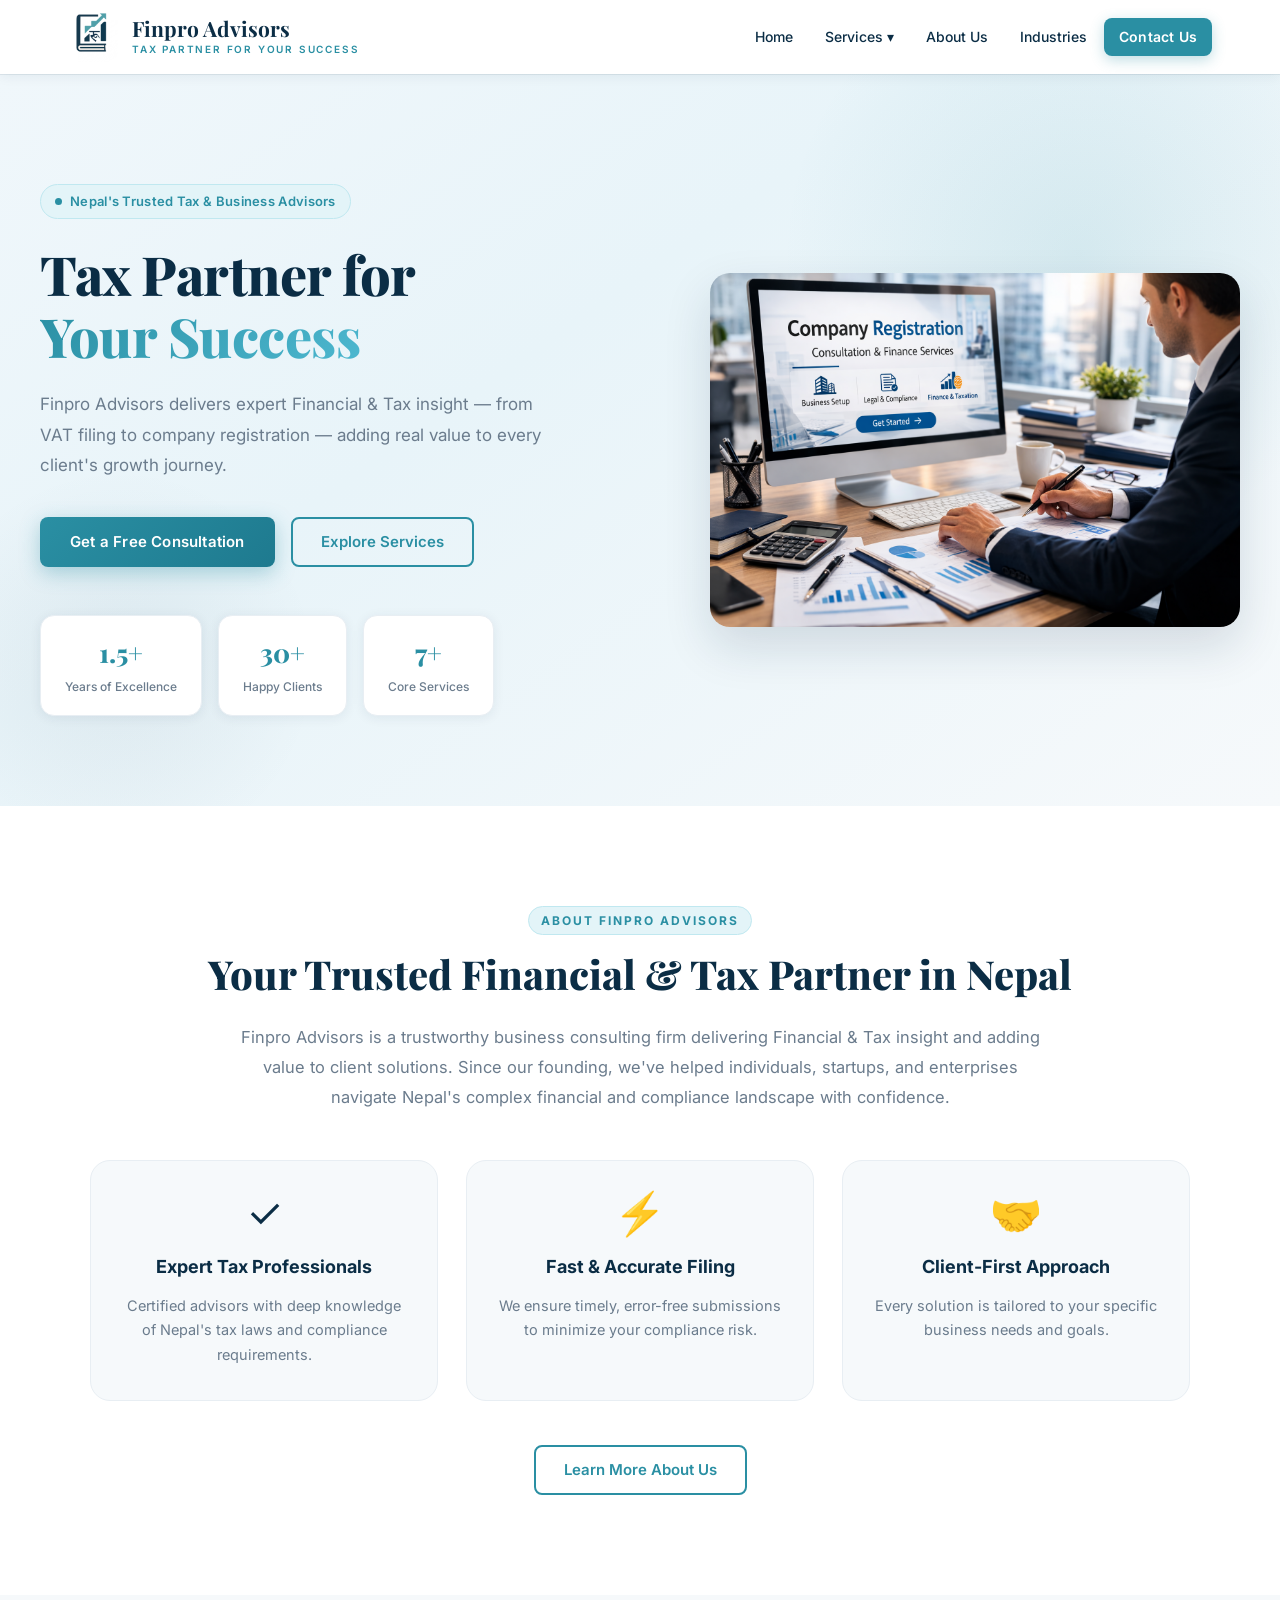
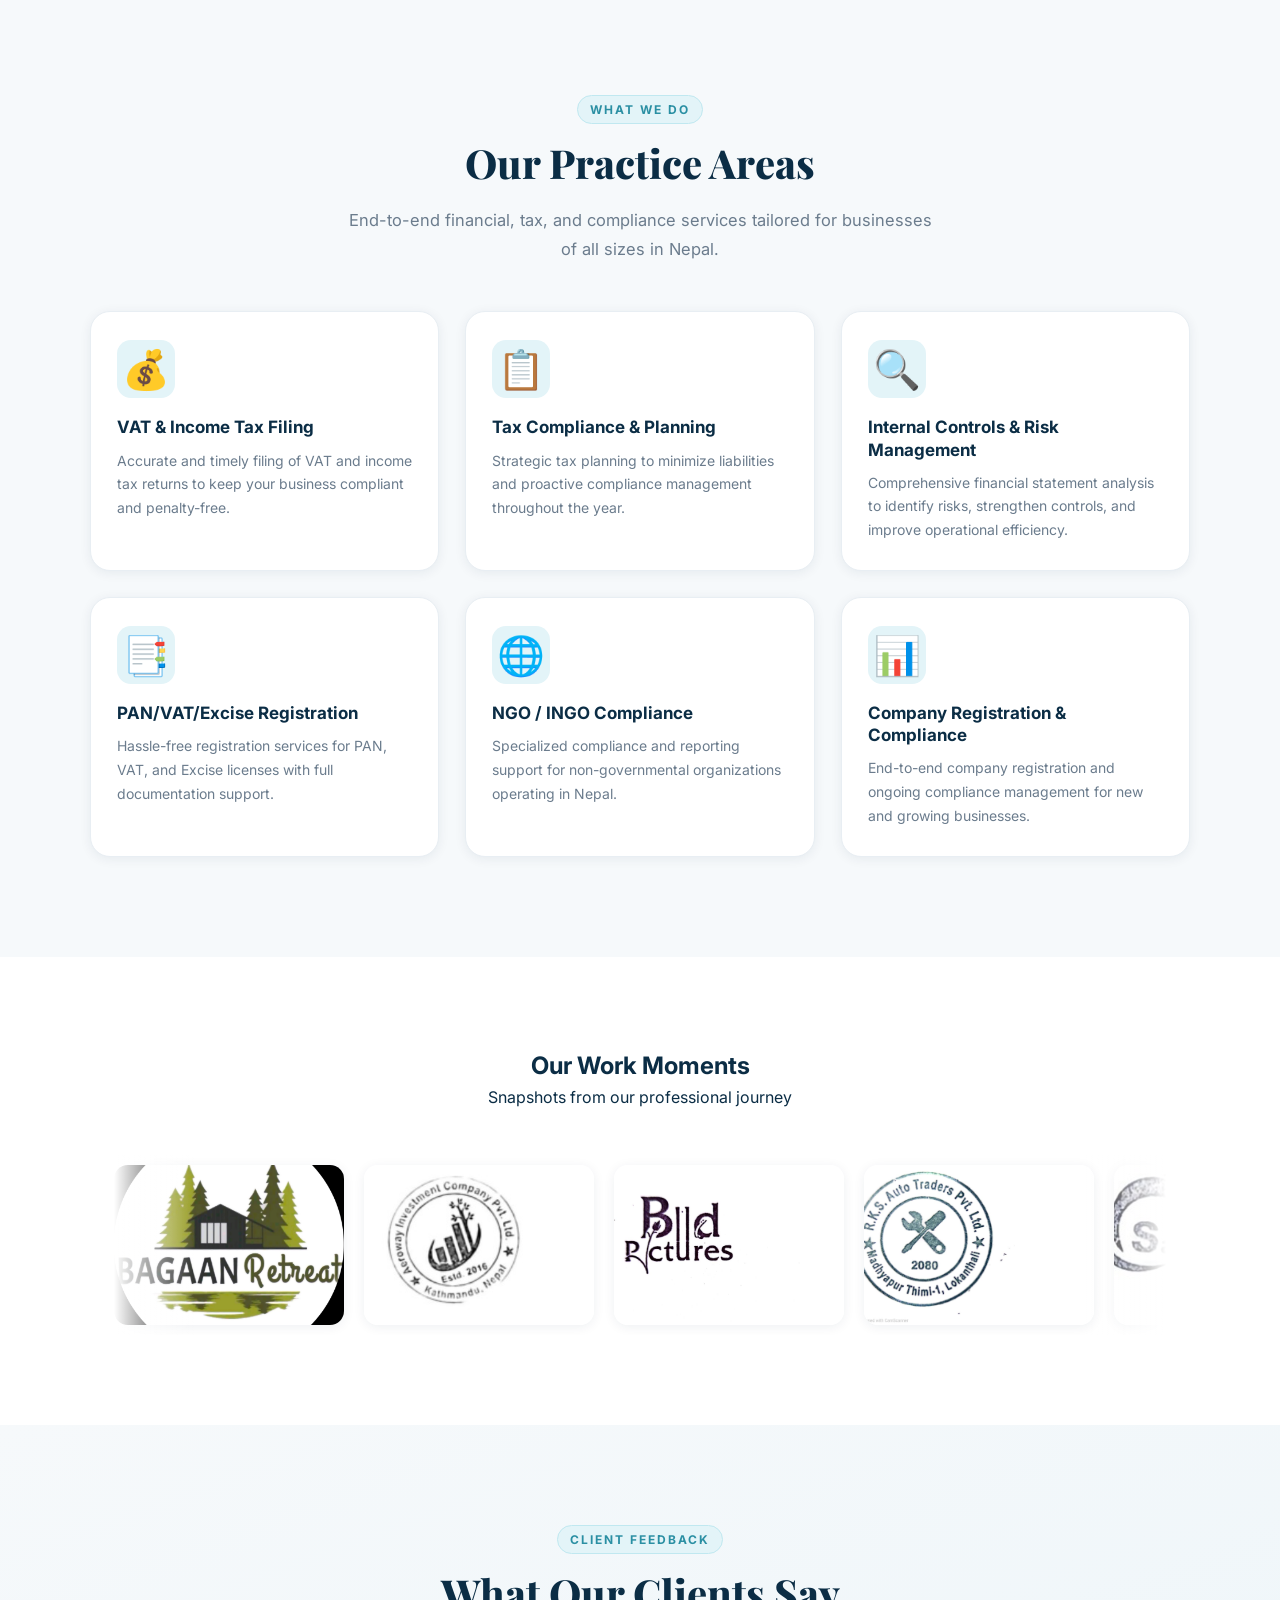
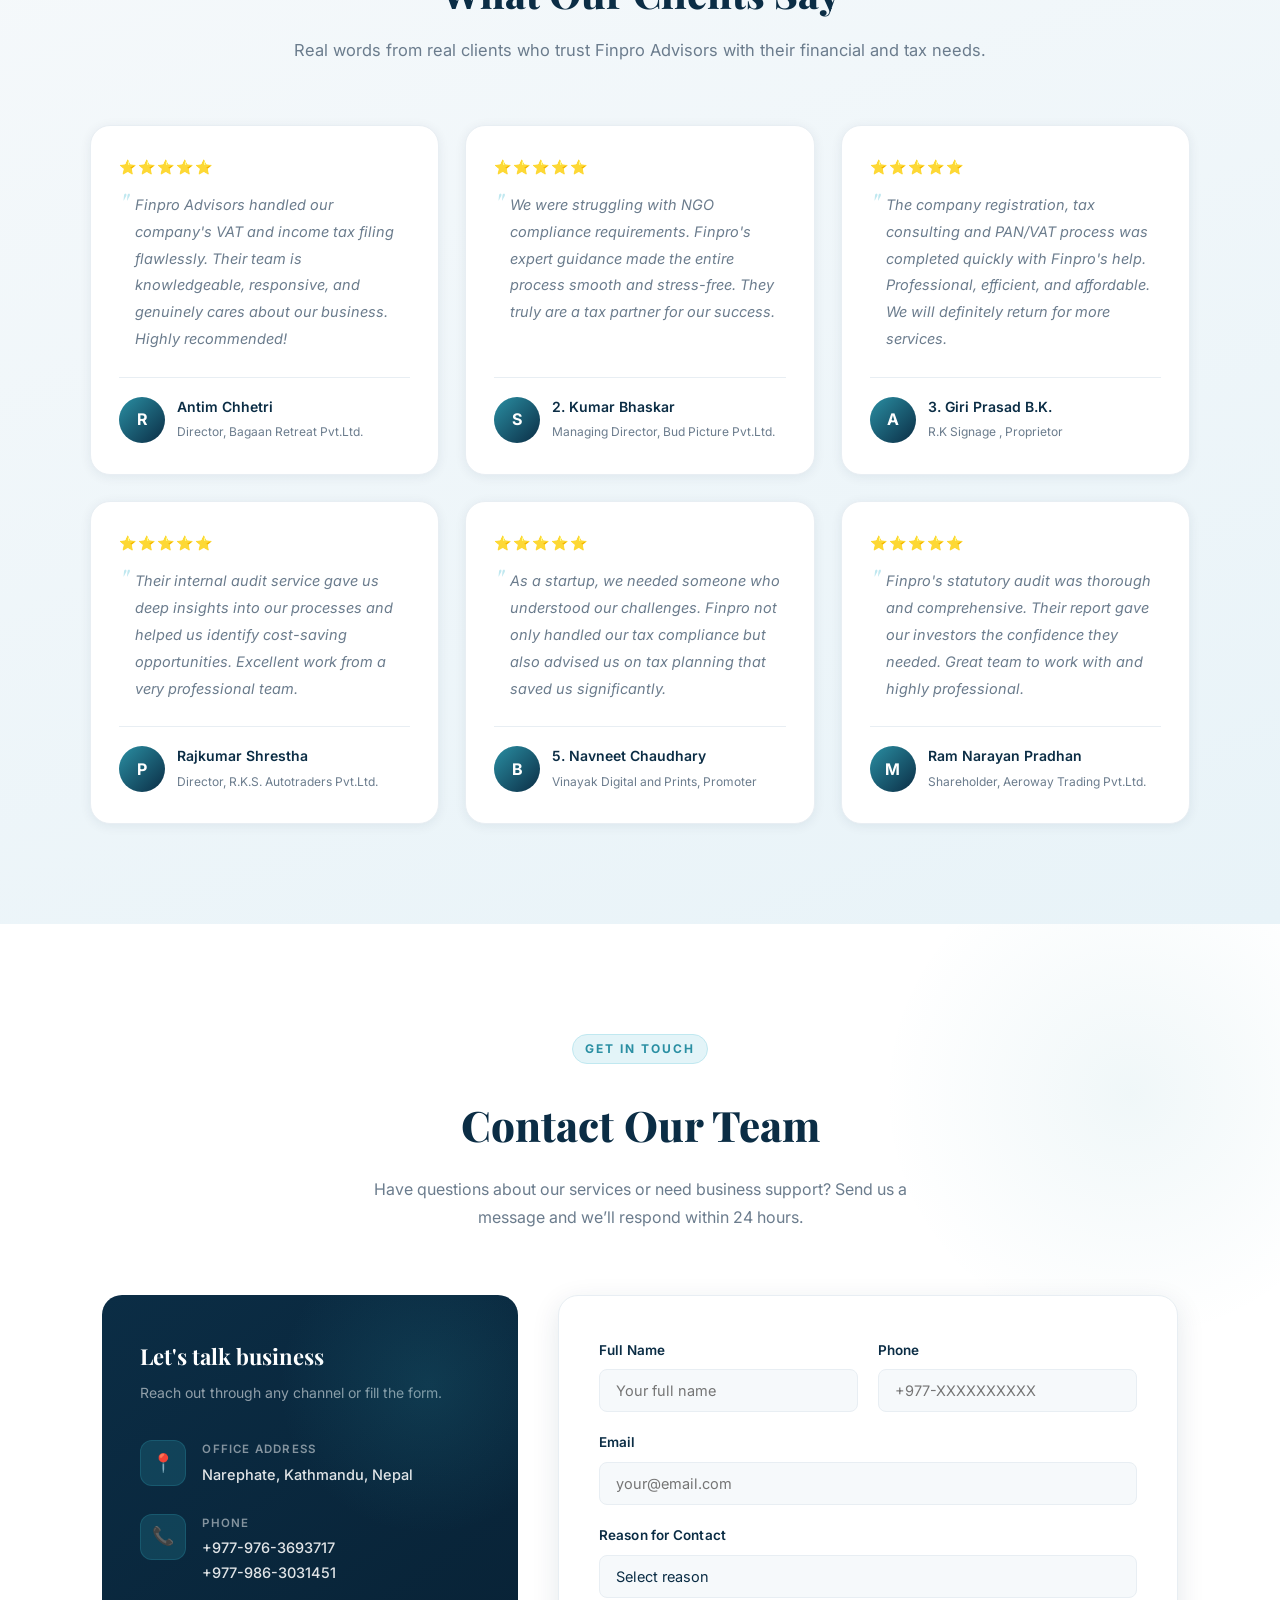
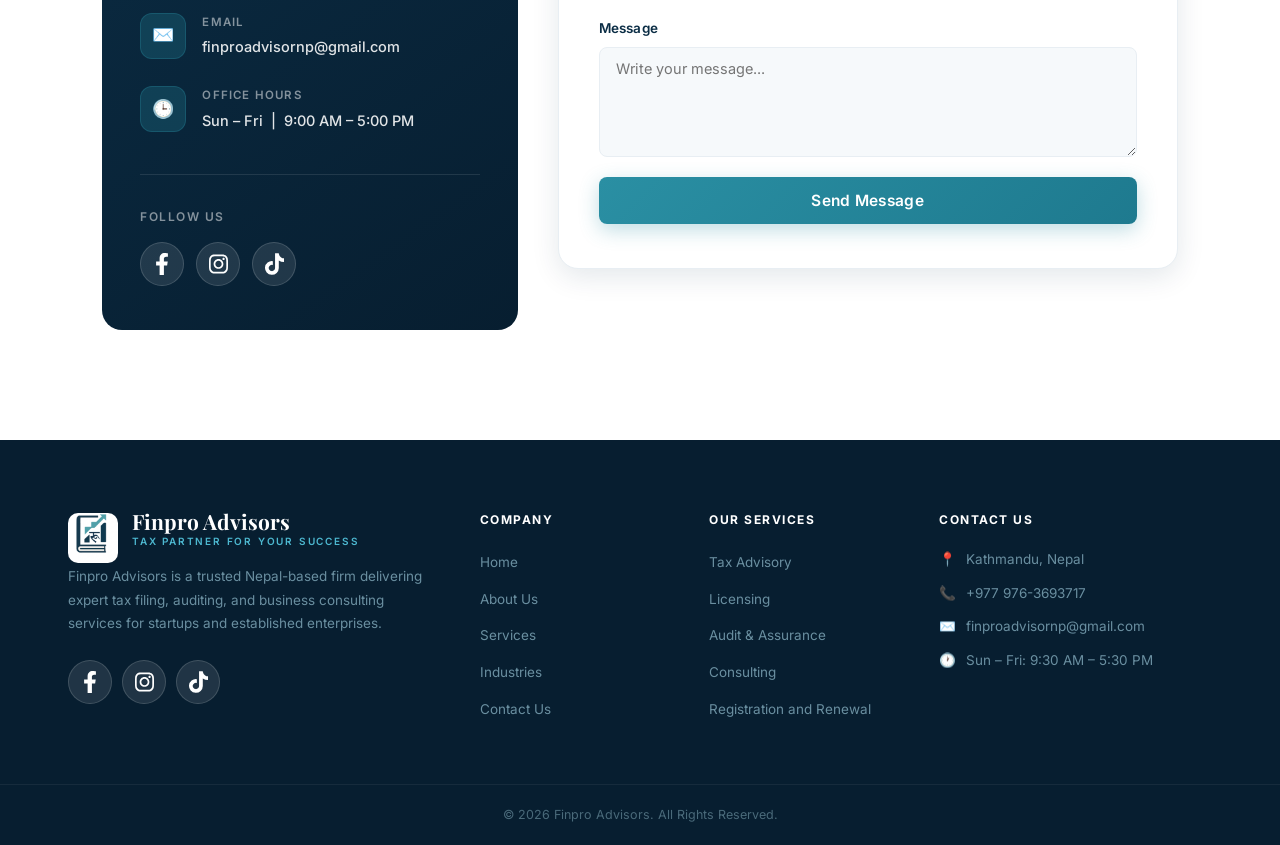
==== commit bf56ade0: "Feedback changes" ====
--- a/Pages/index.html
+++ b/Pages/index.html
@@ -306,8 +306,8 @@
             <div class="avatar">R</div>
 
             <div class="author-info">
-              <h4>Rajesh Shrestha</h4>
-              <span>Director, RS Trading Pvt. Ltd.</span>
+              <h4>Antim Chhetri</h4>
+              <span>Director, Bagaan Retreat Pvt.Ltd.</span>
             </div>
           </div>
         </article>
@@ -325,8 +325,8 @@
             <div class="avatar">S</div>
 
             <div class="author-info">
-              <h4>Sunita Gurung</h4>
-              <span>Executive Director, Nepal Youth NGO</span>
+              <h4>2. Kumar Bhaskar </h4>
+              <span>Managing Director, Bud Picture Pvt.Ltd.</span>
             </div>
           </div>
         </article>
@@ -335,7 +335,7 @@
         <article class="testimonial-card">
           <div class="stars">⭐⭐⭐⭐⭐</div>
           <p class="testimonial-text">
-            The company registration and PAN/VAT process was completed quickly with
+            The company registration, tax consulting and PAN/VAT process was completed quickly with
             Finpro's help. Professional, efficient, and affordable. We will definitely
             return for more services.
           </p>
@@ -344,8 +344,8 @@
             <div class="avatar">A</div>
 
             <div class="author-info">
-              <h4>Anish Tamang</h4>
-              <span>Founder, Tamang Enterprises</span>
+              <h4>3. Giri Prasad B.K.</h4>
+              <span>R.K Signage , Proprietor </span>
             </div>
           </div>
         </article>
@@ -363,8 +363,8 @@
             <div class="avatar">P</div>
 
             <div class="author-info">
-              <h4>Priya Koirala</h4>
-              <span>CFO, Himalayan Products Ltd.</span>
+              <h4>Rajkumar Shrestha</h4>
+              <span>Director, R.K.S. Autotraders Pvt.Ltd.</span>
             </div>
           </div>
         </article>
@@ -382,8 +382,8 @@
             <div class="avatar">B</div>
 
             <div class="author-info">
-              <h4>Bibek Adhikari</h4>
-              <span>CEO, TechStart Nepal</span>
+              <h4>5. Navneet Chaudhary </h4>
+              <span>Vinayak Digital and Prints, Promoter </span>
             </div>
           </div>
         </article>
@@ -401,8 +401,8 @@
             <div class="avatar">M</div>
 
             <div class="author-info">
-              <h4>Maya Poudel</h4>
-              <span>Managing Director, Poudel Group</span>
+              <h4>Ram Narayan Pradhan </h4>
+              <span>Shareholder, Aeroway Trading Pvt.Ltd.</span>
             </div>
           </div>
         </article>
--- a/css/style.css
+++ b/css/style.css
@@ -262,8 +262,26 @@
   padding-left: 30px;
 }
 
-.mobile-menu.open {
-  display: flex;
+.mobile-menu.active {
+  display: flex;
+}
+
+/* HAMBURGER ANIMATION */
+.hamburger.active span:nth-child(1) {
+  transform: translateY(7px) rotate(45deg);
+}
+
+.hamburger.active span:nth-child(2) {
+  opacity: 0;
+}
+
+.hamburger.active span:nth-child(3) {
+  transform: translateY(-7px) rotate(-45deg);
+}
+
+/* NO SCROLL */
+body.no-scroll {
+  overflow: hidden;
 }
 
 
@@ -639,30 +657,13 @@
   background: var(--white);
   border-radius: var(--radius-lg);
   padding: 28px 26px;
-  text-decoration: none;
   color: inherit;
   transition: transform var(--transition), box-shadow var(--transition);
   border: 1px solid var(--gray-light);
   box-shadow: var(--shadow-sm);
   position: relative;
   overflow: hidden;
-}
-
-.service-card::after {
-  content: '→';
-  position: absolute;
-  bottom: 24px;
-  right: 26px;
-  font-size: 18px;
-  color: var(--teal);
-  opacity: 0;
-  transform: translateX(-8px);
-  transition: all var(--transition);
-}
-
-.service-card:hover::after {
-  opacity: 1;
-  transform: translateX(0);
+  cursor: default;
 }
 
 .service-card:hover {
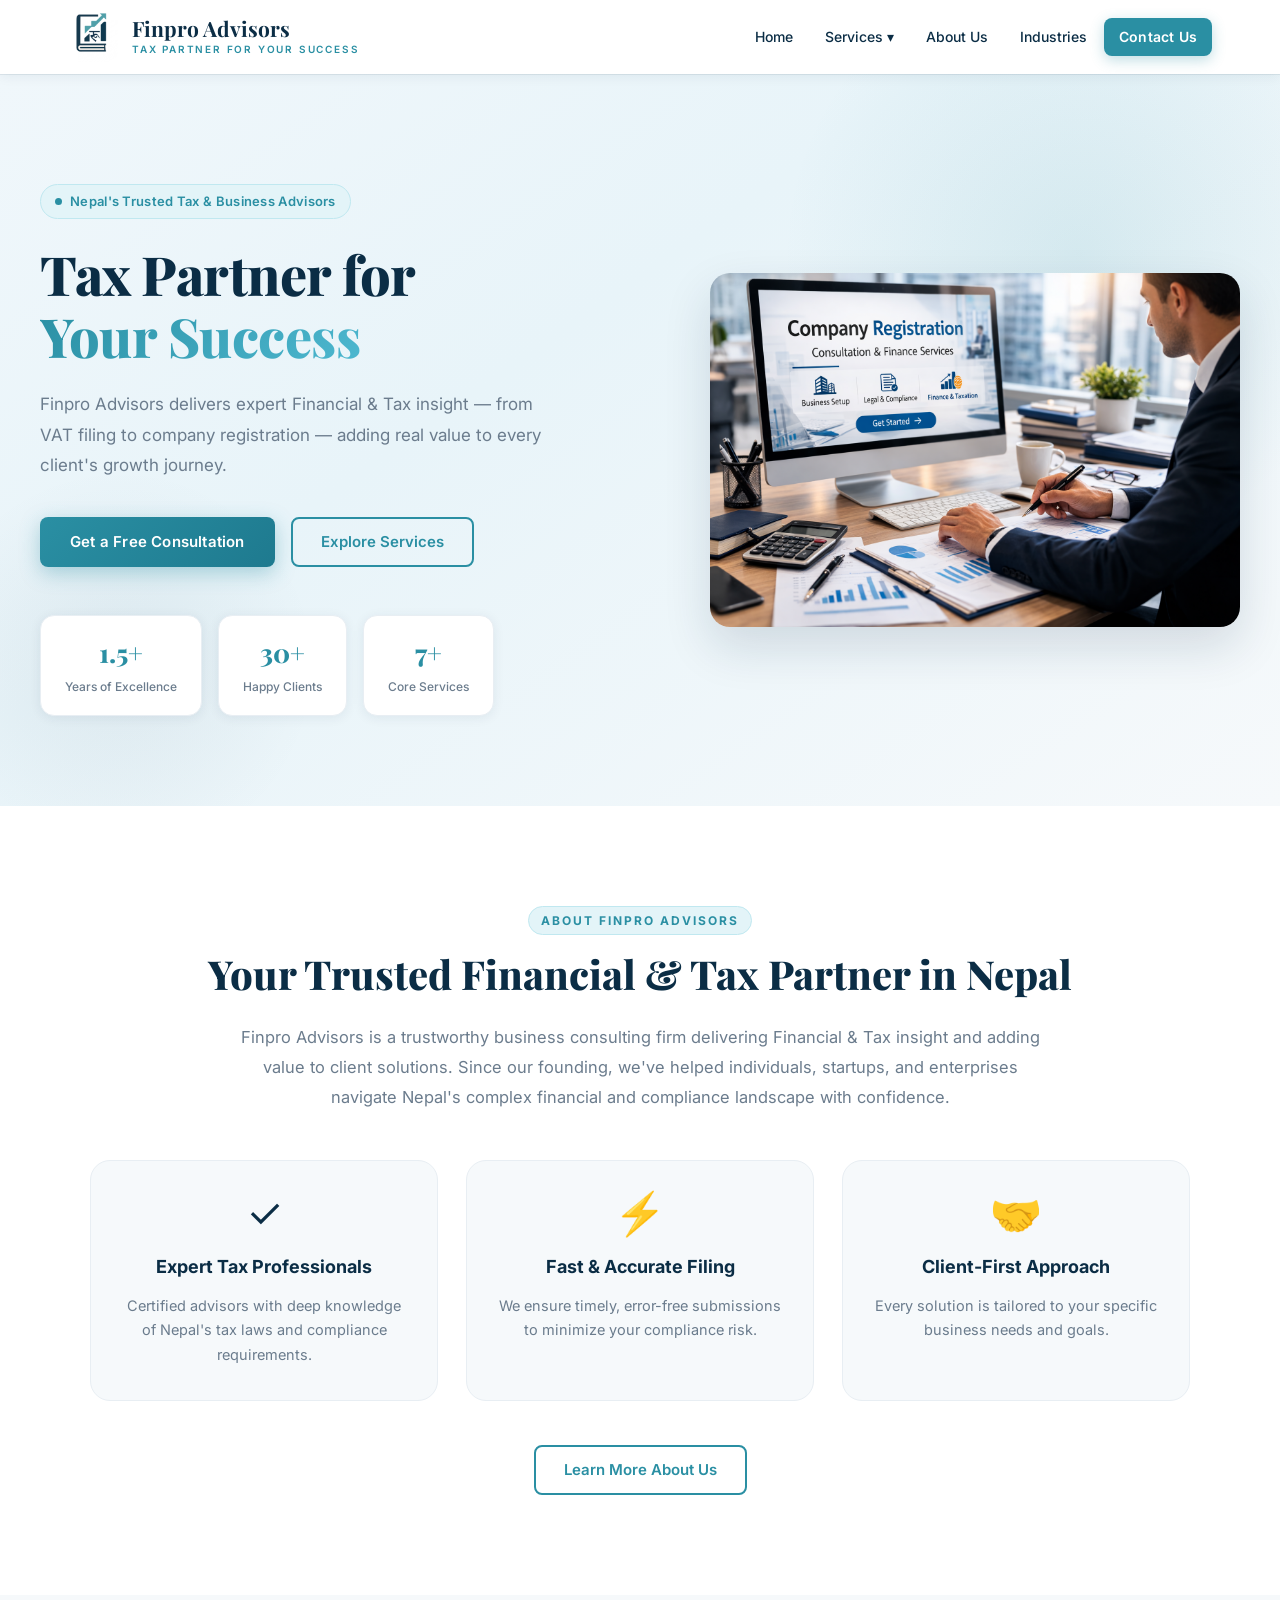
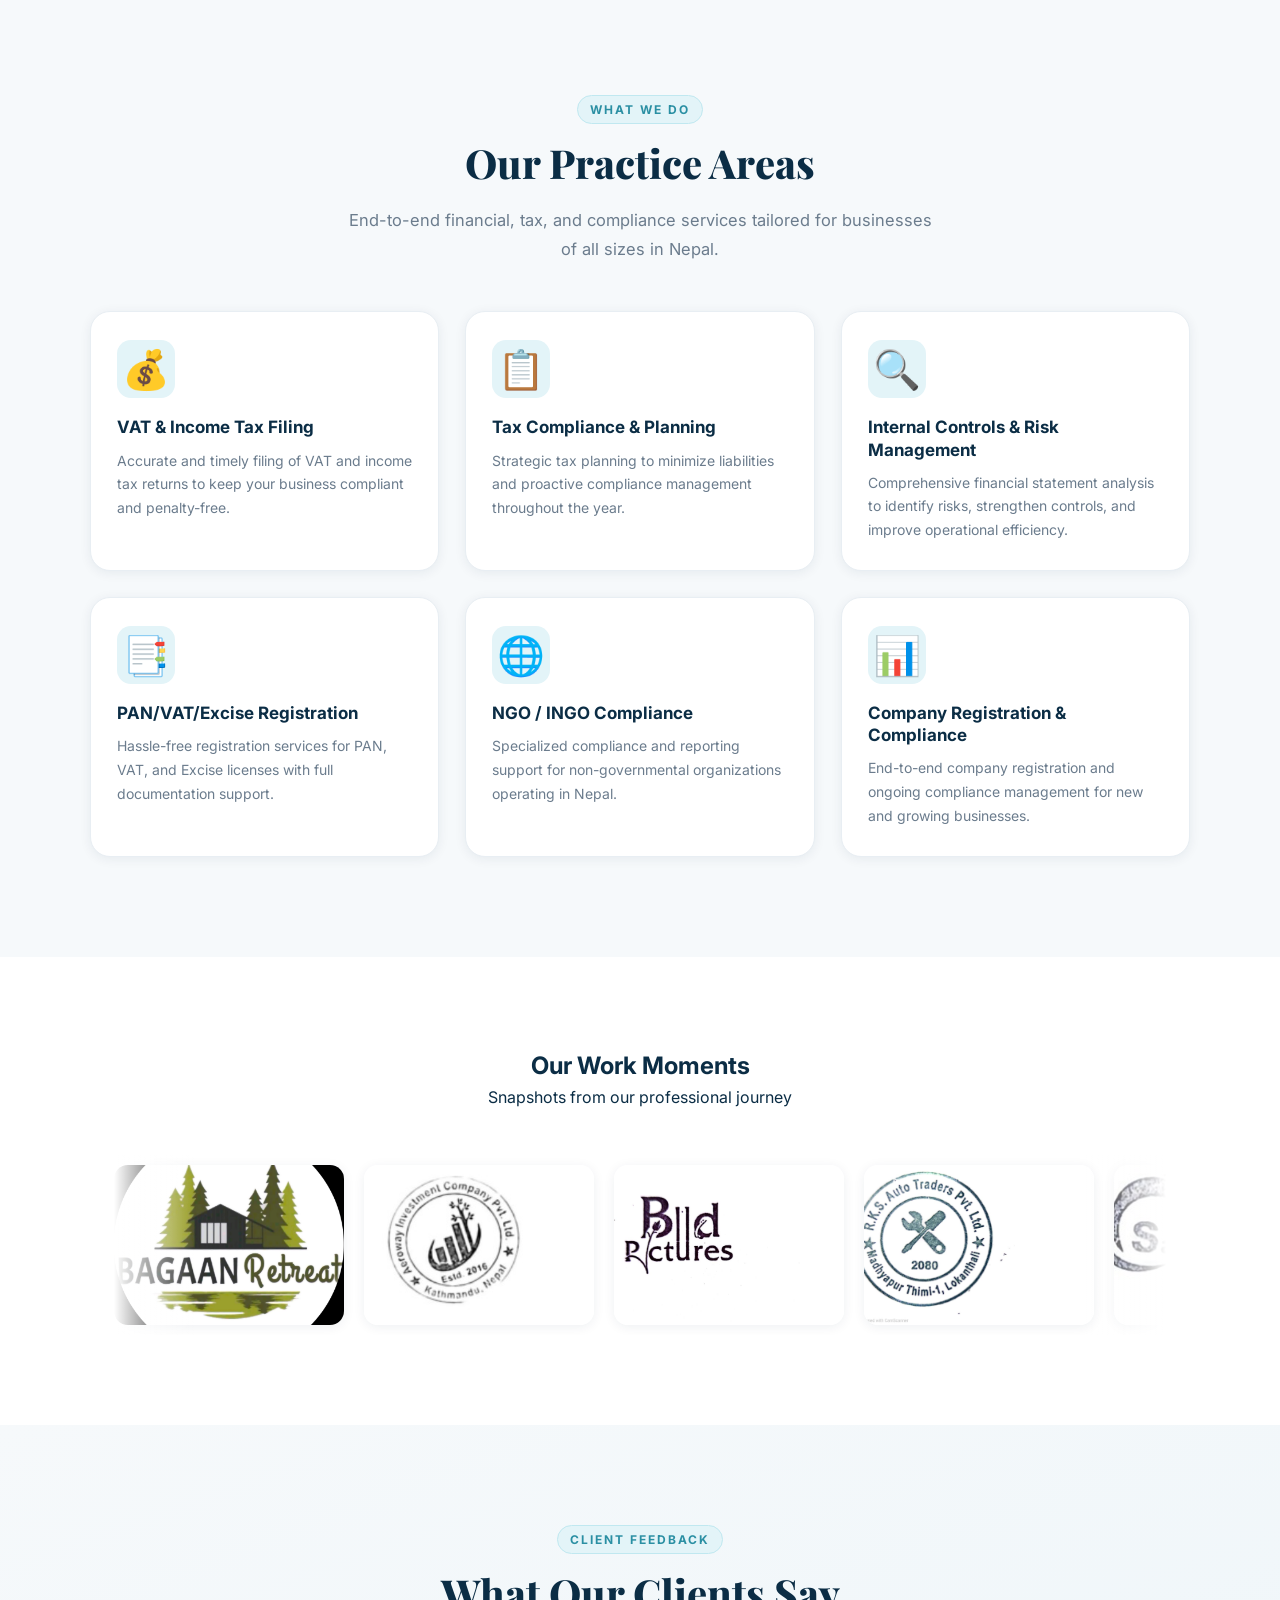
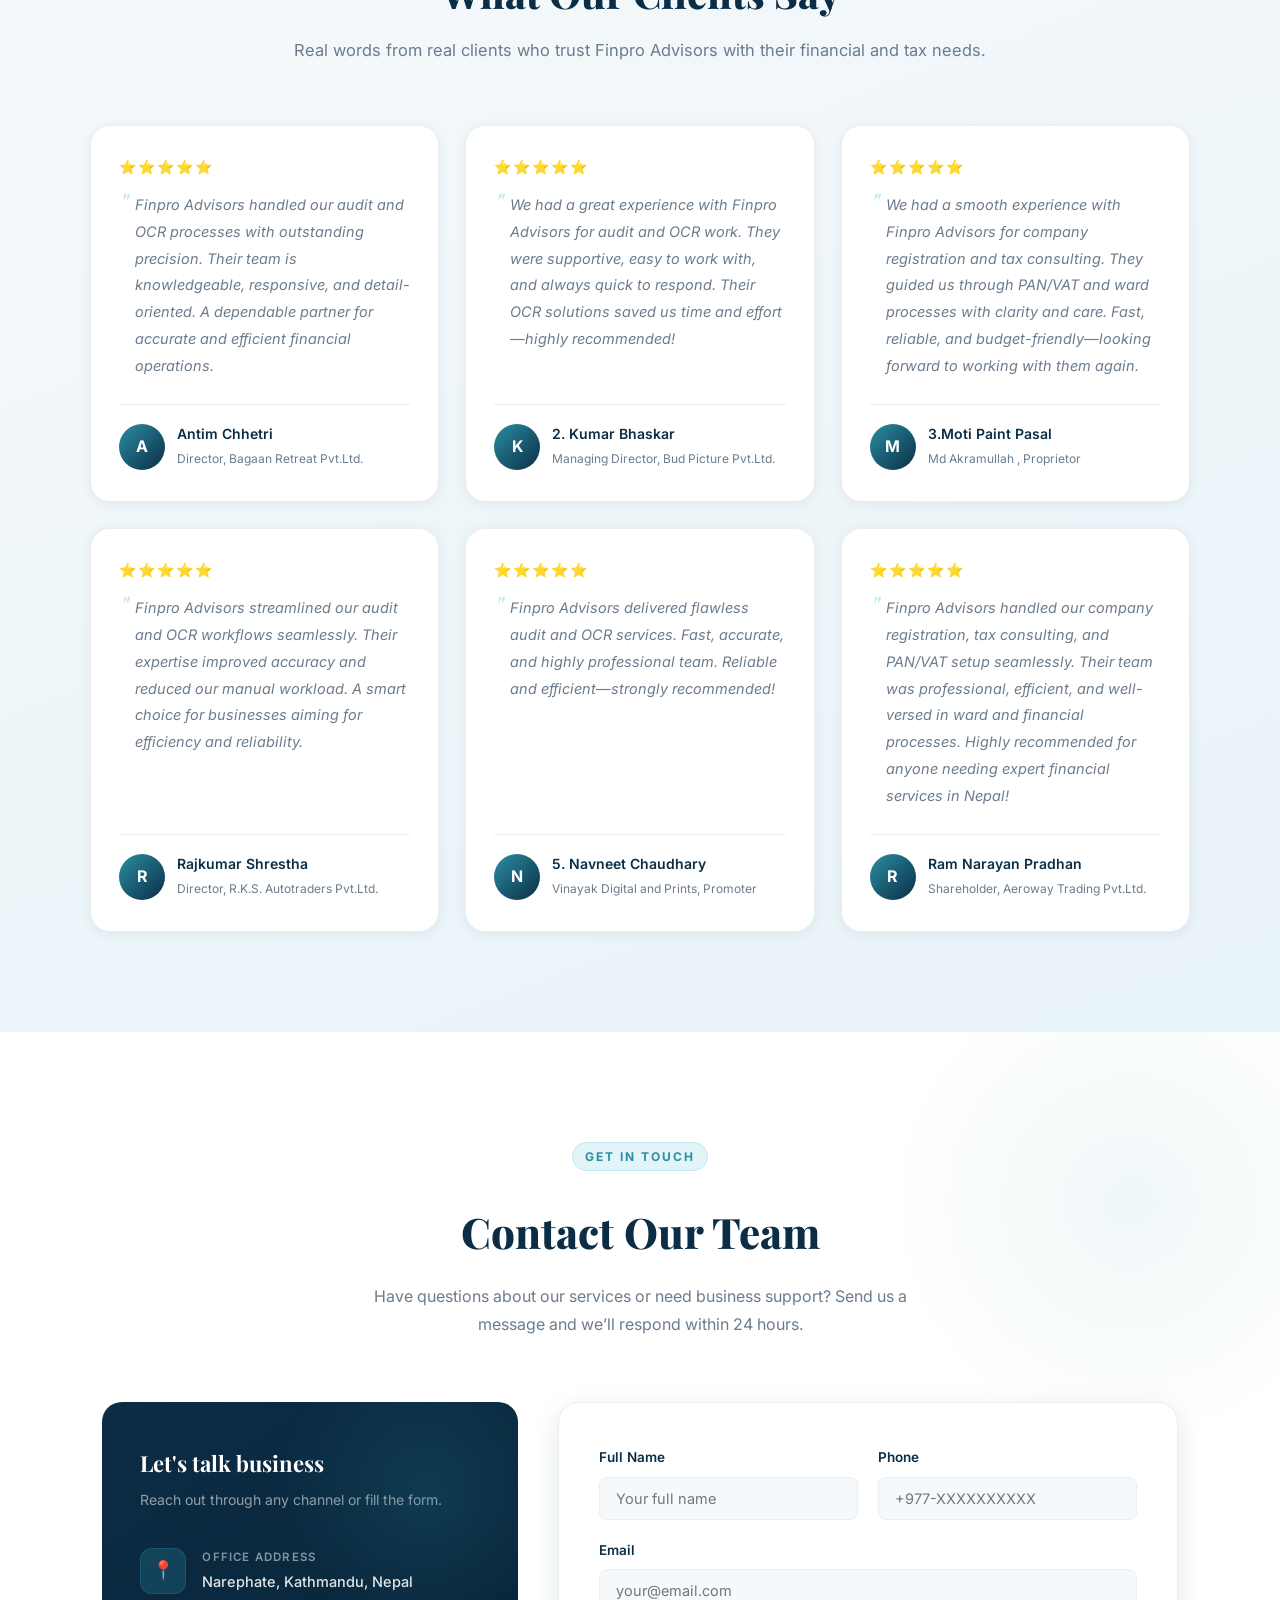
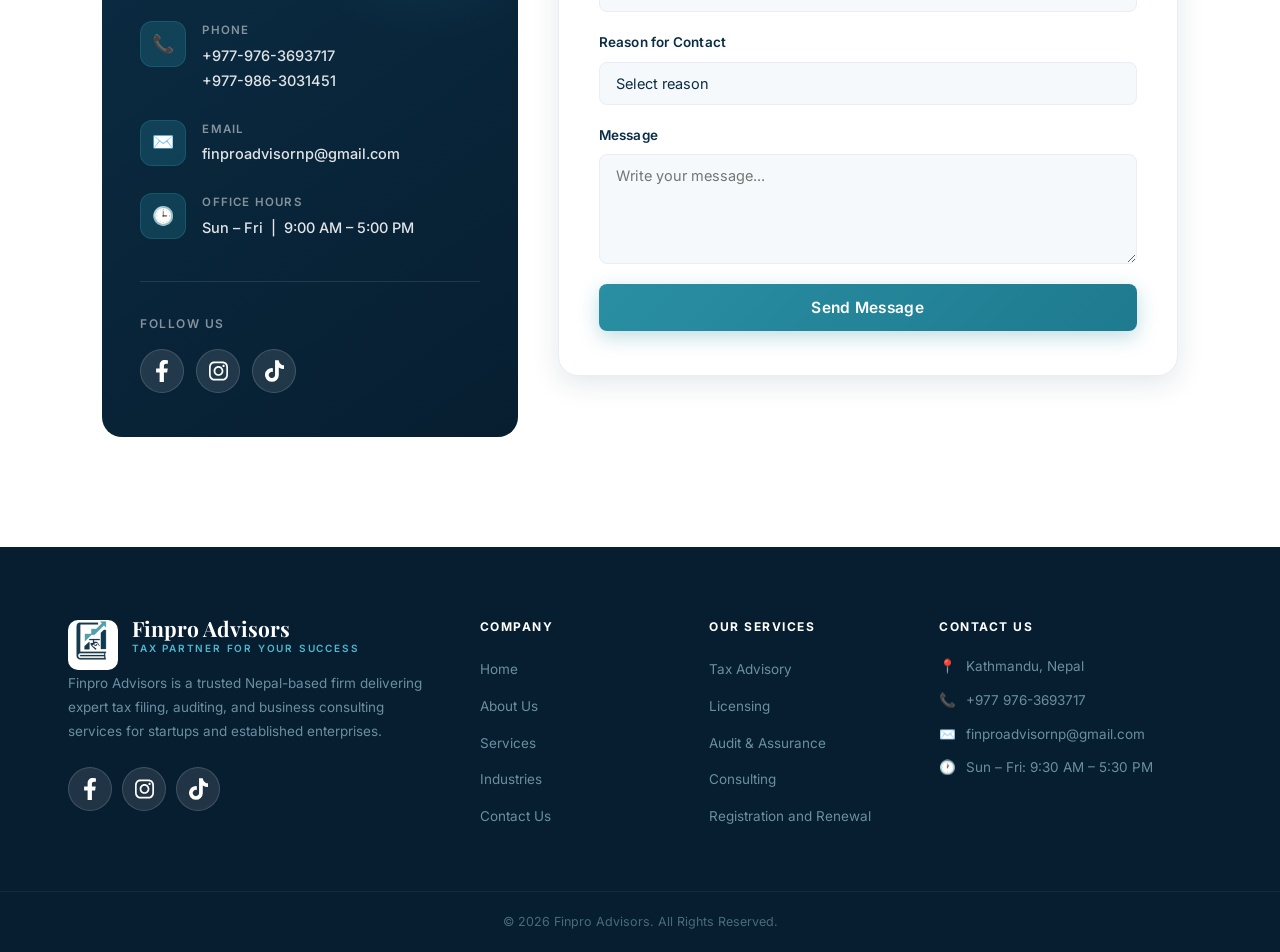
==== commit 4fba74df: "Response changed again" ====
--- a/Pages/index.html
+++ b/Pages/index.html
@@ -297,13 +297,13 @@
         <article class="testimonial-card">
           <div class="stars">⭐⭐⭐⭐⭐</div>
           <p class="testimonial-text">
-            Finpro Advisors handled our company's VAT and income tax filing flawlessly.
-            Their team is knowledgeable, responsive, and genuinely cares about our business.
-            Highly recommended!
+           Finpro Advisors handled our audit and OCR processes with outstanding precision.
+Their team is knowledgeable, responsive, and detail-oriented.
+A dependable partner for accurate and efficient financial operations.
           </p>
 
           <div class="testimonial-author">
-            <div class="avatar">R</div>
+            <div class="avatar">A</div>
 
             <div class="author-info">
               <h4>Antim Chhetri</h4>
@@ -316,13 +316,13 @@
         <article class="testimonial-card">
           <div class="stars">⭐⭐⭐⭐⭐</div>
           <p class="testimonial-text">
-            We were struggling with NGO compliance requirements. Finpro's expert guidance
-            made the entire process smooth and stress-free. They truly are a tax partner
-            for our success.
+           We had a great experience with Finpro Advisors for audit and OCR work.
+They were supportive, easy to work with, and always quick to respond.
+Their OCR solutions saved us time and effort—highly recommended!
           </p>
 
           <div class="testimonial-author">
-            <div class="avatar">S</div>
+            <div class="avatar">K</div>
 
             <div class="author-info">
               <h4>2. Kumar Bhaskar </h4>
@@ -335,17 +335,17 @@
         <article class="testimonial-card">
           <div class="stars">⭐⭐⭐⭐⭐</div>
           <p class="testimonial-text">
-            The company registration, tax consulting and PAN/VAT process was completed quickly with
-            Finpro's help. Professional, efficient, and affordable. We will definitely
-            return for more services.
+           We had a smooth experience with Finpro Advisors for company registration and tax consulting.
+          They guided us through PAN/VAT and ward processes with clarity and care.
+          Fast, reliable, and budget-friendly—looking forward to working with them again.
           </p>
 
           <div class="testimonial-author">
-            <div class="avatar">A</div>
+            <div class="avatar">M</div>
 
             <div class="author-info">
-              <h4>3. Giri Prasad B.K.</h4>
-              <span>R.K Signage , Proprietor </span>
+              <h4>3.Moti Paint Pasal</h4>
+              <span>  Md Akramullah , Proprietor </span>
             </div>
           </div>
         </article>
@@ -354,13 +354,13 @@
         <article class="testimonial-card">
           <div class="stars">⭐⭐⭐⭐⭐</div>
           <p class="testimonial-text">
-            Their internal audit service gave us deep insights into our processes and
-            helped us identify cost-saving opportunities. Excellent work from a very
-            professional team.
+           Finpro Advisors streamlined our audit and OCR workflows seamlessly.
+            Their expertise improved accuracy and reduced our manual workload.
+              A smart choice for businesses aiming for efficiency and reliability.
           </p>
 
           <div class="testimonial-author">
-            <div class="avatar">P</div>
+            <div class="avatar">R</div>
 
             <div class="author-info">
               <h4>Rajkumar Shrestha</h4>
@@ -373,13 +373,13 @@
         <article class="testimonial-card">
           <div class="stars">⭐⭐⭐⭐⭐</div>
           <p class="testimonial-text">
-            As a startup, we needed someone who understood our challenges. Finpro not
-            only handled our tax compliance but also advised us on tax planning that
-            saved us significantly.
+           Finpro Advisors delivered flawless audit and OCR services.
+          Fast, accurate, and highly professional team.
+          Reliable and efficient—strongly recommended!
           </p>
 
           <div class="testimonial-author">
-            <div class="avatar">B</div>
+            <div class="avatar">N</div>
 
             <div class="author-info">
               <h4>5. Navneet Chaudhary </h4>
@@ -392,13 +392,13 @@
         <article class="testimonial-card">
           <div class="stars">⭐⭐⭐⭐⭐</div>
           <p class="testimonial-text">
-            Finpro's statutory audit was thorough and comprehensive. Their report gave
-            our investors the confidence they needed. Great team to work with and highly
-            professional.
+           Finpro Advisors handled our company registration, tax consulting, and PAN/VAT setup seamlessly.
+          Their team was professional, efficient, and well-versed in ward and financial processes.
+          Highly recommended for anyone needing expert financial services in Nepal!
           </p>
 
           <div class="testimonial-author">
-            <div class="avatar">M</div>
+            <div class="avatar">R</div>
 
             <div class="author-info">
               <h4>Ram Narayan Pradhan </h4>
